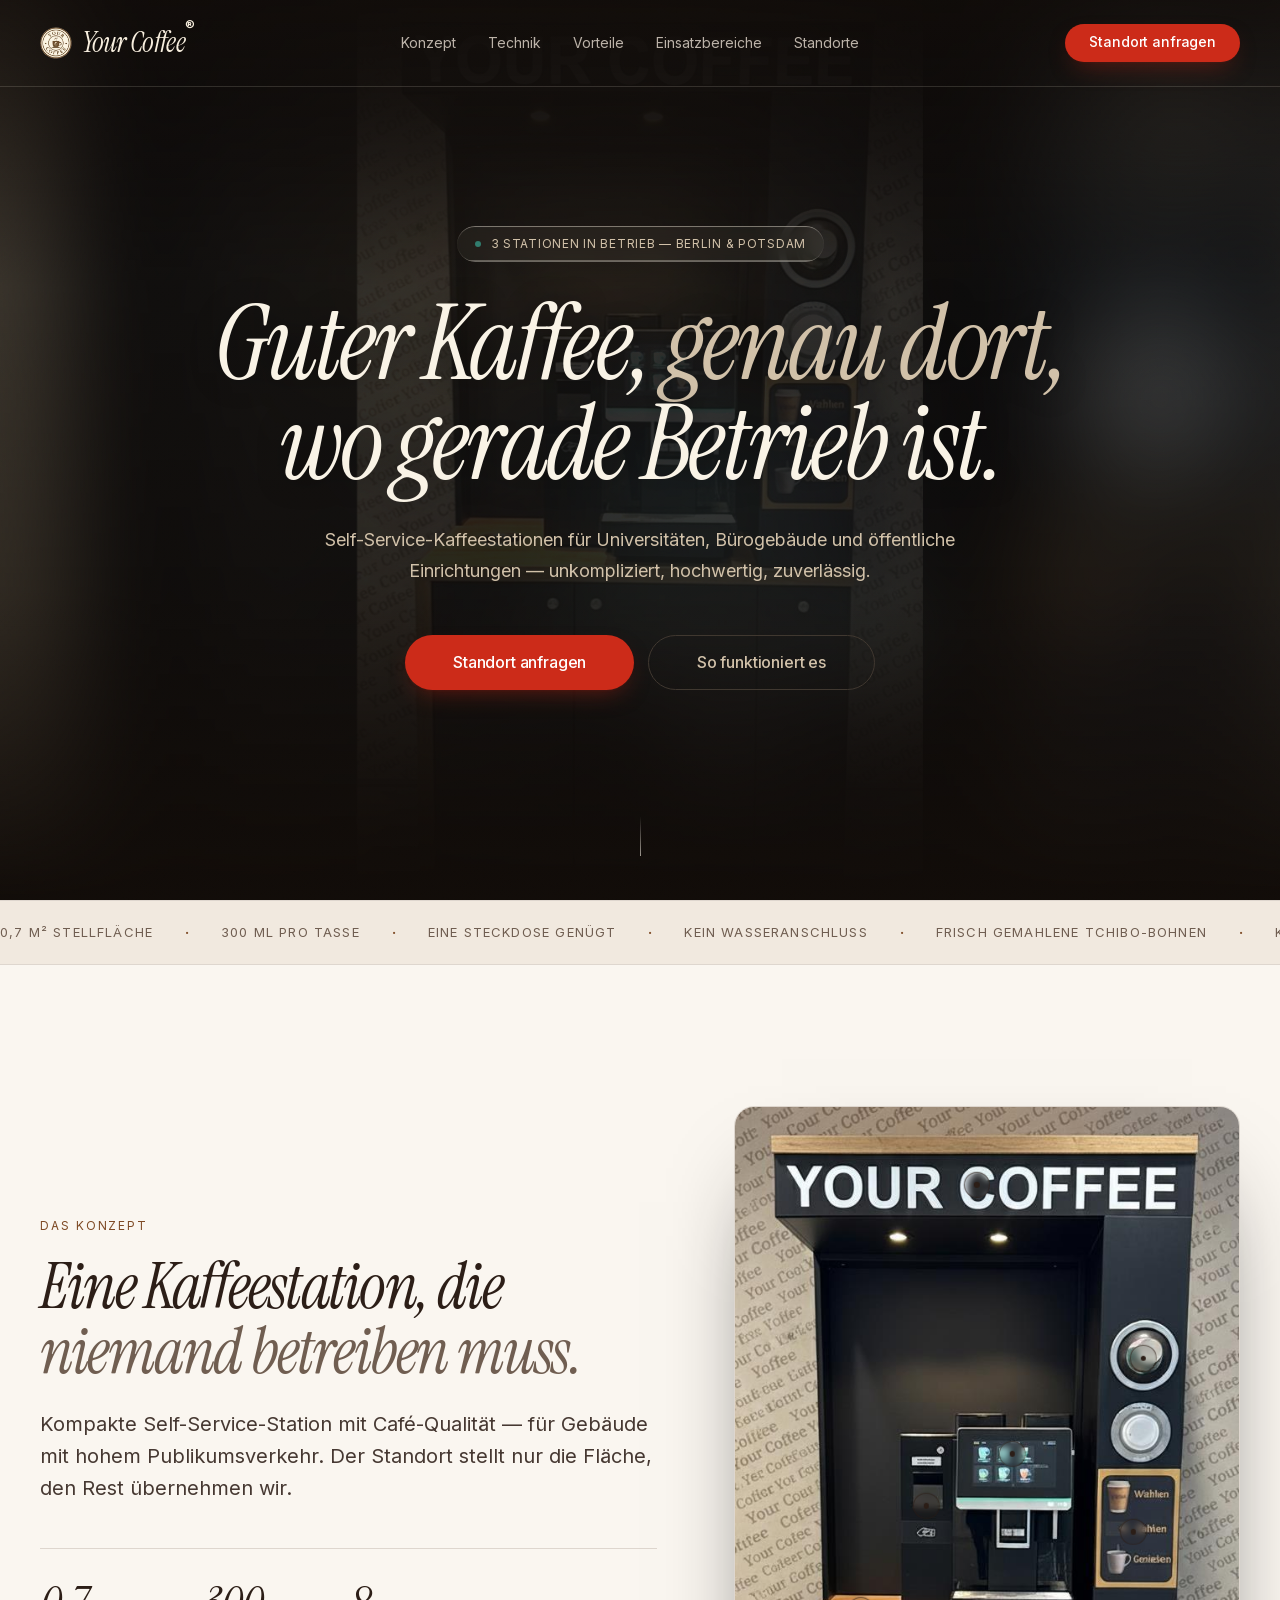
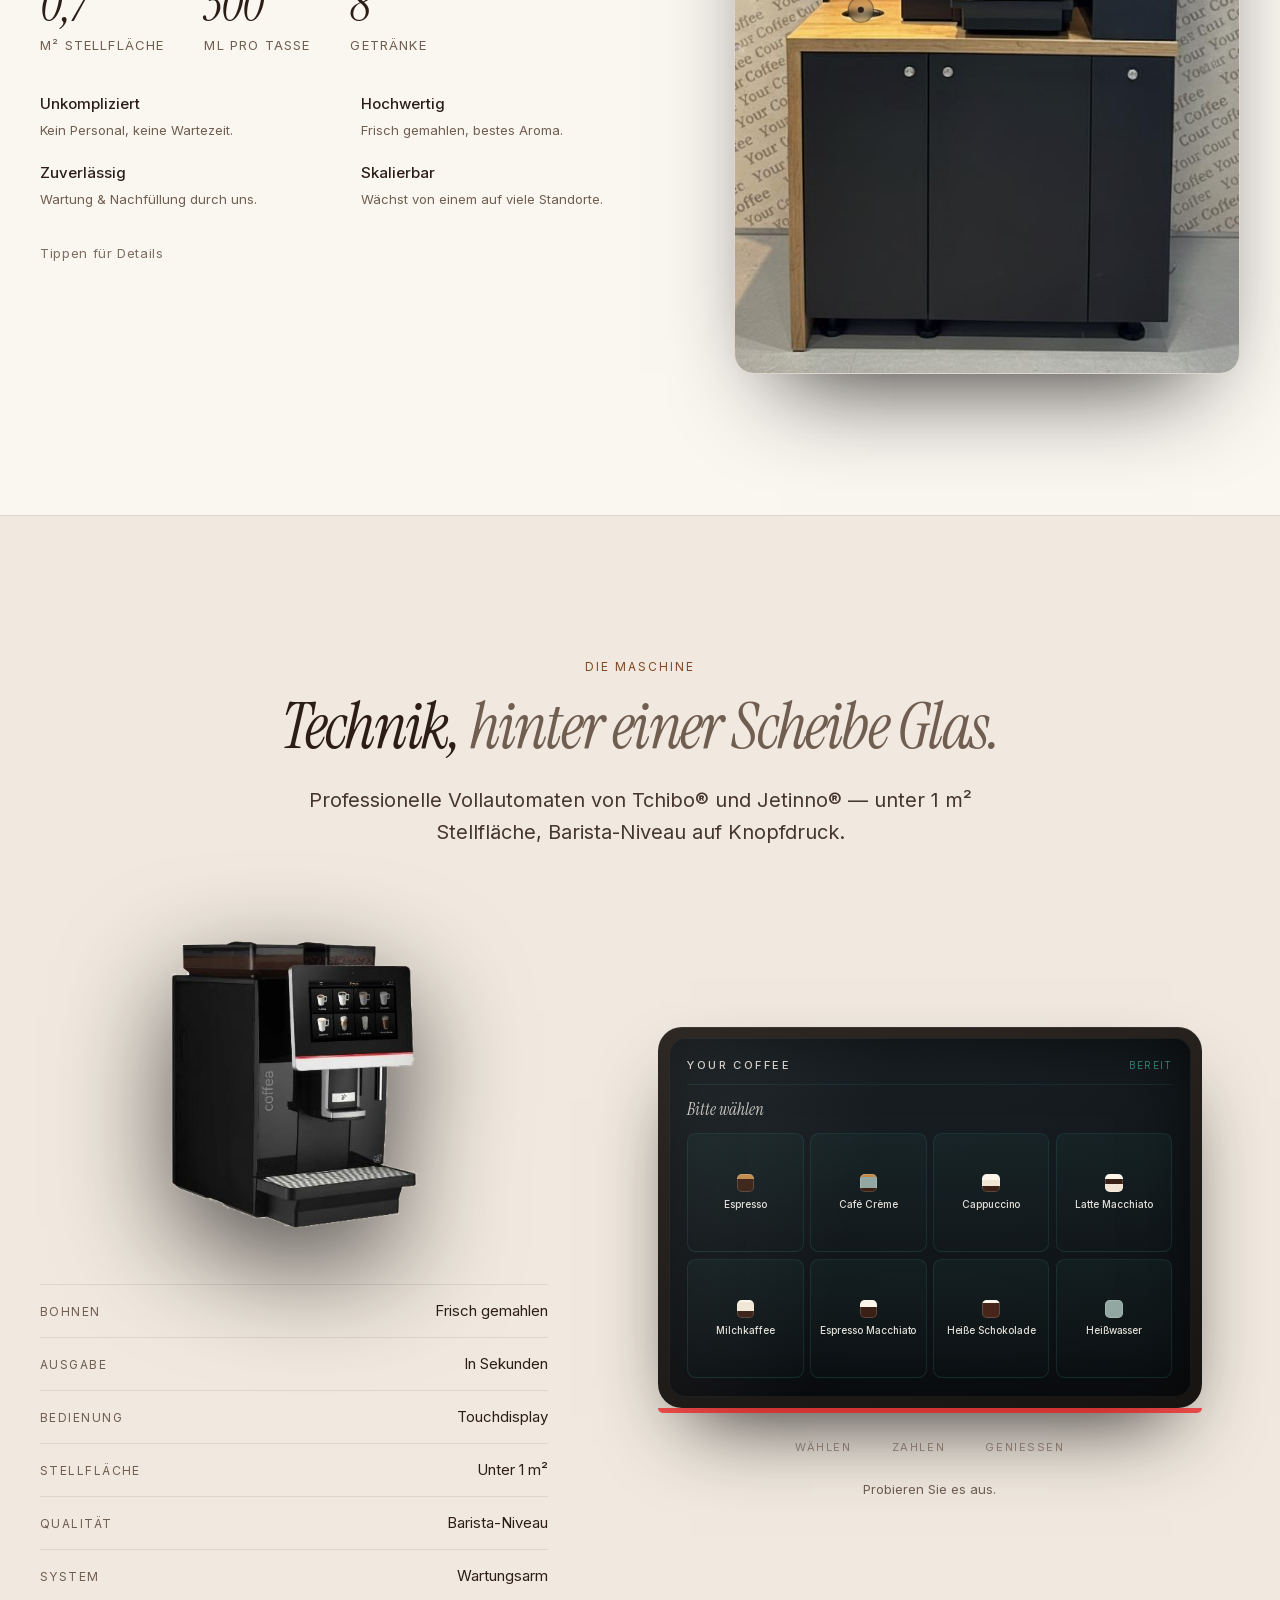
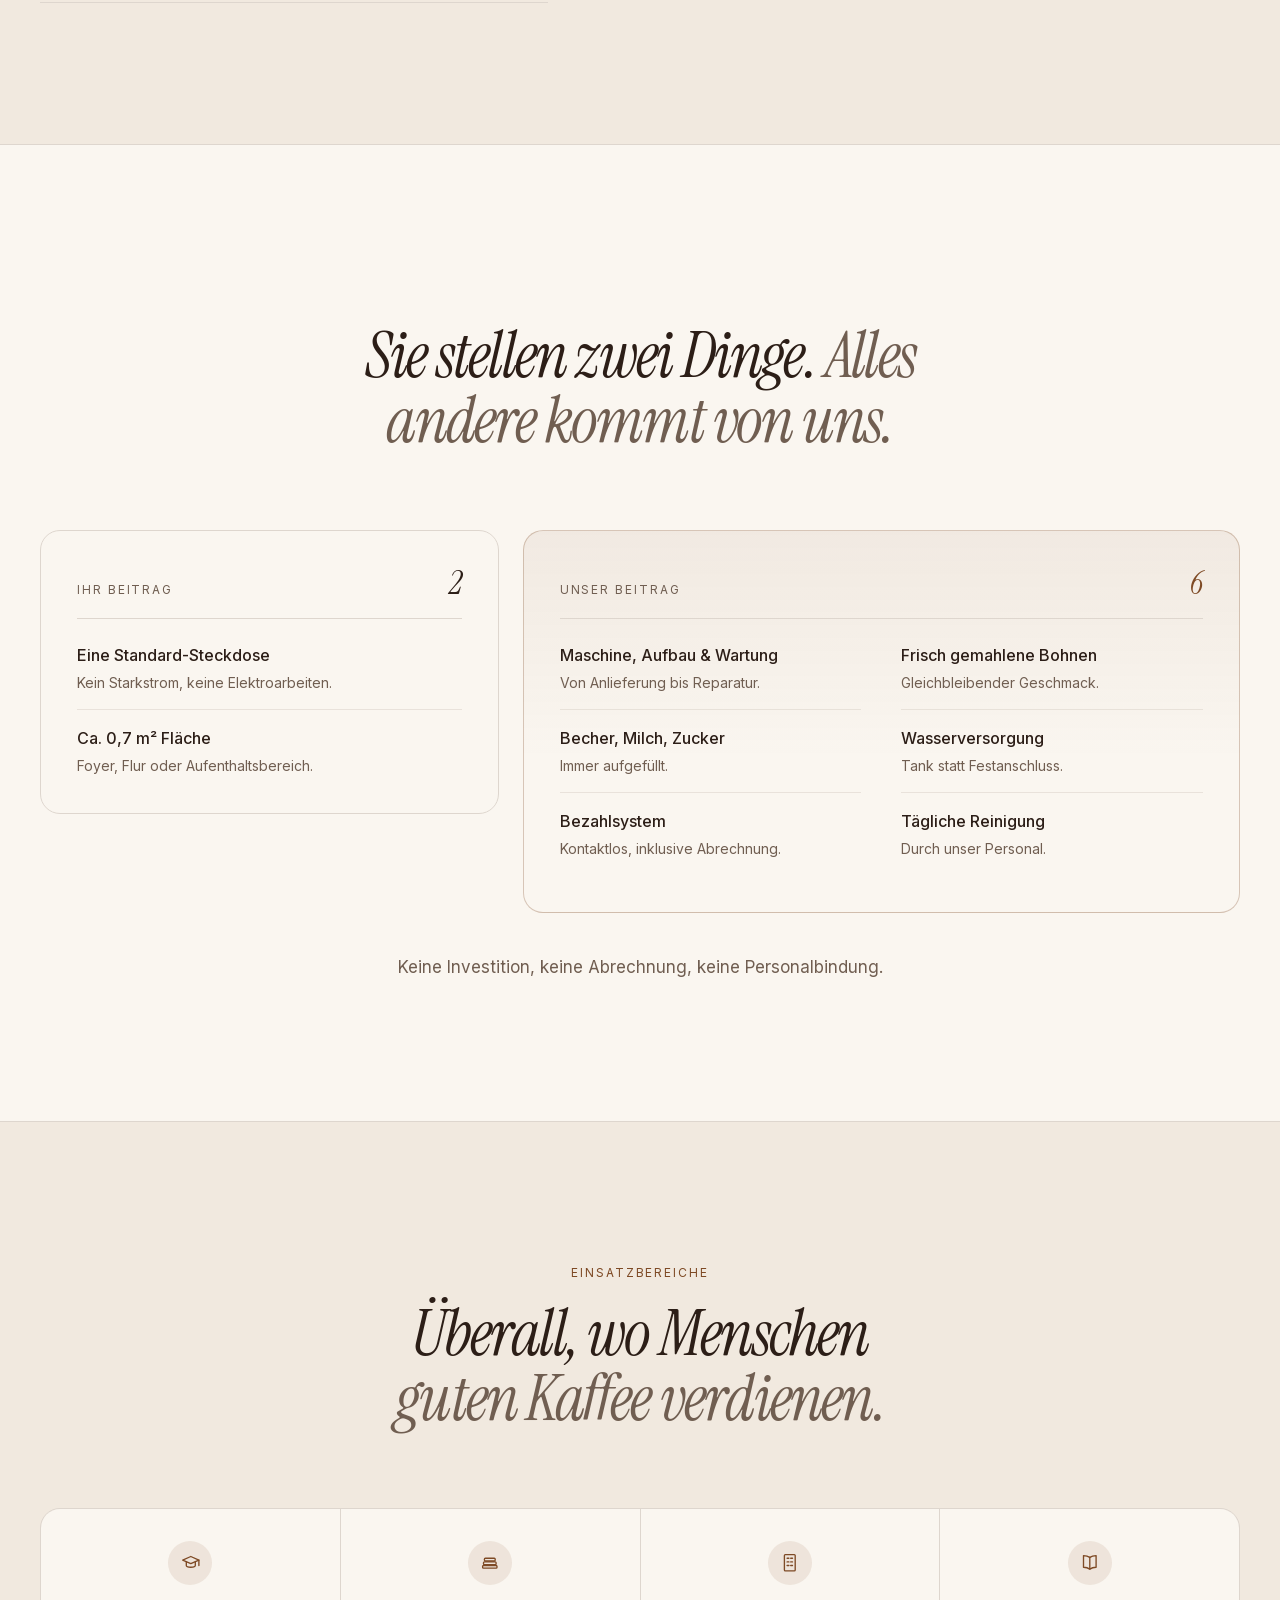
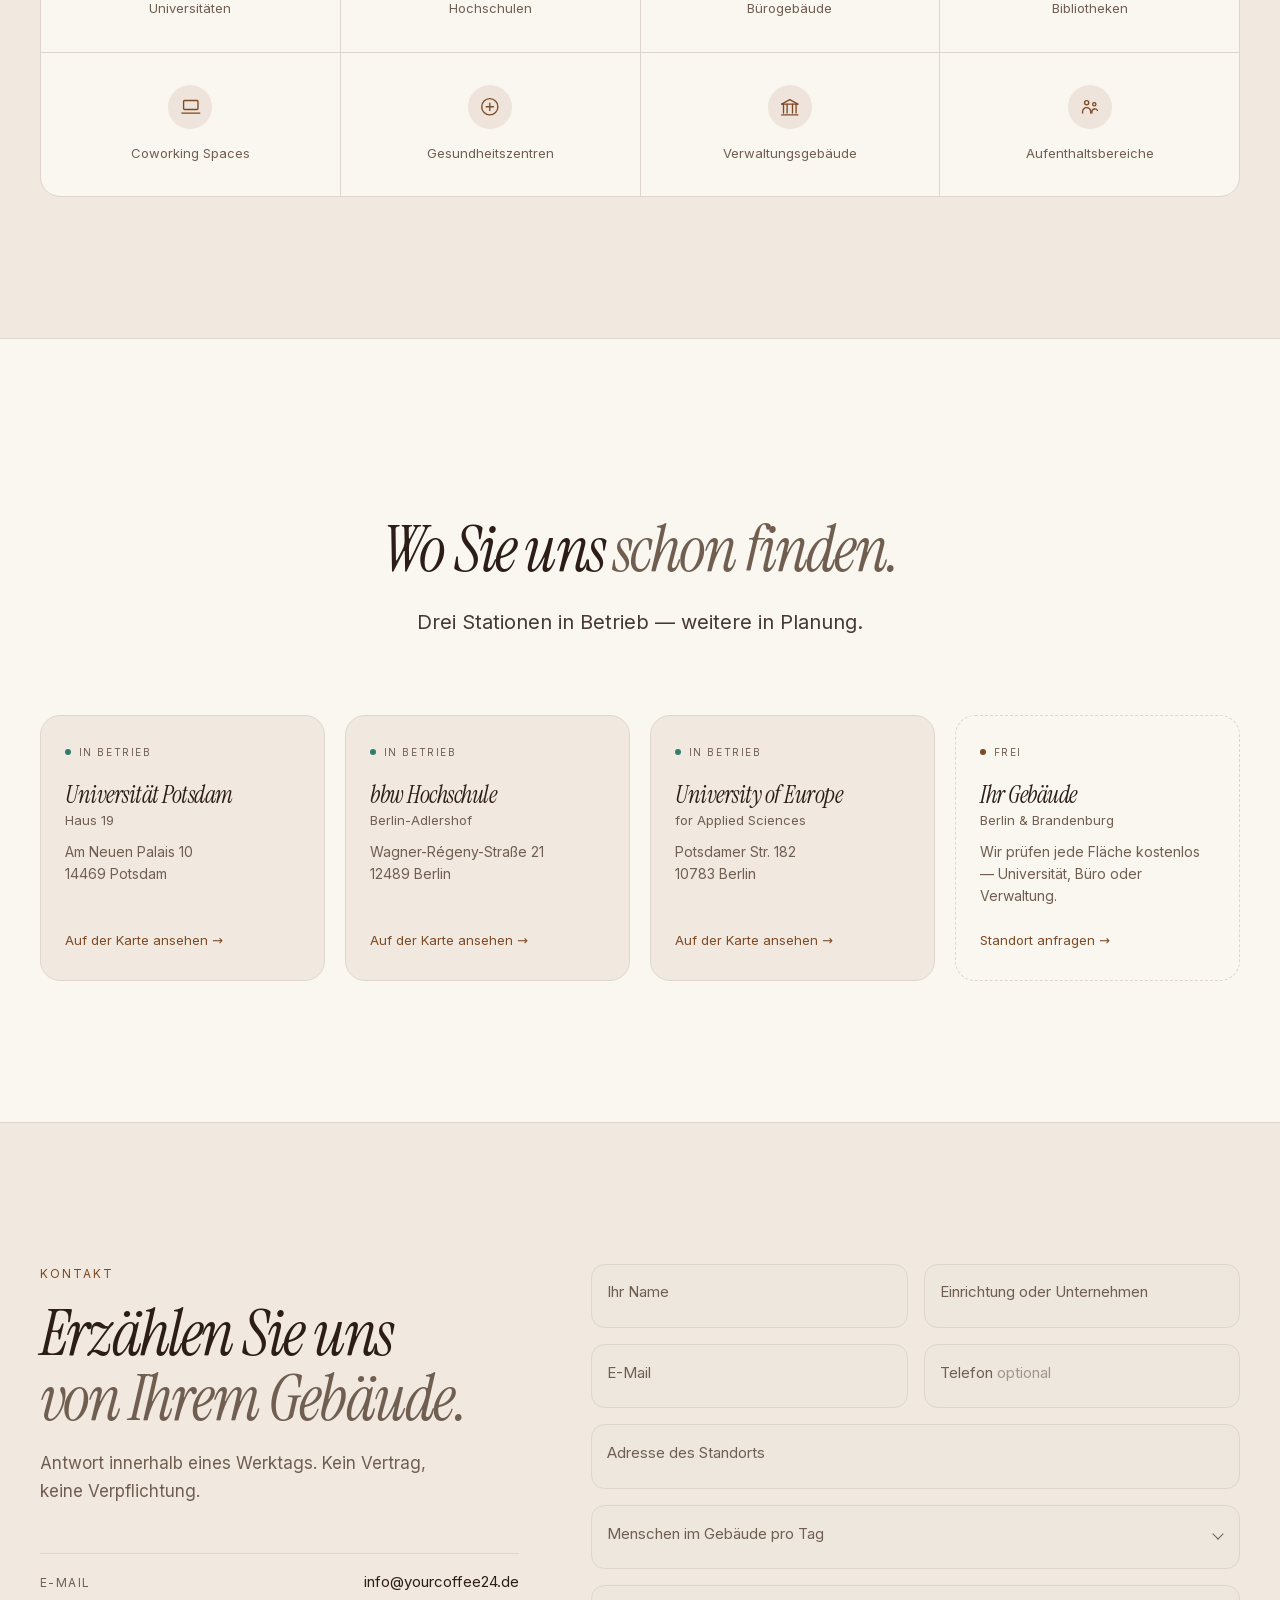
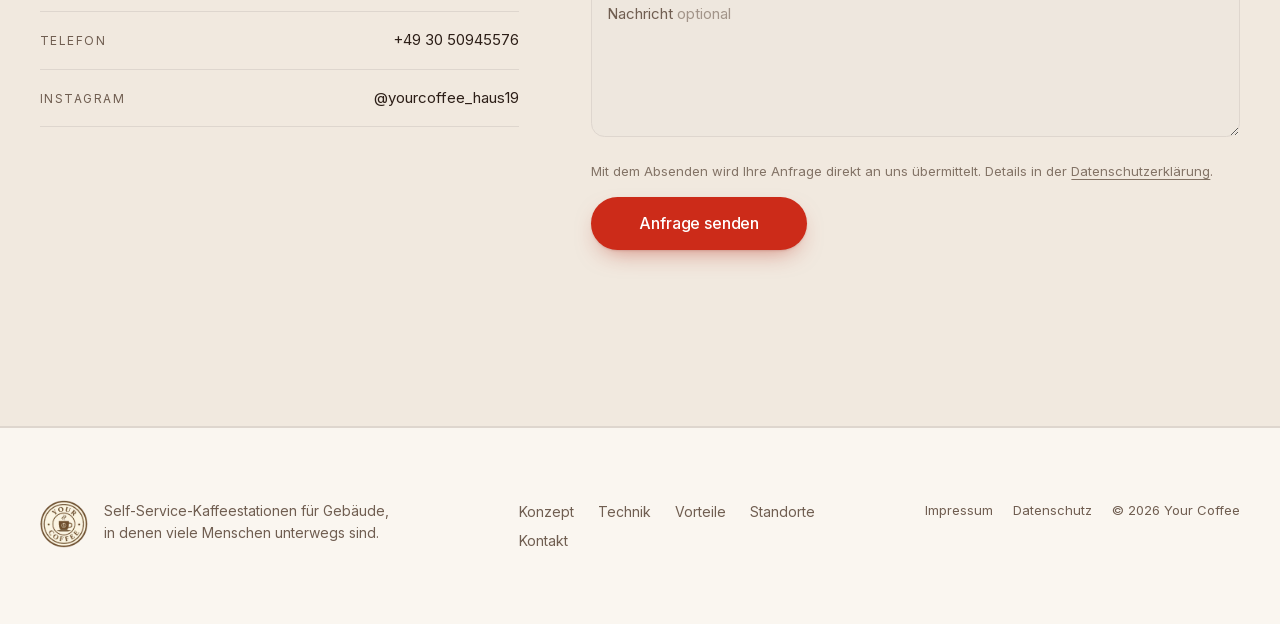
==== index.html @ 0f033a49 "Your Coffee website: hero, konzept, technik, vorteile, einsatzbereiche, standorte, kontakt Statische" ====
<!doctype html>
<html lang="de">
<head>
<meta charset="utf-8">
<meta name="viewport" content="width=device-width, initial-scale=1, viewport-fit=cover">
<title>Your Coffee – Self-Service Kaffeestationen für Universitäten, Büros & öffentliche Gebäude</title>
<meta name="description" content="Your Coffee stellt vollausgestattete Self-Service-Kaffeestationen in Universitäten, Bürogebäude und öffentliche Einrichtungen in Berlin und Potsdam. Frisch gemahlene Bohnen, 300 ml pro Tasse, 0,7 m² Stellfläche – Betrieb, Service und Wartung komplett durch uns.">
<meta name="theme-color" content="#140E0A">
<link rel="icon" href="assets/img/favicon.png" type="image/png">
<link rel="apple-touch-icon" href="assets/img/apple-touch-icon.png">
<link rel="canonical" href="https://www.yourcoffee24.de/">

<meta property="og:type" content="website">
<meta property="og:locale" content="de_DE">
<meta property="og:title" content="Your Coffee – Kaffeestationen, die niemand betreiben muss">
<meta property="og:description" content="Café-Qualität auf 0,7 m². Eine Steckdose genügt, kein Wasseranschluss, kein Aufwand für den Standort.">
<meta property="og:image" content="assets/img/station.jpg">

<link rel="preload" href="assets/fonts/instrument-serif-latin.woff2" as="font" type="font/woff2" crossorigin>
<link rel="preload" href="assets/fonts/inter-latin.woff2" as="font" type="font/woff2" crossorigin>
<link rel="stylesheet" href="assets/css/style.css">
<noscript><style>.reveal{opacity:1 !important;transform:none !important}.device__hint,.hint{display:none}</style></noscript>

<script type="application/ld+json">
{
  "@context": "https://schema.org",
  "@type": "LocalBusiness",
  "name": "Your Coffee",
  "description": "Self-Service-Kaffeestationen für Universitäten, Bürogebäude und öffentliche Einrichtungen.",
  "email": "info@yourcoffee24.de",
  "telephone": "+493050945576",
  "areaServed": "Berlin, Potsdam und Umgebung",
  "url": "https://www.yourcoffee24.de/"
}
</script>
</head>
<body>

<a class="skip-link" href="#konzept">Zum Inhalt springen</a>

<!-- ══════════════════════════ NAV ══════════════════════════ -->
<header class="nav" id="nav">
  <div class="nav__inner">
    <a class="brand" href="#top" aria-label="Your Coffee – Startseite">
      <img class="brand__mark" src="assets/img/logo.png" alt="" width="229" height="229" decoding="async">
      <span class="brand__word">Your Coffee<sup>®</sup></span>
    </a>

    <nav class="nav__links" aria-label="Hauptnavigation">
      <a href="#konzept">Konzept</a>
      <a href="#technik">Technik</a>
      <a href="#vorteile">Vorteile</a>
      <a href="#einsatzbereiche">Einsatzbereiche</a>
      <a href="#standorte">Standorte</a>
    </nav>

    <a class="btn btn--solid nav__cta" href="#kontakt">Standort anfragen</a>

    <button class="nav__burger" type="button" aria-expanded="false" aria-controls="mobile-menu" aria-label="Menü öffnen">
      <span></span><span></span>
    </button>
  </div>
  <div class="nav__progress" aria-hidden="true"><i></i></div>
</header>

<div class="mobile-menu" id="mobile-menu" hidden>
  <nav aria-label="Mobile Navigation">
    <a href="#konzept">Konzept</a>
    <a href="#technik">Technik</a>
    <a href="#vorteile">Vorteile</a>
    <a href="#einsatzbereiche">Einsatzbereiche</a>
    <a href="#standorte">Standorte</a>
    <a href="#kontakt">Kontakt</a>
  </nav>
  <a class="btn btn--solid" href="#kontakt">Standort anfragen</a>
</div>

<!-- ══════════════════════════ HERO ══════════════════════════ -->
<main id="top">
<section class="hero">

  <div class="hero__media" aria-hidden="true">
    <!-- Eigenes Video? Pfad in assets/js/main.js bei HERO_VIDEO eintragen. -->
    <video class="hero__video" autoplay loop muted playsinline preload="none" hidden></video>

    <div class="hero__ambient"></div>
    <div class="hero__subject"></div>

    <div class="hero__steam">
      <span style="--x:0%;   --d:0s;    --s:1"></span>
      <span style="--x:-14%; --d:-3.5s; --s:.8"></span>
      <span style="--x:12%;  --d:-7s;   --s:1.15"></span>
      <span style="--x:-6%;  --d:-10.5s;--s:.9"></span>
      <span style="--x:20%;  --d:-14s;  --s:1.05"></span>
    </div>

    <div class="hero__scrim"></div>
    <div class="hero__grain"></div>
  </div>

  <div class="hero__content">
    <p class="hero__status glass rise" data-delay="0">
      <span class="dot"></span>3 Stationen in Betrieb — Berlin &amp; Potsdam
    </p>

    <h1 class="hero__title rise" data-delay="1">
      Guter Kaffee, <em>genau dort,</em><br>wo gerade Betrieb ist.
    </h1>

    <p class="hero__sub rise" data-delay="2">
      Self-Service-Kaffeestationen für Universitäten, Bürogebäude und öffentliche
      Einrichtungen — unkompliziert, hochwertig, zuverlässig.
    </p>

    <div class="hero__actions rise" data-delay="3">
      <a class="btn btn--solid btn--lg" href="#kontakt">Standort anfragen</a>
      <a class="btn btn--ghost btn--lg" href="#konzept">So funktioniert es</a>
    </div>
  </div>

  <a class="hero__scroll rise" data-delay="4" href="#konzept" aria-label="Weiter zum Konzept">
    <span class="hero__scroll-line"></span>
  </a>
</section>

<!-- ══════════════════════════ FAKTEN-BAND ══════════════════════════ -->
<section class="ticker" aria-label="Eckdaten">
  <div class="ticker__track">
    <div class="ticker__set">
      <span>0,7 m² Stellfläche</span><i>·</i>
      <span>300 ml pro Tasse</span><i>·</i>
      <span>Eine Steckdose genügt</span><i>·</i>
      <span>Kein Wasseranschluss</span><i>·</i>
      <span>Frisch gemahlene Tchibo-Bohnen</span><i>·</i>
      <span>Kontaktlos bezahlen</span><i>·</i>
      <span>Täglicher Service</span><i>·</i>
      <span>0 € für den Standort</span><i>·</i>
    </div>
    <div class="ticker__set" aria-hidden="true">
      <span>0,7 m² Stellfläche</span><i>·</i>
      <span>300 ml pro Tasse</span><i>·</i>
      <span>Eine Steckdose genügt</span><i>·</i>
      <span>Kein Wasseranschluss</span><i>·</i>
      <span>Frisch gemahlene Tchibo-Bohnen</span><i>·</i>
      <span>Kontaktlos bezahlen</span><i>·</i>
      <span>Täglicher Service</span><i>·</i>
      <span>0 € für den Standort</span><i>·</i>
    </div>
  </div>
</section>

<!-- ══════════════════════════ KONZEPT ══════════════════════════ -->
<section class="section" id="konzept">
  <div class="wrap konzept">

    <div class="konzept__text">
      <p class="eyebrow reveal">Das Konzept</p>
      <h2 class="display reveal">Eine Kaffeestation, die <em>niemand betreiben muss.</em></h2>
      <p class="lead reveal">
        Kompakte Self-Service-Station mit Café-Qualität — für Gebäude mit hohem
        Publikumsverkehr. Der Standort stellt nur die Fläche, den Rest übernehmen wir.
      </p>

      <dl class="figures reveal">
        <div><dt data-count="0.7" data-decimals="1">0,7</dt><dd>m² Stellfläche</dd></div>
        <div><dt data-count="300">300</dt><dd>ml pro Tasse</dd></div>
        <div><dt data-count="8">8</dt><dd>Getränke</dd></div>
      </dl>

      <ul class="pillars reveal">
        <li><strong>Unkompliziert</strong> <span>Kein Personal, keine Wartezeit.</span></li>
        <li><strong>Hochwertig</strong> <span>Frisch gemahlen, bestes Aroma.</span></li>
        <li><strong>Zuverlässig</strong> <span>Wartung & Nachfüllung durch uns.</span></li>
        <li><strong>Skalierbar</strong> <span>Wächst von einem auf viele Standorte.</span></li>
      </ul>

      <p class="hint reveal">Tippen für Details</p>
    </div>

    <figure class="station reveal">
      <div class="station__frame">
        <img src="assets/img/station.jpg" alt="Self-Service-Kaffeestation von Your Coffee: schwarzer Korpus mit Eichenplatte, beleuchtetem Schriftzug, Kaffeevollautomat, Becherspender und Bezahlterminal." width="601" height="1033" loading="lazy" decoding="async">

        <button class="hot" style="--x:48%;--y:9%"  data-title="Beleuchteter Schriftzug" data-text="Die Station ist von Weitem sichtbar und hell ausgeleuchtet — auch in langen Fluren und dunklen Foyers."></button>
        <button class="hot" style="--x:81%;--y:29%" data-title="Becherspender" data-text="Becher, Deckel und Rührstäbchen direkt an der Station. Nachgefüllt bei jedem Servicebesuch."></button>
        <button class="hot" style="--x:55%;--y:40%" data-title="Touchdisplay" data-text="Acht Getränke, drei Schritte: wählen, zahlen, genießen. Ohne Erklärung, ohne Personal."></button>
        <button class="hot" style="--x:38%;--y:46%" data-title="Bezahlterminal" data-text="Kontaktlos mit Karte, Smartphone oder Smartwatch. Kein Bargeld, keine Kasse, keine Abrechnung für Sie."></button>
        <button class="hot" style="--x:79%;--y:49%" data-title="Wählen · Zahlen · Genießen" data-text="Die Bedienung steht am Gerät. Neue Nutzer brauchen keine Einweisung."></button>
        <button class="hot" style="--x:25%;--y:58%" data-title="Eichenablage mit Abwurf" data-text="Abstellfläche zum Umrühren, Restebecher-Öffnung integriert. Der Unterschrank ist abschließbar."></button>

        <div class="hot__card" hidden>
          <strong></strong>
          <p></p>
          <button class="hot__close" type="button" aria-label="Schließen">×</button>
        </div>
      </div>
    </figure>

  </div>
</section>

<!-- ══════════════════════════ TECHNIK / DISPLAY ══════════════════════════ -->
<section class="section section--alt" id="technik">
  <div class="wrap">
    <header class="section__head">
      <p class="eyebrow reveal">Die Maschine</p>
      <h2 class="display reveal">Technik, <em>hinter einer Scheibe Glas.</em></h2>
      <p class="lead lead--center reveal">
        Professionelle Vollautomaten von Tchibo® und Jetinno® — unter 1 m² Stellfläche,
        Barista-Niveau auf Knopfdruck.
      </p>
    </header>

    <div class="technik">

      <div class="technik__left reveal">
        <img class="technik__machine" src="assets/img/machine.png" alt="Professioneller Kaffeevollautomat mit Touchdisplay und zwei Bohnenbehältern." width="440" height="440" loading="lazy" decoding="async">
        <dl class="specs">
          <div><dt>Bohnen</dt><dd>Frisch gemahlen</dd></div>
          <div><dt>Ausgabe</dt><dd>In Sekunden</dd></div>
          <div><dt>Bedienung</dt><dd>Touchdisplay</dd></div>
          <div><dt>Stellfläche</dt><dd>Unter 1 m²</dd></div>
          <div><dt>Qualität</dt><dd>Barista-Niveau</dd></div>
          <div><dt>System</dt><dd>Wartungsarm</dd></div>
        </dl>
      </div>

      <!-- ── Signature: bedienbares Display ── -->
      <div class="technik__right reveal">
        <div class="device" id="device">
          <div class="device__bezel">
            <div class="screen" id="screen">

              <!-- Schritt 1 -->
              <div class="screen__view is-active" data-view="select">
                <div class="screen__bar"><span class="screen__brand">YOUR COFFEE</span><span class="screen__state">Bereit</span></div>
                <p class="screen__ask">Bitte wählen</p>
                <div class="drinks">
                  <button class="drink" data-name="Espresso"            data-ml="40"  data-sec="19" data-layers="espresso:70,crema:30">Espresso</button>
                  <button class="drink" data-name="Café Crème"          data-ml="300" data-sec="28" data-layers="espresso:20,wasser:62,crema:18">Café Crème</button>
                  <button class="drink" data-name="Cappuccino"          data-ml="250" data-sec="31" data-layers="espresso:34,milch:34,schaum:32">Cappuccino</button>
                  <button class="drink" data-name="Latte Macchiato"     data-ml="300" data-sec="34" data-layers="milch:46,espresso:28,schaum:26">Latte Macchiato</button>
                  <button class="drink" data-name="Milchkaffee"         data-ml="300" data-sec="30" data-layers="espresso:38,milch:52,schaum:10">Milchkaffee</button>
                  <button class="drink" data-name="Espresso Macchiato"  data-ml="70"  data-sec="22" data-layers="espresso:62,schaum:38">Espresso Macchiato</button>
                  <button class="drink" data-name="Heiße Schokolade"    data-ml="300" data-sec="26" data-layers="schoko:82,schaum:18">Heiße Schokolade</button>
                  <button class="drink" data-name="Heißwasser"          data-ml="300" data-sec="14" data-layers="wasser:100">Heißwasser</button>
                </div>
              </div>

              <!-- Schritt 2 -->
              <div class="screen__view" data-view="pay">
                <div class="screen__bar"><span class="screen__brand">YOUR COFFEE</span><span class="screen__state">Zahlung</span></div>
                <div class="pay">
                  <div class="pay__wave"><i></i><i></i><i></i></div>
                  <p class="pay__title">Karte oder Handy auflegen</p>
                  <p class="pay__note" data-slot="drink">—</p>
                </div>
              </div>

              <!-- Schritt 3 -->
              <div class="screen__view" data-view="brew">
                <div class="screen__bar"><span class="screen__brand">YOUR COFFEE</span><span class="screen__state" data-slot="phase">Bohnen mahlen</span></div>
                <div class="brew">
                  <svg class="cup" viewBox="0 0 120 132" role="img" aria-label="Becher füllt sich">
                    <defs>
                      <clipPath id="cupClip"><path d="M24 30 h72 l-8 78 a14 14 0 0 1 -14 12 h-28 a14 14 0 0 1 -14 -12 z"/></clipPath>
                    </defs>
                    <g clip-path="url(#cupClip)">
                      <rect class="cup__bg" x="0" y="0" width="120" height="132"/>
                      <g class="cup__fill"></g>
                    </g>
                    <path class="cup__wall" d="M24 30 h72 l-8 78 a14 14 0 0 1 -14 12 h-28 a14 14 0 0 1 -14 -12 z"/>
                    <path class="cup__lip" d="M20 30 h80"/>
                  </svg>
                  <div class="brew__meta">
                    <p class="brew__ml"><span data-slot="ml">0</span><small>ml</small></p>
                    <p class="brew__name" data-slot="drink2">—</p>
                    <div class="brew__bar"><i data-slot="bar"></i></div>
                  </div>
                </div>
              </div>

              <!-- Schritt 4 -->
              <div class="screen__view" data-view="done">
                <div class="screen__bar"><span class="screen__brand">YOUR COFFEE</span><span class="screen__state">Fertig</span></div>
                <div class="done">
                  <svg class="done__check" viewBox="0 0 48 48" aria-hidden="true"><path d="M12 25 l9 9 l16 -20"/></svg>
                  <p class="done__title">Guten Genuss.</p>
                  <p class="done__note">Becher bitte entnehmen</p>
                </div>
              </div>

            </div>
          </div>

          <div class="device__steps" aria-hidden="true">
            <span data-step="select">Wählen</span>
            <span data-step="pay">Zahlen</span>
            <span data-step="brew">Genießen</span>
          </div>
        </div>

        <p class="device__hint">Probieren Sie es aus.</p>
      </div>

    </div>
  </div>
</section>

<!-- ══════════════════════════ VORTEILE / LEDGER ══════════════════════════ -->
<section class="section" id="vorteile">
  <div class="wrap">
    <header class="section__head">
      <p class="eyebrow reveal">Aufwandsverteilung</p>
      <h2 class="display reveal">Sie stellen zwei Dinge. <em>Alles andere kommt von uns.</em></h2>
    </header>

    <div class="ledger">
      <div class="ledger__col ledger__col--yours reveal">
        <p class="ledger__head"><span>Ihr Beitrag</span><b>2</b></p>
        <ul class="ledger__list">
          <li><strong>Eine Standard-Steckdose</strong><span>Kein Starkstrom, keine Elektroarbeiten.</span></li>
          <li><strong>Ca. 0,7 m² Fläche</strong><span>Foyer, Flur oder Aufenthaltsbereich.</span></li>
        </ul>
      </div>

      <div class="ledger__col ledger__col--ours reveal">
        <p class="ledger__head"><span>Unser Beitrag</span><b>6</b></p>
        <ul class="ledger__list">
          <li><strong>Maschine, Aufbau &amp; Wartung</strong><span>Von Anlieferung bis Reparatur.</span></li>
          <li><strong>Frisch gemahlene Bohnen</strong><span>Gleichbleibender Geschmack.</span></li>
          <li><strong>Becher, Milch, Zucker</strong><span>Immer aufgefüllt.</span></li>
          <li><strong>Wasserversorgung</strong><span>Tank statt Festanschluss.</span></li>
          <li><strong>Bezahlsystem</strong><span>Kontaktlos, inklusive Abrechnung.</span></li>
          <li><strong>Tägliche Reinigung</strong><span>Durch unser Personal.</span></li>
        </ul>
      </div>
    </div>

    <p class="ledger__note reveal">Keine Investition, keine Abrechnung, keine Personalbindung.</p>
  </div>
</section>

<!-- ══════════════════════════ EINSATZBEREICHE ══════════════════════════ -->
<section class="section section--alt" id="einsatzbereiche">
  <div class="wrap">
    <header class="section__head">
      <p class="eyebrow reveal">Einsatzbereiche</p>
      <h2 class="display reveal">Überall, wo Menschen <em>guten Kaffee verdienen.</em></h2>
    </header>

    <ul class="usecases" aria-label="Geeignete Standorttypen">
      <li class="reveal">
        <span class="usecases__icon" aria-hidden="true"><svg viewBox="0 0 24 24"><path d="M3 9 12 5l9 4-9 4-9-4Z"/><path d="M7 11v4c0 1.1 2.24 2 5 2s5-.9 5-2v-4"/><path d="M21 9v6"/></svg></span>
        <span>Universitäten</span>
      </li>
      <li class="reveal">
        <span class="usecases__icon" aria-hidden="true"><svg viewBox="0 0 24 24"><rect x="4" y="15" width="16" height="3" rx="1"/><rect x="5" y="11" width="14" height="3" rx="1"/><rect x="6" y="7" width="12" height="3" rx="1"/></svg></span>
        <span>Hochschulen</span>
      </li>
      <li class="reveal">
        <span class="usecases__icon" aria-hidden="true"><svg viewBox="0 0 24 24"><rect x="6" y="3" width="12" height="18" rx="1"/><path d="M9 7h2M13 7h2M9 11h2M13 11h2M9 15h2M13 15h2"/></svg></span>
        <span>Bürogebäude</span>
      </li>
      <li class="reveal">
        <span class="usecases__icon" aria-hidden="true"><svg viewBox="0 0 24 24"><path d="M12 6c-1.8-1.3-4.2-2-7-2v13c2.8 0 5.2.7 7 2 1.8-1.3 4.2-2 7-2V4c-2.8 0-5.2.7-7 2Z"/><path d="M12 6v13"/></svg></span>
        <span>Bibliotheken</span>
      </li>
      <li class="reveal">
        <span class="usecases__icon" aria-hidden="true"><svg viewBox="0 0 24 24"><rect x="4" y="5" width="16" height="10" rx="1"/><path d="M2 19h20"/></svg></span>
        <span>Coworking Spaces</span>
      </li>
      <li class="reveal">
        <span class="usecases__icon" aria-hidden="true"><svg viewBox="0 0 24 24"><circle cx="12" cy="12" r="9"/><path d="M12 8v8M8 12h8"/></svg></span>
        <span>Gesundheitszentren</span>
      </li>
      <li class="reveal">
        <span class="usecases__icon" aria-hidden="true"><svg viewBox="0 0 24 24"><path d="M3 9 12 4l9 5"/><path d="M5 9v10M9 9v10M15 9v10M19 9v10"/><path d="M3 21h18"/><path d="M3 9h18"/></svg></span>
        <span>Verwaltungsgebäude</span>
      </li>
      <li class="reveal">
        <span class="usecases__icon" aria-hidden="true"><svg viewBox="0 0 24 24"><circle cx="8.5" cy="7.5" r="2.3"/><path d="M4 19v-1.8a4.2 4.2 0 0 1 4.5-4.2 4.2 4.2 0 0 1 4.5 4.2V19"/><circle cx="17" cy="9.2" r="1.8"/><path d="M14.3 19v-1.3a3.3 3.3 0 0 1 6.2-1.6"/></svg></span>
        <span>Aufenthaltsbereiche</span>
      </li>
    </ul>
  </div>
</section>

<!-- ══════════════════════════ STANDORTE ══════════════════════════ -->
<section class="section" id="standorte">
  <div class="wrap">
    <header class="section__head">
      <p class="eyebrow reveal">Standorte</p>
      <h2 class="display reveal">Wo Sie uns <em>schon finden.</em></h2>
      <p class="lead lead--center reveal">Drei Stationen in Betrieb — weitere in Planung.</p>
    </header>

    <div class="places">
      <a class="place reveal" href="https://www.google.com/maps/search/?api=1&query=Am+Neuen+Palais+10%2C+14469+Potsdam" target="_blank" rel="noopener">
        <span class="place__live"><i></i>in Betrieb</span>
        <h3>Universität Potsdam<small>Haus 19</small></h3>
        <p>Am Neuen Palais 10<br>14469 Potsdam</p>
        <span class="place__link">Auf der Karte ansehen</span>
      </a>

      <a class="place reveal" href="https://www.google.com/maps/search/?api=1&query=Wagner-R%C3%A9geny-Stra%C3%9Fe+21%2C+12489+Berlin" target="_blank" rel="noopener">
        <span class="place__live"><i></i>in Betrieb</span>
        <h3>bbw Hochschule<small>Berlin-Adlershof</small></h3>
        <p>Wagner-Régeny-Straße 21<br>12489 Berlin</p>
        <span class="place__link">Auf der Karte ansehen</span>
      </a>

      <a class="place reveal" href="https://www.google.com/maps/search/?api=1&query=Potsdamer+Stra%C3%9Fe+182%2C+10783+Berlin" target="_blank" rel="noopener">
        <span class="place__live"><i></i>in Betrieb</span>
        <h3>University of Europe<small>for Applied Sciences</small></h3>
        <p>Potsdamer Str. 182<br>10783 Berlin</p>
        <span class="place__link">Auf der Karte ansehen</span>
      </a>

      <a class="place place--ghost reveal" href="#kontakt">
        <span class="place__live place__live--soon"><i></i>frei</span>
        <h3>Ihr Gebäude<small>Berlin &amp; Brandenburg</small></h3>
        <p>Wir prüfen jede Fläche kostenlos — Universität, Büro oder Verwaltung.</p>
        <span class="place__link">Standort anfragen</span>
      </a>
    </div>
  </div>
</section>

<!-- ══════════════════════════ KONTAKT ══════════════════════════ -->
<section class="section section--alt" id="kontakt">
  <div class="wrap kontakt">

    <div class="kontakt__intro reveal">
      <p class="eyebrow">Kontakt</p>
      <h2 class="display">Erzählen Sie uns <em>von Ihrem Gebäude.</em></h2>
      <p class="body">Antwort innerhalb eines Werktags. Kein Vertrag, keine Verpflichtung.</p>

      <ul class="direct">
        <li><span>E-Mail</span><a href="mailto:info@yourcoffee24.de">info@yourcoffee24.de</a></li>
        <li><span>Telefon</span><a href="tel:+493050945576">+49 30 50945576</a></li>
        <li><span>Instagram</span><a href="https://www.instagram.com/yourcoffee_haus19/" target="_blank" rel="noopener">@yourcoffee_haus19</a></li>
      </ul>
    </div>

    <form class="form reveal" id="anfrage" novalidate>
      <div class="field">
        <input id="f-name" name="name" type="text" required placeholder=" " autocomplete="name">
        <label for="f-name">Ihr Name</label>
      </div>
      <div class="field">
        <input id="f-org" name="org" type="text" required placeholder=" " autocomplete="organization">
        <label for="f-org">Einrichtung oder Unternehmen</label>
      </div>
      <div class="field">
        <input id="f-mail" name="mail" type="email" required placeholder=" " autocomplete="email">
        <label for="f-mail">E-Mail</label>
      </div>
      <div class="field">
        <input id="f-tel" name="tel" type="tel" placeholder=" " autocomplete="tel">
        <label for="f-tel">Telefon <i>optional</i></label>
      </div>
      <div class="field field--wide">
        <input id="f-adresse" name="adresse" type="text" required placeholder=" " autocomplete="street-address">
        <label for="f-adresse">Adresse des Standorts</label>
      </div>
      <div class="field field--wide field--select">
        <select id="f-freq" name="freq" required>
          <option value="" selected disabled></option>
          <option>bis 200 Personen täglich</option>
          <option>200 – 800 Personen täglich</option>
          <option>800 – 2.000 Personen täglich</option>
          <option>mehr als 2.000 Personen täglich</option>
          <option>weiß ich nicht genau</option>
        </select>
        <label for="f-freq">Menschen im Gebäude pro Tag</label>
      </div>
      <div class="field field--wide">
        <textarea id="f-msg" name="msg" rows="4" placeholder=" "></textarea>
        <label for="f-msg">Nachricht <i>optional</i></label>
      </div>

      <p class="form__legal">
        Mit dem Absenden wird Ihre Anfrage direkt an uns übermittelt.
        Details in der <a href="datenschutz.html">Datenschutzerklärung</a>.
      </p>

      <button class="btn btn--solid btn--lg form__submit" type="submit">Anfrage senden</button>
      <p class="form__status" role="status" aria-live="polite"></p>
    </form>

  </div>
</section>
</main>

<!-- ══════════════════════════ FOOTER ══════════════════════════ -->
<footer class="footer">
  <div class="wrap footer__inner">
    <div class="footer__brand">
      <img src="assets/img/logo.png" alt="Your Coffee" width="229" height="229" loading="lazy">
      <p>Self-Service-Kaffeestationen für Gebäude,<br>in denen viele Menschen unterwegs sind.</p>
    </div>
    <nav class="footer__nav" aria-label="Footer">
      <a href="#konzept">Konzept</a>
      <a href="#technik">Technik</a>
      <a href="#vorteile">Vorteile</a>
      <a href="#standorte">Standorte</a>
      <a href="#kontakt">Kontakt</a>
    </nav>
    <div class="footer__meta">
      <a href="impressum.html">Impressum</a>
      <a href="datenschutz.html">Datenschutz</a>
      <span>© <span id="year">2026</span> Your Coffee</span>
    </div>
  </div>
</footer>

<script src="assets/js/main.js"></script>
</body>
</html>
---- assets/css/style.css ----
/* ============================================================
   YOUR COFFEE — Espresso Dark
   Display: Instrument Serif · Body: Inter
   ============================================================ */

/* ---------- Fonts (self-hosted, funktioniert auch offline) ---------- */
@font-face{font-family:'Instrument Serif';font-style:normal;font-weight:400;font-display:swap;
  src:url(../fonts/instrument-serif-latin.woff2) format('woff2');
  unicode-range:U+0000-00FF,U+0131,U+0152-0153,U+02BB-02BC,U+02C6,U+02DA,U+02DC,U+2000-206F,U+2074,U+20AC,U+2122,U+2191,U+2193,U+2212,U+2215,U+FEFF,U+FFFD;}
@font-face{font-family:'Instrument Serif';font-style:normal;font-weight:400;font-display:swap;
  src:url(../fonts/instrument-serif-latin-ext.woff2) format('woff2');
  unicode-range:U+0100-02BA,U+02BD-02C5,U+02C7-02CC,U+02CE-02D7,U+02DD-02FF,U+0304,U+0308,U+0329,U+1E00-1E9F,U+1EF2-1EFF,U+2020,U+20A0-20AB,U+20AD-20C0,U+2113,U+2C60-2C7F,U+A720-A7FF;}
@font-face{font-family:'Instrument Serif';font-style:italic;font-weight:400;font-display:swap;
  src:url(../fonts/instrument-serif-italic-latin.woff2) format('woff2');}
@font-face{font-family:'Inter';font-style:normal;font-weight:100 900;font-display:swap;
  src:url(../fonts/inter-latin.woff2) format('woff2');
  unicode-range:U+0000-00FF,U+0131,U+0152-0153,U+02BB-02BC,U+02C6,U+02DA,U+02DC,U+2000-206F,U+2074,U+20AC,U+2122,U+2191,U+2193,U+2212,U+2215,U+FEFF,U+FFFD;}
@font-face{font-family:'Inter';font-style:normal;font-weight:100 900;font-display:swap;
  src:url(../fonts/inter-latin-ext.woff2) format('woff2');
  unicode-range:U+0100-02BA,U+02BD-02C5,U+02C7-02CC,U+02CE-02D7,U+02DD-02FF,U+0304,U+0308,U+0329,U+1E00-1E9F,U+1EF2-1EFF,U+2020,U+20A0-20AB,U+20AD-20C0,U+2113,U+2C60-2C7F,U+A720-A7FF;}

/* ---------- Tokens ---------- */
:root{
  /* Warmes Creme, überall außer im Hero */
  --background:36 48% 96%;
  --surface:33 40% 91%;
  --foreground:20 32% 13%;
  --muted-foreground:24 16% 38%;
  --primary:6 78% 45%;
  --primary-hover:6 78% 39%;
  --primary-foreground:0 0% 100%;
  --secondary:32 30% 90%;
  --muted:32 30% 90%;
  --accent:32 30% 90%;
  --border:30 20% 84%;
  --input:30 20% 89%;
  --crema:25 55% 32%;
  --red:6 78% 45%;
  --red-foreground:0 0% 100%;
  --screen:168 44% 34%;

  --font-display:'Instrument Serif',ui-serif,Georgia,serif;
  --font-body:'Inter',ui-sans-serif,system-ui,-apple-system,'Segoe UI',sans-serif;

  --wrap:80rem;
  --pad:clamp(1.25rem,4vw,2.5rem);
  --sec:clamp(5.5rem,11vw,9.5rem);
  --r:1.25rem;
  --ease:cubic-bezier(.16,1,.3,1);
  --flow:cubic-bezier(.22,1,.36,1);
}

/* Der Hero bleibt ein eigener, dunkler, kinematischer Moment */
.hero{
  --background:24 34% 5%;
  --surface:26 22% 8%;
  --foreground:39 62% 94%;
  --muted-foreground:36 30% 74%;
  --border:28 14% 22%;
  --crema:34 58% 62%;
}

*,*::before,*::after{box-sizing:border-box}
html{-webkit-text-size-adjust:100%;scroll-behavior:smooth;scroll-padding-top:5.5rem}
body{
  margin:0;
  background:hsl(var(--background));
  color:hsl(var(--foreground));
  font-family:var(--font-body);
  font-size:clamp(.975rem,.93rem + .18vw,1.0625rem);
  font-weight:400;
  line-height:1.65;
  -webkit-font-smoothing:antialiased;
  overflow-x:hidden;
}
img{max-width:100%;height:auto;display:block}
a{color:inherit;text-decoration:none}
h1,h2,h3{margin:0;font-weight:400}
p{margin:0}
ul,ol,dl{margin:0;padding:0;list-style:none}
button,input,select,textarea{font:inherit;color:inherit}

::selection{background:hsl(var(--crema)/.32)}
:focus-visible{outline:2px solid hsl(var(--crema));outline-offset:3px;border-radius:.35rem}

.skip-link{position:fixed;top:.5rem;left:.5rem;z-index:200;padding:.6rem 1rem;border-radius:.6rem;
  background:hsl(var(--primary));color:hsl(var(--primary-foreground));transform:translateY(-160%);transition:transform .2s}
.skip-link:focus{transform:none}

.wrap{width:100%;max-width:var(--wrap);margin-inline:auto;padding-inline:var(--pad)}

/* ============================================================
   Liquid Glass
   ============================================================ */
.glass,.btn--glass{
  background:hsl(var(--foreground)/.05);
  backdrop-filter:blur(8px) saturate(1.25);
  -webkit-backdrop-filter:blur(8px) saturate(1.25);
  border:none;
  box-shadow:inset 0 1px 1px hsl(var(--foreground)/.14);
  position:relative;
  overflow:hidden;
}
.glass::before,.btn--glass::before{
  content:'';position:absolute;inset:0;border-radius:inherit;padding:1.4px;
  background:linear-gradient(180deg,
    hsl(var(--foreground)/.35) 0%, hsl(var(--foreground)/.12) 20%,
    hsl(var(--foreground)/0) 40%, hsl(var(--foreground)/0) 60%,
    hsl(var(--foreground)/.12) 80%, hsl(var(--foreground)/.35) 100%);
  -webkit-mask:linear-gradient(#fff 0 0) content-box,linear-gradient(#fff 0 0);
  -webkit-mask-composite:xor;mask:linear-gradient(#fff 0 0) content-box,linear-gradient(#fff 0 0);mask-composite:exclude;
  pointer-events:none;
}

/* ============================================================
   Buttons
   ============================================================ */
.btn{
  display:inline-flex;align-items:center;justify-content:center;gap:.5rem;
  padding:.65rem 1.5rem;border-radius:999px;
  font-size:.875rem;font-weight:500;letter-spacing:-.01em;line-height:1.2;
  cursor:pointer;white-space:nowrap;
  transition:transform .5s var(--flow),background-color .35s,color .3s,opacity .3s,box-shadow .5s var(--flow);
}
.btn:hover{transform:scale(1.035) translateY(-1px)}
.btn:active{transform:scale(.98)}
.btn--lg{padding:1.05rem 3rem;font-size:1rem}

/* Rot = "hier fragen Sie Ihre Station an" — durchgängiges CTA-Signal */
.btn--solid{background:hsl(var(--primary));color:hsl(var(--primary-foreground));border:none;
  box-shadow:0 1px 2px hsl(6 78% 30%/.15),0 10px 24px -10px hsl(6 78% 40%/.55)}
.btn--solid:hover{background:hsl(var(--primary-hover));box-shadow:0 1px 2px hsl(6 78% 30%/.2),0 16px 32px -12px hsl(6 78% 40%/.65)}

.btn--ghost{color:hsl(var(--muted-foreground));border:1px solid hsl(var(--border))}
.btn--ghost:hover{color:hsl(var(--foreground));border-color:hsl(var(--foreground)/.35)}

/* ============================================================
   Navigation
   ============================================================ */
/* Die Nav liegt anfangs über dem dunklen Hero, später über hellen Sektionen —
   eigene Variablen statt geerbter Tokens, weil sie kein Nachfahre von .hero ist */
.nav{
  --nav-fg:39 62% 92%; --nav-fg-muted:30 13% 70%; --nav-bg:24 34% 5%; --nav-border:39 30% 92%;
  position:fixed;inset:0 0 auto 0;z-index:100;
  transition:background-color .5s var(--flow),backdrop-filter .5s
}
.nav.is-stuck{
  --nav-fg:20 32% 13%; --nav-fg-muted:24 16% 40%; --nav-bg:36 48% 96%; --nav-border:20 20% 20%;
  background:hsl(var(--nav-bg)/.78);backdrop-filter:blur(16px) saturate(1.4);-webkit-backdrop-filter:blur(16px) saturate(1.4);
  box-shadow:0 1px 0 hsl(var(--nav-fg)/.08)
}
.nav__inner{
  display:flex;align-items:center;justify-content:space-between;gap:1.5rem;
  max-width:var(--wrap);margin-inline:auto;
  padding:1.5rem var(--pad);
  transition:padding .45s var(--ease);
}
.nav.is-stuck .nav__inner{padding-block:.95rem}

.brand{display:flex;align-items:center;gap:.6rem}
.brand__mark{width:2rem;height:2rem;border-radius:50%;flex:none}
.brand__word{font-family:var(--font-display);font-size:clamp(1.35rem,1.1rem + 1vw,1.75rem);
  letter-spacing:-.025em;line-height:1;white-space:nowrap;color:hsl(var(--nav-fg));transition:color .5s var(--flow)}
.brand__word sup{font-size:.5em;font-family:var(--font-body);top:-.75em;position:relative}

.nav__links{display:none;gap:2rem}
.nav__links a{position:relative;font-size:.875rem;color:hsl(var(--nav-fg-muted));transition:color .5s var(--flow)}
.nav__links a::after{content:'';position:absolute;left:0;right:100%;bottom:-.35rem;height:1px;background:hsl(var(--primary));transition:right .4s var(--ease)}
.nav__links a:hover{color:hsl(var(--nav-fg))}
.nav__links a:hover::after,.nav__links a.is-current::after{right:0}
.nav__links a.is-current{color:hsl(var(--nav-fg))}

.nav__cta{display:none}

.nav__burger{display:grid;place-content:center;gap:.35rem;width:2.75rem;height:2.75rem;padding:0;
  background:none;border:1px solid hsl(var(--nav-fg)/.28);border-radius:999px;cursor:pointer;transition:border-color .5s var(--flow)}
.nav__burger span{display:block;width:1.05rem;height:1.5px;background:hsl(var(--nav-fg));transition:transform .35s var(--ease),opacity .25s,background-color .5s var(--flow)}
.nav__burger[aria-expanded="true"] span:first-child{transform:translateY(.425rem) rotate(45deg)}
.nav__burger[aria-expanded="true"] span:last-child{transform:translateY(-.425rem) rotate(-45deg)}

.nav__progress{height:1px;background:hsl(var(--nav-fg)/.15);opacity:0;transition:opacity .4s}
.nav.is-stuck .nav__progress{opacity:1}
.nav__progress i{display:block;height:100%;width:0;background:hsl(var(--primary))}

.mobile-menu{
  position:fixed;inset:0;z-index:99;display:flex;flex-direction:column;justify-content:center;gap:2.5rem;
  padding:6rem var(--pad) 3rem;
  background:hsl(var(--background)/.96);backdrop-filter:blur(20px);-webkit-backdrop-filter:blur(20px);
  animation:menuIn .4s var(--ease) both;
}
.mobile-menu[hidden]{display:none}
.mobile-menu nav{display:flex;flex-direction:column;gap:.25rem}
.mobile-menu nav a{font-family:var(--font-display);font-size:clamp(2rem,9vw,2.75rem);letter-spacing:-.03em;line-height:1.25;color:hsl(var(--foreground))}
.mobile-menu .btn{align-self:flex-start}
@keyframes menuIn{from{opacity:0}to{opacity:1}}

/* ============================================================
   Hero
   ============================================================ */
.hero{position:relative;isolation:isolate;min-height:100svh;display:flex;flex-direction:column;
  align-items:center;justify-content:center;text-align:center;
  padding:9rem var(--pad) 8rem}
.hero__media{position:absolute;inset:0;z-index:-1;overflow:hidden;background:hsl(var(--background))}

.hero__video{position:absolute;inset:0;width:100%;height:100%;object-fit:cover;opacity:0;transition:opacity 1.2s ease}
.hero__video.is-live{opacity:1}

/* Kinematische Station: weiche Umgebungsschicht … */
.hero__ambient{
  position:absolute;inset:-8%;
  background:url(../img/station.jpg) center 32%/cover no-repeat;
  filter:blur(46px) saturate(1.25) brightness(.42);
  transform:scale(1.15);
  animation:ambientDrift 38s ease-in-out infinite alternate;
  will-change:transform;
}
/* … und die scharfe Station als Silhouette rechts im Bild */
.hero__subject{
  position:absolute;inset:0;
  background:url(../img/station.jpg) 50% 42%/auto 108% no-repeat;
  opacity:.20;
  filter:brightness(1.25) contrast(1.05);
  mask-image:radial-gradient(120% 78% at 50% 52%,#000 24%,transparent 72%);
  -webkit-mask-image:radial-gradient(120% 78% at 50% 52%,#000 24%,transparent 72%);
  animation:subjectDrift 30s ease-in-out infinite alternate;
  will-change:transform;
}
@keyframes ambientDrift{
  from{transform:scale(1.13) translate3d(-1.2%,0.8%,0)}
  to  {transform:scale(1.24) translate3d(1.4%,-1.4%,0)}
}
@keyframes subjectDrift{
  from{transform:scale(1.02) translate3d(0,1%,0)}
  to  {transform:scale(1.10) translate3d(0,-1.5%,0)}
}

/* Dampf */
.hero__steam{position:absolute;left:50%;bottom:34%;width:min(38rem,80vw);height:46%;transform:translateX(-50%);pointer-events:none}
.hero__steam span{
  position:absolute;left:calc(50% + var(--x));bottom:0;
  width:8.5rem;height:8.5rem;margin-left:-4.25rem;border-radius:50%;
  background:radial-gradient(circle,hsl(36 40% 88%/.16),transparent 68%);
  filter:blur(14px);
  opacity:0;
  animation:steam 17.5s linear infinite;
  animation-delay:var(--d);
  scale:var(--s);
}
@keyframes steam{
  0%{opacity:0;transform:translateY(0) scale(.5)}
  18%{opacity:.85}
  70%{opacity:.35}
  100%{opacity:0;transform:translateY(-140%) scale(1.9)}
}

.hero__scrim{position:absolute;inset:0;
  background:
    linear-gradient(180deg,hsl(var(--background)/.86) 0%,hsl(var(--background)/.34) 32%,hsl(var(--background)/.52) 66%,hsl(var(--background)) 100%);
}
.hero__grain{position:absolute;inset:-50%;opacity:.055;mix-blend-mode:overlay;pointer-events:none;
  background-image:url("data:image/svg+xml,%3Csvg xmlns='http://www.w3.org/2000/svg' width='160' height='160'%3E%3Cfilter id='n'%3E%3CfeTurbulence type='fractalNoise' baseFrequency='.85' numOctaves='3'/%3E%3C/filter%3E%3Crect width='160' height='160' filter='url(%23n)'/%3E%3C/svg%3E");
  animation:grain 1.1s steps(4) infinite}
@keyframes grain{
  0%{transform:translate(0,0)}25%{transform:translate(-3%,2%)}
  50%{transform:translate(2%,-3%)}75%{transform:translate(-2%,-2%)}100%{transform:translate(0,0)}
}

.hero__content{position:relative;display:flex;flex-direction:column;align-items:center;max-width:var(--wrap)}

.hero__status{display:inline-flex;align-items:center;gap:.6rem;padding:.5rem 1.1rem;border-radius:999px;
  font-size:.75rem;letter-spacing:.06em;text-transform:uppercase;color:hsl(var(--muted-foreground))}
.hero__status .dot{width:.4rem;height:.4rem;border-radius:50%;background:hsl(var(--screen));
  box-shadow:0 0 0 0 hsl(var(--screen)/.6);animation:ping 2.6s ease-out infinite}
@keyframes ping{0%{box-shadow:0 0 0 0 hsl(var(--screen)/.55)}70%,100%{box-shadow:0 0 0 .55rem hsl(var(--screen)/0)}}

.hero__title{
  font-family:var(--font-display);
  font-size:clamp(2.75rem,8.2vw,7.5rem);
  line-height:.95;
  letter-spacing:-.031em;
  max-width:18ch;
  margin-top:2rem;
  text-wrap:balance;
  text-shadow:0 2px 28px hsl(0 0% 0%/.4);
  color:hsl(var(--foreground));
}
.hero__title em{font-style:normal;color:hsl(var(--muted-foreground))}

.hero__sub{max-width:44rem;margin-top:2rem;color:hsl(var(--muted-foreground));
  font-size:clamp(1rem,.95rem + .3vw,1.125rem);line-height:1.72;text-wrap:pretty}

.hero__actions{display:flex;flex-wrap:wrap;justify-content:center;gap:.85rem;margin-top:3rem}

.hero__scroll{position:absolute;bottom:2.25rem;left:50%;translate:-50% 0;
  display:grid;place-items:center;width:2.5rem;height:3.5rem}
.hero__scroll-line{width:1px;height:2.5rem;background:linear-gradient(hsl(var(--foreground)/0),hsl(var(--foreground)/.6));
  transform-origin:top;animation:scrollLine 2.4s var(--ease) infinite}
@keyframes scrollLine{0%{transform:scaleY(0);opacity:0}35%{opacity:1}100%{transform:scaleY(1) translateY(100%);opacity:0}}

/* Einblenden beim Laden — fließend, mit leichtem "Pop" statt starrem Fade */
.rise{opacity:0;animation:fade-rise 1.05s var(--flow) both;animation-delay:calc(var(--i,0) * .13s + .15s)}
.rise[data-delay="0"]{--i:0}.rise[data-delay="1"]{--i:1}.rise[data-delay="2"]{--i:2}
.rise[data-delay="3"]{--i:3}.rise[data-delay="4"]{--i:5}
@keyframes fade-rise{
  from{opacity:0;transform:translateY(28px) scale(.96);filter:blur(6px)}
  to{opacity:1;transform:none;filter:blur(0)}
}

/* ============================================================
   Faktenband
   ============================================================ */
.ticker{position:relative;z-index:1;overflow:hidden;padding-block:1.1rem;
  border-block:1px solid hsl(var(--border));background:hsl(var(--surface))}
.ticker__track{display:flex;width:max-content;animation:tickerSlide 46s linear infinite}
.ticker:hover .ticker__track{animation-play-state:paused}
.ticker__set{display:flex;align-items:center;gap:2rem;padding-right:2rem}
.ticker__set span{font-size:.8125rem;letter-spacing:.09em;text-transform:uppercase;color:hsl(var(--muted-foreground));white-space:nowrap}
.ticker__set i{color:hsl(var(--crema));font-style:normal}
@keyframes tickerSlide{from{transform:translateX(0)}to{transform:translateX(-50%)}}

/* ============================================================
   Sektionen
   ============================================================ */
.section{position:relative;padding-block:var(--sec)}
.section--alt{background:hsl(var(--surface));border-block:1px solid hsl(var(--border))}

.eyebrow{font-size:.75rem;letter-spacing:.16em;text-transform:uppercase;color:hsl(var(--crema))}
.display{font-family:var(--font-display);font-size:clamp(2.1rem,5.2vw,4rem);line-height:1.02;
  letter-spacing:-.028em;margin-top:1.1rem;text-wrap:balance}
.display em{font-style:normal;color:hsl(var(--muted-foreground))}
.lead{margin-top:1.5rem;font-size:clamp(1.0625rem,1rem + .35vw,1.25rem);line-height:1.6;color:hsl(var(--foreground)/.88);text-wrap:pretty}
.lead--center{margin-inline:auto;max-width:46rem}
.body{margin-top:1.1rem;color:hsl(var(--muted-foreground));text-wrap:pretty}
.hint{margin-top:2rem;font-size:.8125rem;letter-spacing:.05em;color:hsl(var(--muted-foreground)/.9)}

.section__head{max-width:52rem;margin-inline:auto;text-align:center;margin-bottom:clamp(3rem,6vw,5rem)}

/* Scroll-Reveal */
.reveal{opacity:0;transform:translateY(28px);transition:opacity .8s var(--ease),transform .8s var(--ease);transition-delay:var(--rd,0ms)}
.reveal.is-in{opacity:1;transform:none}

/* ============================================================
   Konzept + Station mit Hotspots
   ============================================================ */
.konzept{display:grid;gap:clamp(3rem,6vw,5rem);align-items:center}
@media (min-width:60rem){.konzept{grid-template-columns:1fr .82fr}}

.figures{display:flex;flex-wrap:wrap;gap:2.5rem;margin-top:2.75rem;
  padding-top:2rem;border-top:1px solid hsl(var(--border))}
.figures dt{font-family:var(--font-display);font-size:clamp(2.25rem,4vw,3rem);line-height:1;
  letter-spacing:-.02em;font-variant-numeric:tabular-nums}
.figures dd{margin:.35rem 0 0;font-size:.8125rem;letter-spacing:.09em;text-transform:uppercase;color:hsl(var(--muted-foreground))}

.pillars{display:grid;grid-template-columns:1fr 1fr;gap:1.25rem 1.5rem;margin-top:2.25rem}
.pillars strong{display:block;font-size:.9375rem;font-weight:500}
.pillars span{display:block;margin-top:.2rem;font-size:.8125rem;color:hsl(var(--muted-foreground))}

.station{margin:0}
.station__frame{position:relative;border-radius:var(--r);overflow:hidden;
  border:1px solid hsl(var(--border));background:hsl(var(--background));
  box-shadow:0 3rem 6rem -3rem hsl(0 0% 0%/.9)}
.station__frame img{width:100%}

.hot{position:absolute;left:var(--x);top:var(--y);translate:-50% -50%;
  width:1.65rem;height:1.65rem;padding:0;border-radius:50%;cursor:pointer;
  background:hsl(var(--foreground)/.14);border:1px solid hsl(var(--foreground)/.55);
  backdrop-filter:blur(3px);-webkit-backdrop-filter:blur(3px);
  transition:background-color .3s,transform .4s var(--ease)}
.hot::before{content:'';position:absolute;inset:0;border-radius:50%;
  box-shadow:0 0 0 0 hsl(var(--crema)/.55);animation:ping 3s ease-out infinite}
.hot::after{content:'';position:absolute;inset:0;margin:auto;width:.35rem;height:.35rem;
  border-radius:50%;background:hsl(var(--foreground))}
.hot:hover,.hot.is-open{background:hsl(var(--crema));transform:scale(1.15)}
.hot.is-open::before{animation:none}

.hot__card{position:absolute;left:0;right:0;bottom:0;z-index:3;
  padding:1.25rem 3rem 1.35rem 1.35rem;
  background:hsl(var(--background)/.9);backdrop-filter:blur(16px);-webkit-backdrop-filter:blur(16px);
  border-top:1px solid hsl(var(--border));
  animation:cardIn .45s var(--ease) both}
.hot__card[hidden]{display:none}
.hot__card strong{display:block;font-family:var(--font-display);font-size:1.4rem;font-weight:400;letter-spacing:-.02em}
.hot__card p{margin-top:.35rem;font-size:.9rem;line-height:1.55;color:hsl(var(--muted-foreground))}
.hot__close{position:absolute;top:.85rem;right:.85rem;width:2rem;height:2rem;
  display:grid;place-items:center;font-size:1.35rem;line-height:1;
  background:none;border:1px solid hsl(var(--border));border-radius:50%;cursor:pointer;
  color:hsl(var(--muted-foreground))}
.hot__close:hover{color:hsl(var(--foreground))}
@keyframes cardIn{from{opacity:0;transform:translateY(18px)}to{opacity:1;transform:none}}

/* ============================================================
   Technik
   ============================================================ */
.technik{display:grid;gap:clamp(3rem,6vw,4.5rem);align-items:center}
@media (min-width:64rem){.technik{grid-template-columns:.9fr 1.1fr}}

.technik__machine{width:min(20rem,72%);margin-inline:auto;
  filter:drop-shadow(0 2.5rem 3.5rem hsl(0 0% 0%/.65));
  animation:float 9s ease-in-out infinite}
@keyframes float{0%,100%{transform:translateY(0)}50%{transform:translateY(-.75rem)}}

.specs{margin-top:2.5rem;border-top:1px solid hsl(var(--border))}
.specs div{display:flex;justify-content:space-between;gap:1.5rem;align-items:baseline;
  padding:.85rem 0;border-bottom:1px solid hsl(var(--border))}
.specs dt{font-size:.75rem;letter-spacing:.12em;text-transform:uppercase;color:hsl(var(--muted-foreground));flex:none}
.specs dd{margin:0;text-align:right;font-size:.9375rem}

/* ---------- Signature: das bedienbare Display ---------- */
.device{position:relative;max-width:34rem;margin-inline:auto}
.device__bezel{
  position:relative;padding:.7rem;border-radius:1.5rem;
  background:linear-gradient(160deg,hsl(26 12% 16%),hsl(24 12% 8%));
  box-shadow:0 2.5rem 5rem -2rem hsl(0 0% 0%/.85),inset 0 1px 0 hsl(0 0% 100%/.07);
}
.device__bezel::after{content:'';position:absolute;left:0;right:0;bottom:-.35rem;height:.35rem;
  border-radius:0 0 1.2rem 1.2rem;background:hsl(0 84% 52%/.75);filter:blur(.5px)}

/* Das Display ist ein physisches Bauteil — eigene, theme-unabhängige Textfarbe,
   damit es unabhängig vom Seitenhintergrund immer lesbar bleibt */
.screen{position:relative;aspect-ratio:16/11;border-radius:1rem;overflow:hidden;
  --scr-fg:39 34% 93%;
  background:radial-gradient(120% 100% at 50% 0%,hsl(200 18% 12%),hsl(210 20% 6%));
  box-shadow:inset 0 0 0 1px hsl(0 0% 100%/.06),inset 0 0 4rem hsl(0 0% 0%/.6)}
.screen::after{content:'';position:absolute;inset:0;pointer-events:none;
  background:linear-gradient(105deg,hsl(0 0% 100%/.07) 0%,hsl(0 0% 100%/0) 38%)}

.screen__view{position:absolute;inset:0;display:flex;flex-direction:column;
  padding:clamp(.75rem,2.2vw,1.15rem);
  opacity:0;visibility:hidden;transform:scale(.985);
  transition:opacity .4s var(--ease),transform .5s var(--ease),visibility .4s}
.screen__view.is-active{opacity:1;visibility:visible;transform:none}

.screen__bar{display:flex;justify-content:space-between;align-items:center;
  padding-bottom:.6rem;border-bottom:1px solid hsl(var(--screen)/.18)}
.screen__brand{font-size:.6875rem;font-weight:500;letter-spacing:.22em;color:hsl(var(--scr-fg)/.85)}
.screen__state{font-size:.625rem;letter-spacing:.12em;text-transform:uppercase;color:hsl(var(--screen))}
.screen__ask{margin:.7rem 0 .55rem;font-family:var(--font-display);font-size:1.05rem;color:hsl(var(--scr-fg)/.8)}

.drinks{flex:1;display:grid;grid-template-columns:repeat(4,1fr);grid-template-rows:repeat(2,1fr);gap:.4rem}
.drink{
  display:flex;flex-direction:column;align-items:center;justify-content:center;gap:.4rem;
  padding:.4rem .25rem;cursor:pointer;
  border:1px solid hsl(var(--screen)/.22);border-radius:.55rem;
  background:linear-gradient(180deg,hsl(var(--screen)/.09),hsl(var(--screen)/.02));
  font-size:.625rem;font-weight:500;line-height:1.25;text-align:center;letter-spacing:-.005em;
  color:hsl(var(--scr-fg)/.92);
  transition:background-color .25s,border-color .25s,transform .3s var(--ease)}
.drink:hover{background:hsl(var(--screen)/.2);border-color:hsl(var(--screen)/.55);transform:translateY(-2px)}
.drink:active{transform:scale(.97)}
.drink__cup{
  display:block;width:1.1rem;height:1.1rem;flex:none;border-radius:.3rem;
  box-shadow:inset 0 0 0 1px hsl(0 0% 100%/.16)}

/* Zahlen */
.pay{flex:1;display:flex;flex-direction:column;align-items:center;justify-content:center;gap:.5rem}
.pay__wave{display:flex;align-items:center;gap:.28rem;height:3rem}
.pay__wave i{display:block;width:.3rem;border-radius:999px;background:hsl(var(--screen));
  animation:wave 1.15s ease-in-out infinite}
.pay__wave i:nth-child(1){height:1rem;animation-delay:0s}
.pay__wave i:nth-child(2){height:1.9rem;animation-delay:.12s}
.pay__wave i:nth-child(3){height:2.8rem;animation-delay:.24s}
@keyframes wave{0%,100%{opacity:.25;transform:scaleY(.7)}50%{opacity:1;transform:scaleY(1)}}
.pay__title{font-family:var(--font-display);font-size:clamp(1.15rem,3vw,1.6rem);letter-spacing:-.02em;color:hsl(var(--scr-fg))}
.pay__note{font-size:.6875rem;letter-spacing:.14em;text-transform:uppercase;color:hsl(var(--scr-fg)/.6)}

/* Zubereitung */
.brew{flex:1;display:flex;align-items:center;justify-content:center;gap:clamp(1rem,4vw,2.25rem)}
.cup{width:clamp(4.5rem,14vw,6.5rem);height:auto;flex:none}
.cup__bg{fill:hsl(210 20% 9%)}
.cup__wall{fill:none;stroke:hsl(var(--scr-fg)/.55);stroke-width:2.5}
.cup__lip{fill:none;stroke:hsl(var(--scr-fg)/.55);stroke-width:3;stroke-linecap:round}
.cup__fill rect{transition:y .5s linear,height .5s linear}
.brew__meta{min-width:0;color:hsl(var(--scr-fg))}
.brew__ml{font-family:var(--font-display);font-size:clamp(2.25rem,7vw,3.25rem);line-height:1;
  letter-spacing:-.03em;font-variant-numeric:tabular-nums}
.brew__ml small{font-family:var(--font-body);font-size:.75rem;letter-spacing:.12em;margin-left:.35rem;color:hsl(var(--scr-fg)/.6)}
.brew__name{margin-top:.45rem;font-size:.8125rem;color:hsl(var(--scr-fg)/.65)}
.brew__bar{margin-top:.9rem;height:2px;width:min(11rem,40vw);background:hsl(var(--scr-fg)/.16);border-radius:999px;overflow:hidden}
.brew__bar i{display:block;height:100%;width:0;background:hsl(var(--screen));transition:width .35s linear}

/* Fertig */
.done{flex:1;display:flex;flex-direction:column;align-items:center;justify-content:center;gap:.35rem}
.done__check{width:2.75rem;height:2.75rem;fill:none;stroke:hsl(var(--screen));stroke-width:3.5;
  stroke-linecap:round;stroke-linejoin:round;stroke-dasharray:60;stroke-dashoffset:60}
.screen__view.is-active .done__check{animation:draw .6s var(--ease) .1s forwards}
@keyframes draw{to{stroke-dashoffset:0}}
.done__title{font-family:var(--font-display);font-size:clamp(1.4rem,4vw,2rem);letter-spacing:-.025em;color:hsl(var(--scr-fg))}
.done__note{font-size:.6875rem;letter-spacing:.14em;text-transform:uppercase;color:hsl(var(--scr-fg)/.6)}

/* Schrittanzeige */
.device__steps{display:flex;justify-content:center;gap:.5rem;margin-top:1.5rem}
.device__steps span{position:relative;padding:.3rem .95rem;border-radius:999px;
  font-size:.6875rem;letter-spacing:.14em;text-transform:uppercase;
  color:hsl(var(--muted-foreground)/.75);border:1px solid transparent;transition:color .35s,border-color .35s,background-color .35s}
.device__steps span.is-on{color:hsl(var(--foreground));border-color:hsl(var(--border));background:hsl(var(--foreground)/.05)}

.device__hint{margin-top:1.1rem;text-align:center;font-size:.8125rem;color:hsl(var(--muted-foreground))}
.device__hint span{display:block;margin-top:.2rem;color:hsl(var(--muted-foreground)/.8);font-size:.75rem}

/* ============================================================
   Ledger
   ============================================================ */
.ledger{display:grid;gap:1.25rem}
@media (min-width:56rem){.ledger{grid-template-columns:.78fr 1.22fr;gap:1.5rem;align-items:start}}

.ledger__col{padding:clamp(1.5rem,3vw,2.25rem);border-radius:var(--r);border:1px solid hsl(var(--border))}
.ledger__col--yours{background:hsl(var(--background))}
.ledger__col--ours{background:linear-gradient(180deg,hsl(var(--crema)/.07),transparent 60%);border-color:hsl(var(--crema)/.28)}

.ledger__head{display:flex;justify-content:space-between;align-items:baseline;gap:1rem;
  padding-bottom:1.1rem;margin-bottom:.5rem;border-bottom:1px solid hsl(var(--border))}
.ledger__head span{font-size:.75rem;letter-spacing:.16em;text-transform:uppercase;color:hsl(var(--muted-foreground))}
.ledger__head b{font-family:var(--font-display);font-size:2rem;font-weight:400;line-height:1}
.ledger__col--ours .ledger__head b{color:hsl(var(--crema))}

.ledger__list li{display:flex;flex-direction:column;padding:.95rem 0;border-bottom:1px solid hsl(var(--border)/.6)}
.ledger__list li:last-child{border-bottom:none;padding-bottom:0}
.ledger__list strong{font-weight:500;font-size:1rem}
.ledger__list span{margin-top:.15rem;font-size:.875rem;color:hsl(var(--muted-foreground))}
@media (min-width:56rem){
  .ledger__col--ours .ledger__list{display:grid;grid-template-columns:1fr 1fr;gap:0 2.5rem}
  .ledger__col--ours .ledger__list li:nth-last-child(2){border-bottom:none}
}

.ledger__note{max-width:44rem;margin:2.5rem auto 0;text-align:center;color:hsl(var(--muted-foreground));text-wrap:pretty}

/* ============================================================
   Standorte
   ============================================================ */
.places{display:grid;gap:1.25rem}
@media (min-width:40rem){.places{grid-template-columns:repeat(2,1fr)}}
@media (min-width:68rem){.places{grid-template-columns:repeat(4,1fr)}}

.place{display:flex;flex-direction:column;padding:1.75rem 1.5rem;border-radius:var(--r);
  border:1px solid hsl(var(--border));background:hsl(var(--surface));
  transition:border-color .4s,background-color .4s,transform .5s var(--ease)}
.place:hover{border-color:hsl(var(--foreground)/.3);transform:translateY(-4px)}
.place--ghost{background:transparent;border-style:dashed}
.place--ghost:hover{border-color:hsl(var(--crema)/.6);border-style:solid}

.place__live{display:inline-flex;align-items:center;gap:.45rem;
  font-size:.625rem;letter-spacing:.16em;text-transform:uppercase;color:hsl(var(--muted-foreground))}
.place__live i{width:.4rem;height:.4rem;border-radius:50%;background:hsl(var(--screen));animation:ping 3s ease-out infinite}
.place__live--soon i{background:hsl(var(--crema))}

.place h3{margin-top:1.25rem;font-family:var(--font-display);font-size:1.5rem;line-height:1.15;letter-spacing:-.02em}
.place h3 small{display:block;font-size:.8125rem;font-family:var(--font-body);letter-spacing:0;
  color:hsl(var(--muted-foreground));margin-top:.3rem}
.place p{margin-top:.85rem;font-size:.875rem;line-height:1.55;color:hsl(var(--muted-foreground))}
.place__link{margin-top:auto;padding-top:1.5rem;font-size:.8125rem;color:hsl(var(--crema))}
.place__link::after{content:' →'}

.usecases{display:grid;grid-template-columns:repeat(2,1fr);gap:1px;
  background:hsl(var(--border));border:1px solid hsl(var(--border));border-radius:var(--r);overflow:hidden}
@media (min-width:36rem){.usecases{grid-template-columns:repeat(4,1fr)}}
.usecases li{display:flex;flex-direction:column;align-items:center;gap:.85rem;
  padding:2rem 1rem;text-align:center;background:hsl(var(--background));
  transition:background-color .4s var(--flow)}
.usecases li:hover{background:hsl(var(--surface))}
.usecases li span:last-child{font-size:.8125rem;color:hsl(var(--muted-foreground))}
.usecases__icon{display:grid;place-items:center;width:2.75rem;height:2.75rem;border-radius:50%;
  background:hsl(var(--crema)/.1);color:hsl(var(--crema));flex:none;
  transition:transform .5s var(--flow)}
.usecases li:hover .usecases__icon{transform:scale(1.08)}
.usecases__icon svg{width:1.35rem;height:1.35rem;fill:none;stroke:currentColor;
  stroke-width:1.5;stroke-linecap:round;stroke-linejoin:round}

/* ============================================================
   Kontakt
   ============================================================ */
.kontakt{display:grid;gap:clamp(3rem,6vw,4.5rem);align-items:start}
@media (min-width:62rem){.kontakt{grid-template-columns:.85fr 1.15fr}}

.direct{margin-top:3rem;border-top:1px solid hsl(var(--border))}
.direct li{display:flex;justify-content:space-between;gap:1.5rem;align-items:baseline;
  padding:1rem 0;border-bottom:1px solid hsl(var(--border))}
.direct span{font-size:.75rem;letter-spacing:.12em;text-transform:uppercase;color:hsl(var(--muted-foreground))}
.direct a{font-size:.9375rem;transition:color .3s}
.direct a:hover{color:hsl(var(--crema))}

.form{display:grid;grid-template-columns:1fr;gap:1rem}
@media (min-width:34rem){.form{grid-template-columns:1fr 1fr}}
.field{position:relative}
.field--wide{grid-column:1/-1}

.field input,.field select,.field textarea{
  width:100%;padding:1.5rem 1rem .65rem;border-radius:.85rem;
  background:hsl(var(--input)/.35);border:1px solid hsl(var(--border));
  transition:border-color .3s,background-color .3s;resize:vertical}
.field textarea{padding-top:1.7rem}
.field input:hover,.field select:hover,.field textarea:hover{border-color:hsl(var(--foreground)/.25)}
.field input:focus,.field select:focus,.field textarea:focus{
  outline:none;border-color:hsl(var(--crema));background:hsl(var(--input)/.55)}

.field label{position:absolute;left:1rem;top:1.05rem;pointer-events:none;
  font-size:.9375rem;color:hsl(var(--muted-foreground));
  transition:transform .28s var(--ease),font-size .28s var(--ease),color .28s}
.field label i{font-style:normal;opacity:.6}
.field input:focus + label,
.field input:not(:placeholder-shown) + label,
.field textarea:focus + label,
.field textarea:not(:placeholder-shown) + label,
.field select:focus + label,
.field select.has-value + label{
  transform:translateY(-.72rem);font-size:.6875rem;letter-spacing:.09em;text-transform:uppercase;
  color:hsl(var(--crema))}

.field--select::after{content:'';position:absolute;right:1.15rem;top:1.6rem;width:.5rem;height:.5rem;
  border-right:1.5px solid hsl(var(--muted-foreground));border-bottom:1.5px solid hsl(var(--muted-foreground));
  transform:rotate(45deg);pointer-events:none}
.field select{appearance:none;-webkit-appearance:none;cursor:pointer}
.field select option{background:hsl(var(--surface));color:hsl(var(--foreground))}

.field.is-invalid input,.field.is-invalid select,.field.is-invalid textarea{border-color:hsl(4 62% 52%)}

.form__legal{grid-column:1/-1;font-size:.8125rem;line-height:1.55;color:hsl(var(--muted-foreground)/.85)}
.form__legal a{text-decoration:underline;text-underline-offset:3px}
.form__submit{grid-column:1/-1;justify-self:start}
.form__status{grid-column:1/-1;min-height:1.2rem;font-size:.875rem;color:hsl(var(--screen))}
.form__status.is-error{color:hsl(4 70% 62%)}

/* ============================================================
   Footer
   ============================================================ */
.footer{border-top:1px solid hsl(var(--border));padding-block:clamp(3rem,6vw,4.5rem)}
.footer__inner{display:grid;gap:2.5rem}
@media (min-width:56rem){.footer__inner{grid-template-columns:1.2fr 1fr auto;align-items:start}}
.footer__brand{display:flex;gap:1rem;align-items:flex-start}
.footer__brand img{width:3rem;height:3rem;border-radius:50%;flex:none}
.footer__brand p{font-size:.875rem;line-height:1.6;color:hsl(var(--muted-foreground))}
.footer__nav{display:flex;flex-wrap:wrap;gap:.35rem 1.5rem}
.footer__nav a{font-size:.875rem;color:hsl(var(--muted-foreground));transition:color .3s}
.footer__nav a:hover{color:hsl(var(--foreground))}
.footer__meta{display:flex;flex-wrap:wrap;gap:.35rem 1.25rem;font-size:.8125rem;color:hsl(var(--muted-foreground))}
.footer__meta a{transition:color .3s}
.footer__meta a:hover{color:hsl(var(--foreground))}

/* ============================================================
   Rechtstexte (impressum.html / datenschutz.html)
   ============================================================ */
.legal{max-width:48rem;padding-block:max(9rem,calc(var(--sec) * .8)) calc(var(--sec) * .8)}
.legal h1{font-family:var(--font-display);font-size:clamp(2.25rem,6vw,3.5rem);letter-spacing:-.03em;line-height:1.05}
.legal h2{margin-top:3rem;font-family:var(--font-display);font-size:1.6rem;letter-spacing:-.02em}
.legal p,.legal li{margin-top:1rem;color:hsl(var(--muted-foreground));text-wrap:pretty}
.legal ul{list-style:disc;padding-left:1.25rem}
.legal a{color:hsl(var(--crema));text-decoration:underline;text-underline-offset:3px}
.legal .todo{display:inline-block;padding:.1rem .5rem;border-radius:.35rem;
  background:hsl(var(--crema)/.16);border:1px solid hsl(var(--crema)/.4);
  color:hsl(var(--crema));font-size:.85em}
.legal__back{display:inline-block;margin-top:3.5rem;font-size:.875rem;color:hsl(var(--muted-foreground))}

/* ============================================================
   Breakpoints & Motion
   ============================================================ */
@media (min-width:56rem){
  .nav__links{display:flex}
  .nav__cta{display:inline-flex}
  .nav__burger{display:none}
}
@media (max-width:56rem){
  .hero__subject{opacity:.13}
  .hero__steam{bottom:38%}
}
@media (max-width:26rem){
  .nav__inner{gap:.7rem}
  .nav__inner .btn{padding:.45rem .8rem;font-size:.75rem}
  .brand{gap:.45rem}
  .brand__mark{width:1.7rem;height:1.7rem}
  .brand__word{font-size:1.2rem}
}
@media (max-width:34rem){
  .screen{aspect-ratio:1/.84}
  .screen__ask{margin:.5rem 0 .45rem;font-size:.95rem}
  .drink{font-size:.5625rem;gap:.3rem}
  .drink__cup{width:.95rem;height:.95rem}
}

@media (prefers-reduced-motion:reduce){
  html{scroll-behavior:auto}
  *,*::before,*::after{animation-duration:.001ms !important;animation-iteration-count:1 !important;
    transition-duration:.001ms !important;scroll-behavior:auto !important}
  .rise,.reveal{opacity:1 !important;transform:none !important}
  .hero__ambient,.hero__subject{animation:none;transform:scale(1.12)}
  .hero__steam,.hero__grain{display:none}
  .ticker__track{animation:none}
}
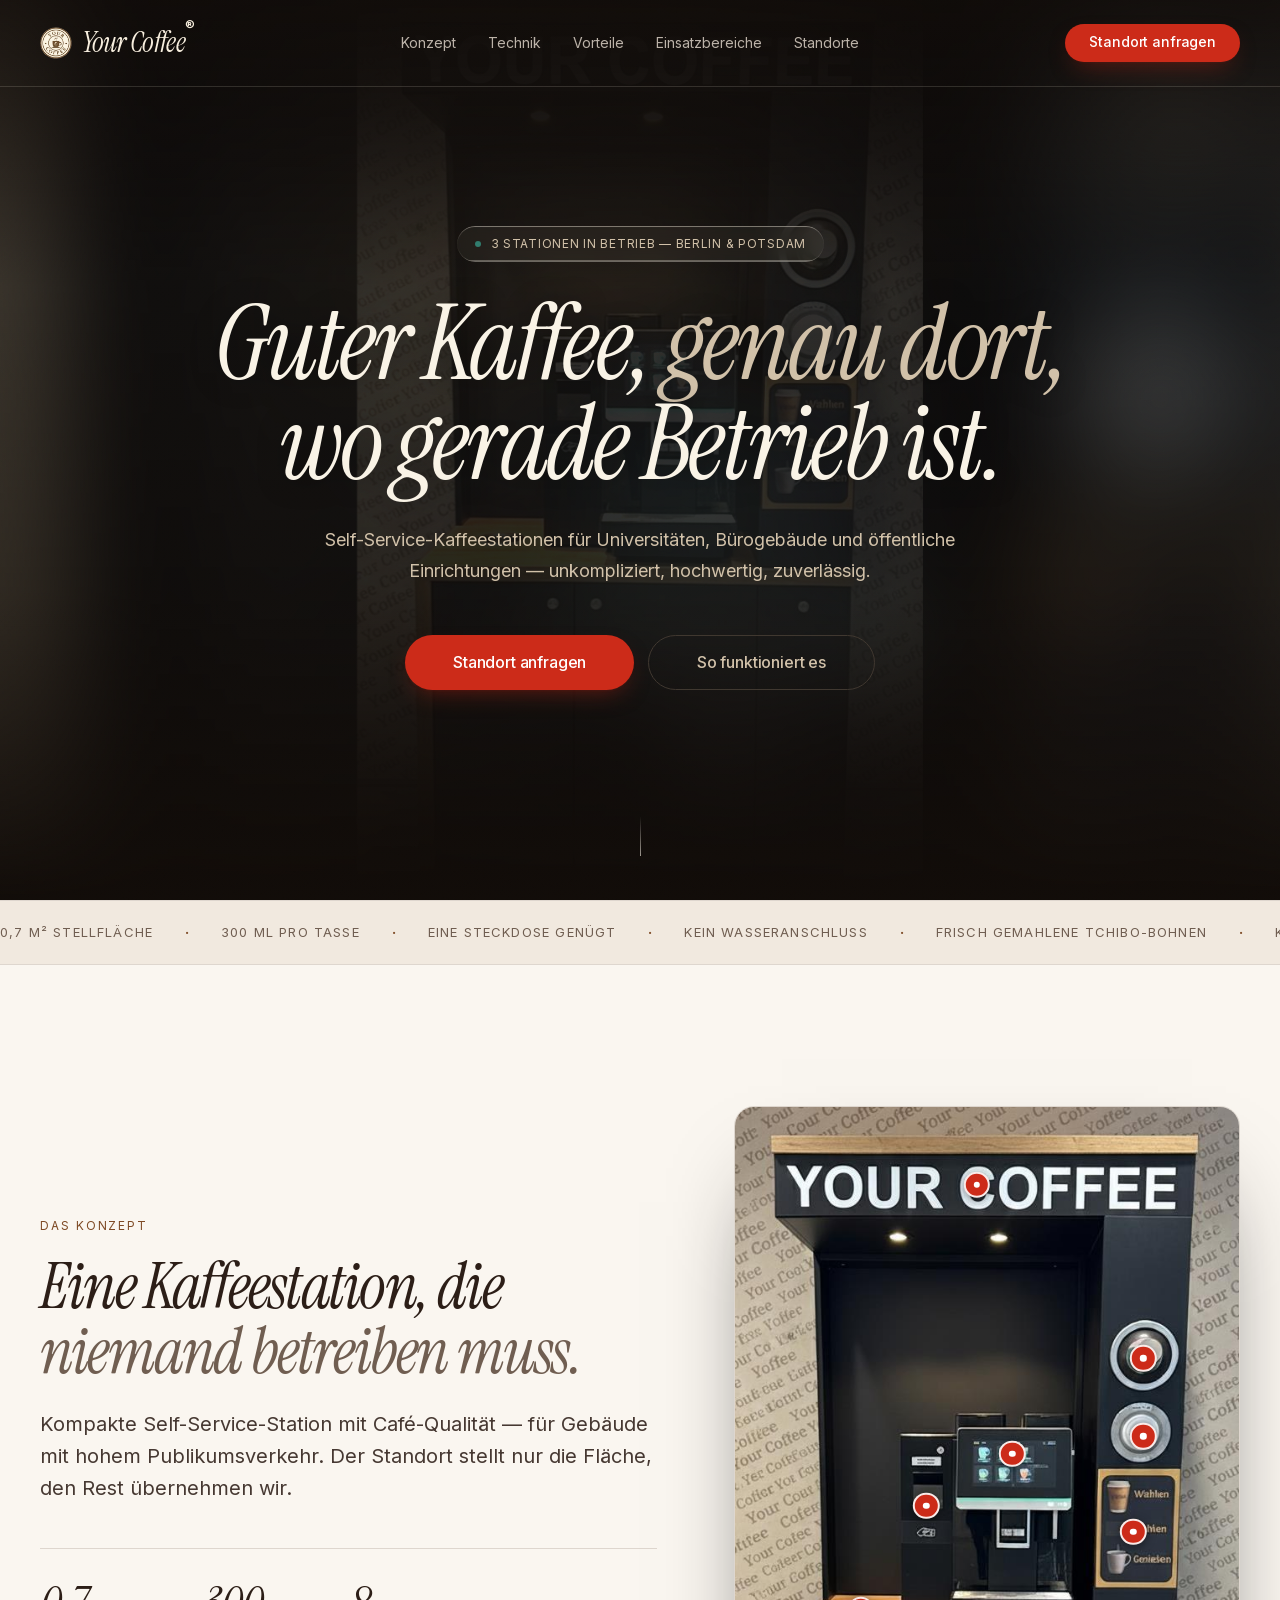
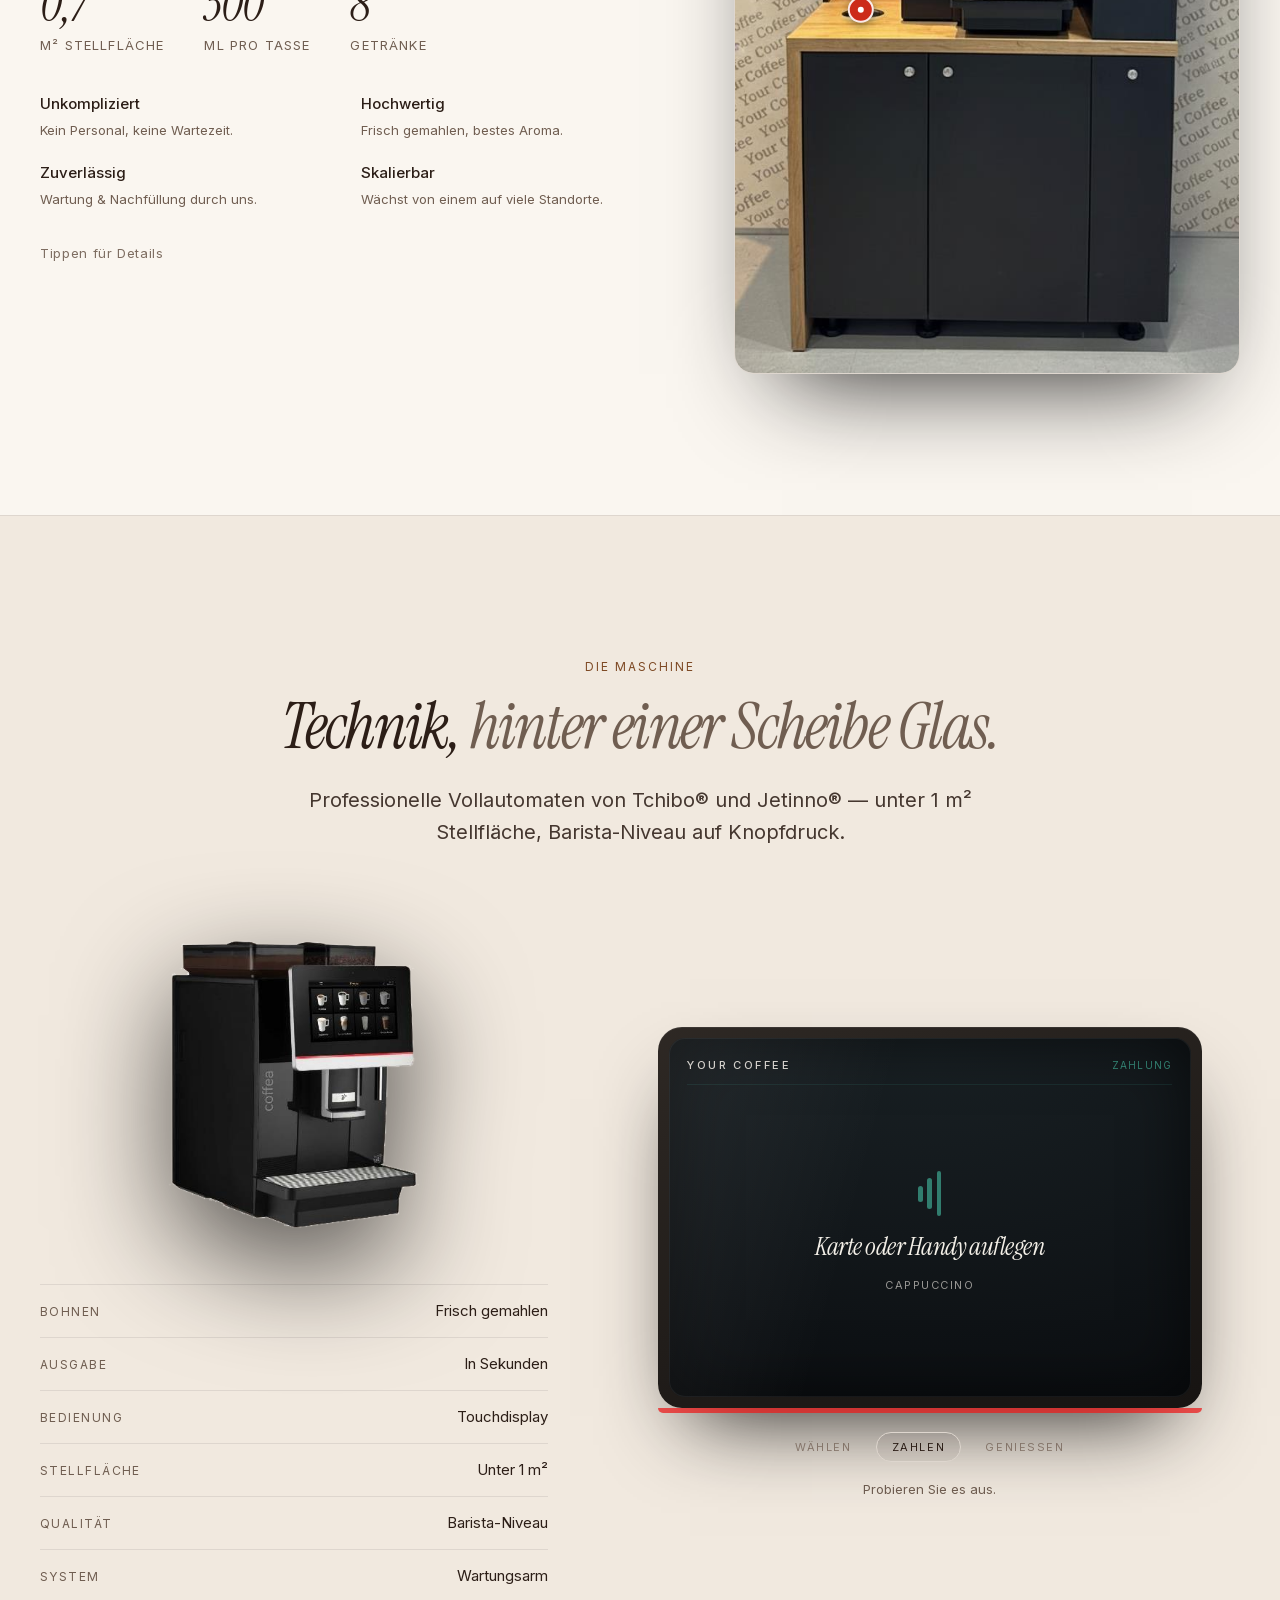
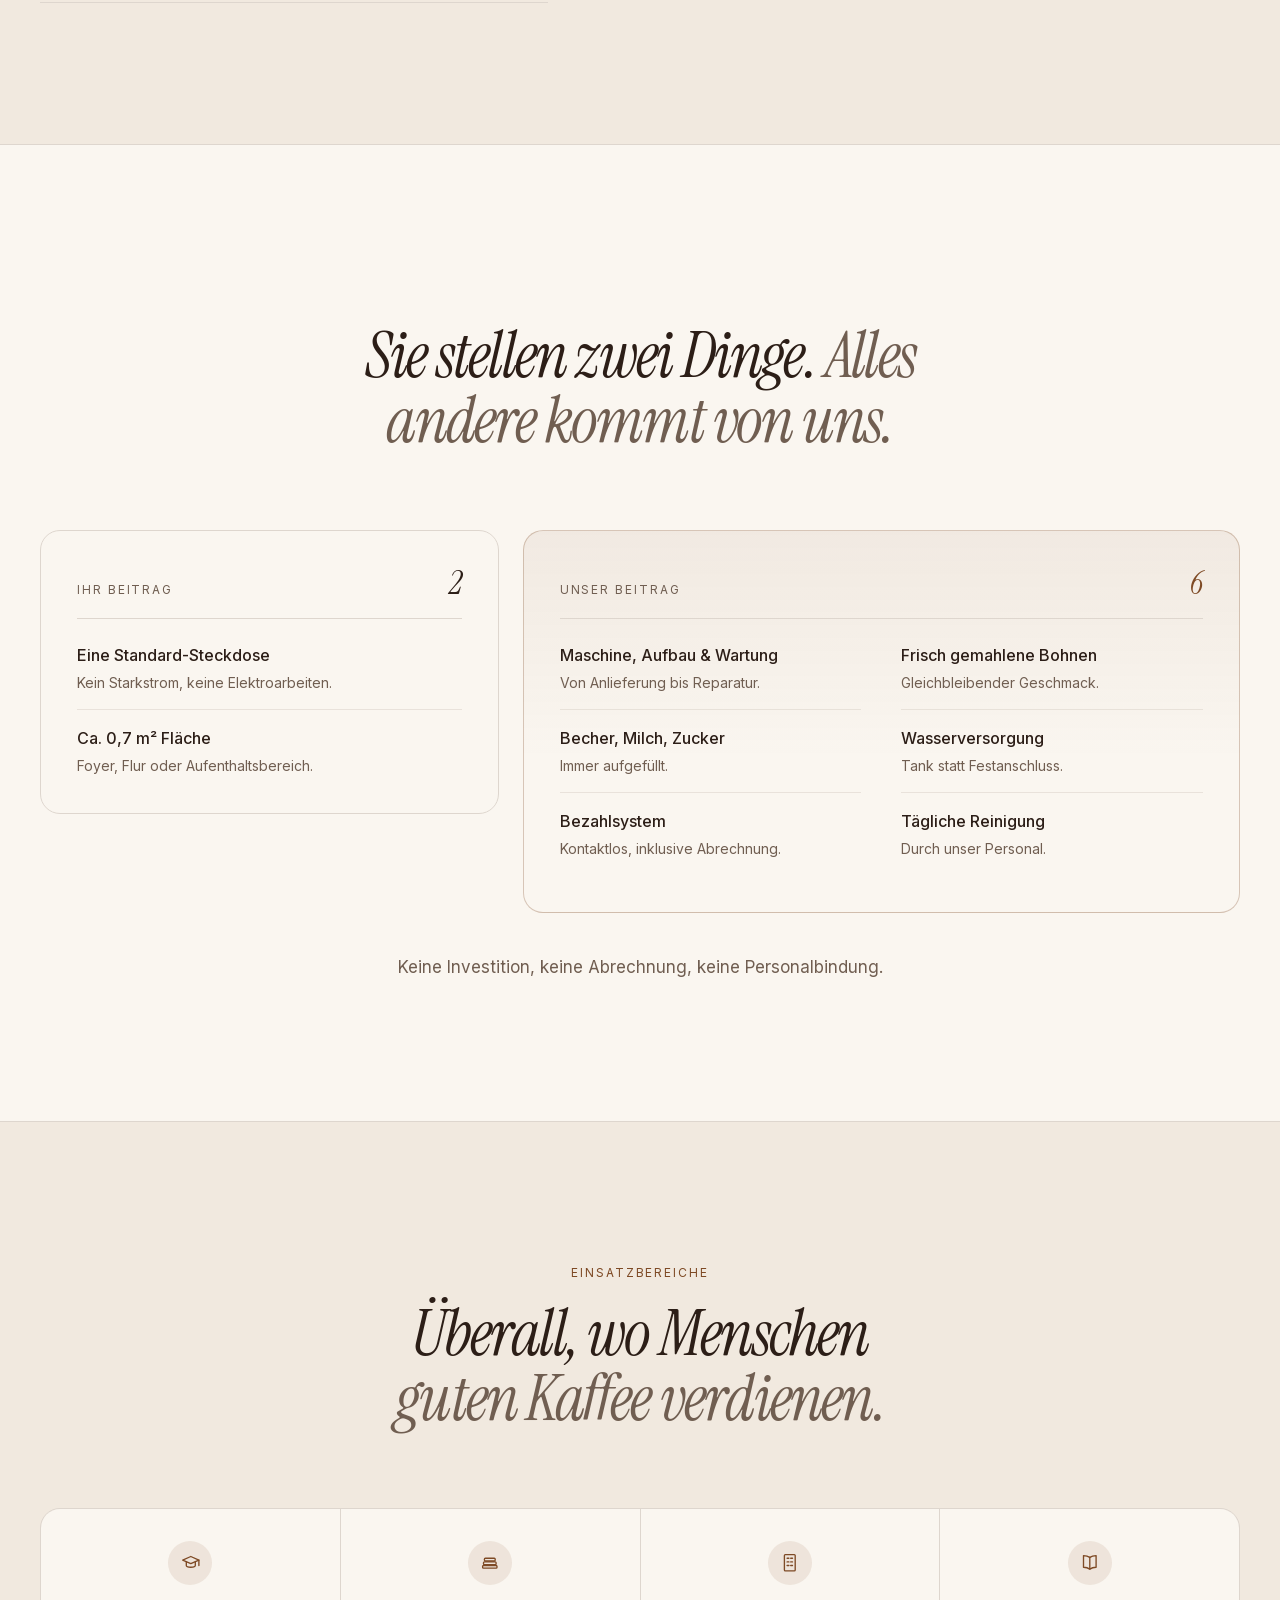
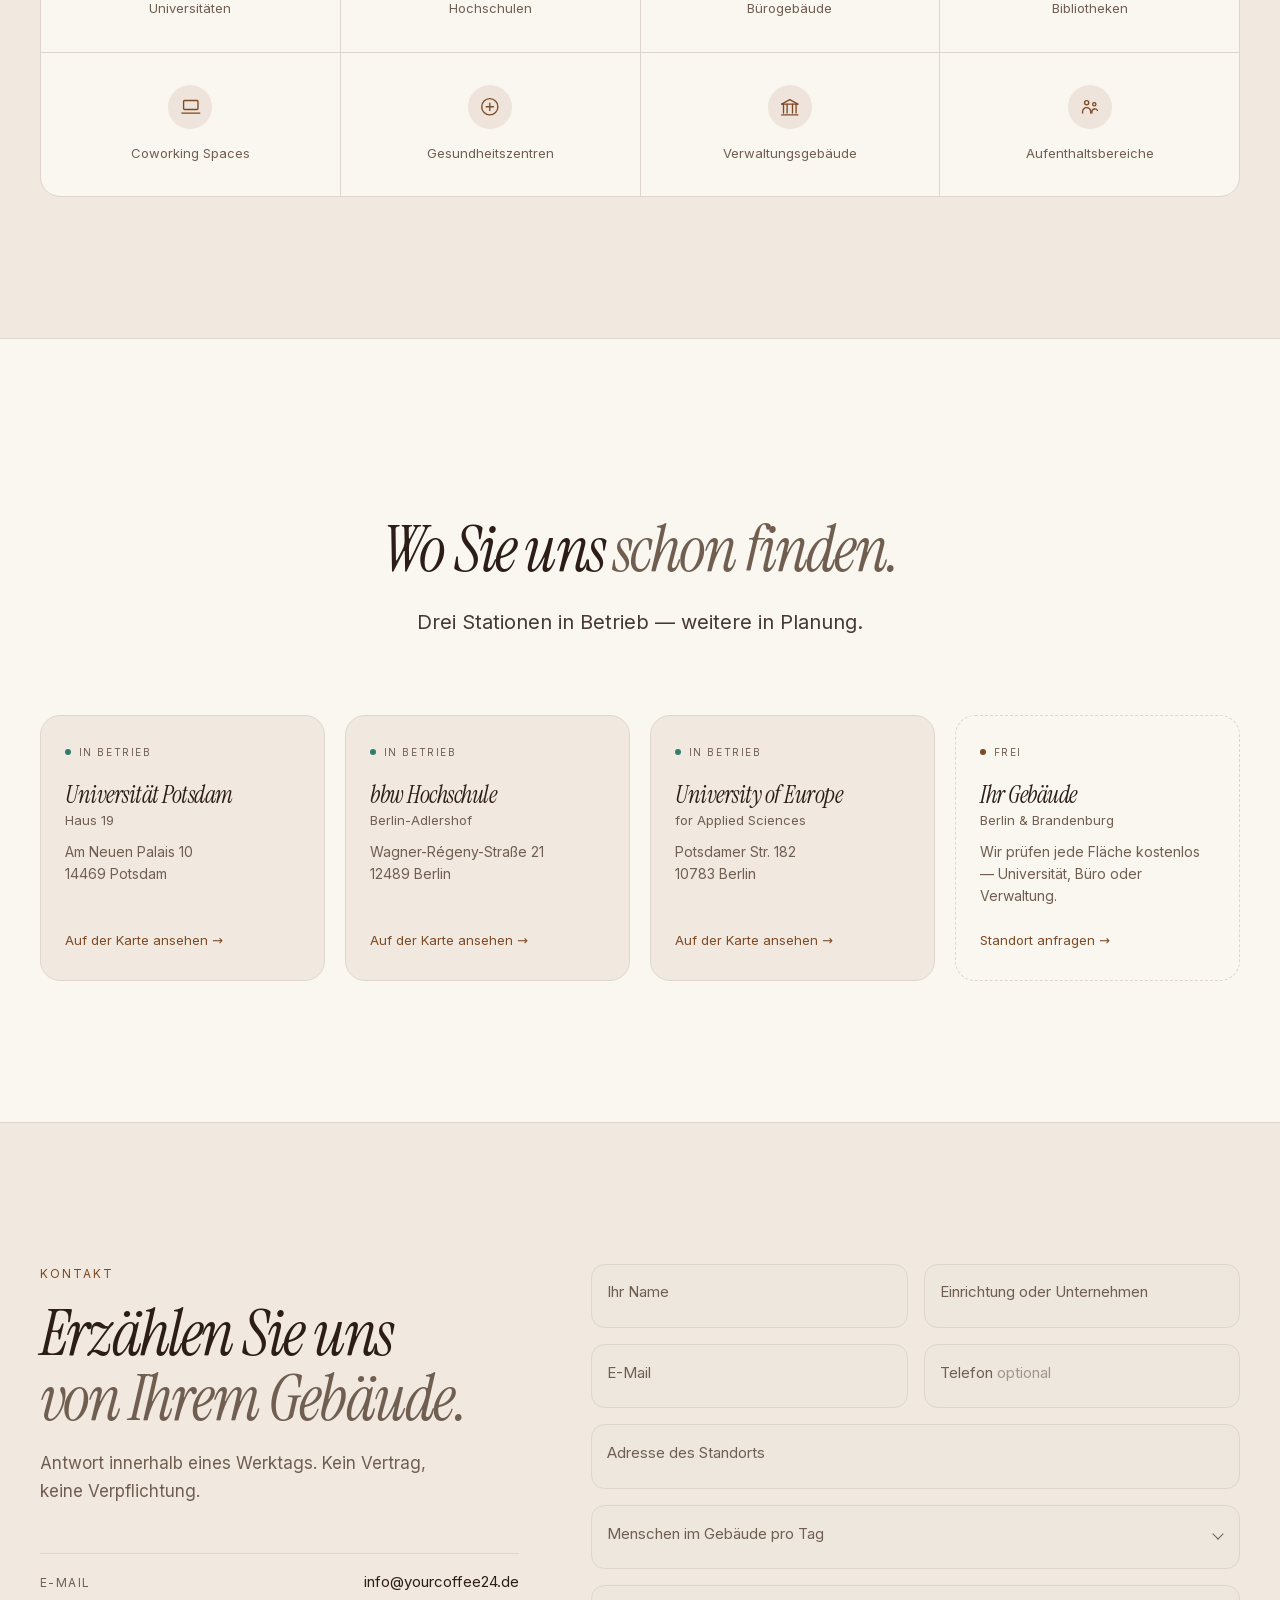
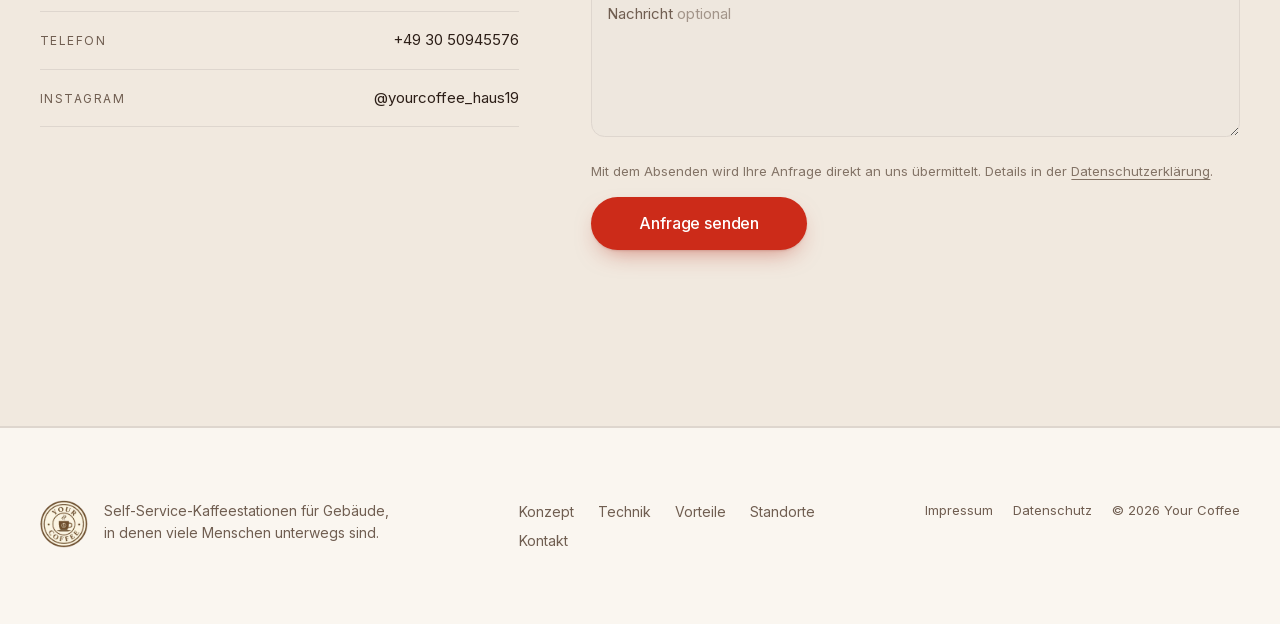
==== commit 99b83285: "Hotspot-Punkte auf dem Stationsfoto rot und kontrastreich, zweiten Becherspender-Punkt ergänzt Die K" ====
--- a/index.html
+++ b/index.html
@@ -183,6 +183,7 @@
 
         <button class="hot" style="--x:48%;--y:9%"  data-title="Beleuchteter Schriftzug" data-text="Die Station ist von Weitem sichtbar und hell ausgeleuchtet — auch in langen Fluren und dunklen Foyers."></button>
         <button class="hot" style="--x:81%;--y:29%" data-title="Becherspender" data-text="Becher, Deckel und Rührstäbchen direkt an der Station. Nachgefüllt bei jedem Servicebesuch."></button>
+        <button class="hot" style="--x:81%;--y:38%" data-title="Becherspender" data-text="Becher, Deckel und Rührstäbchen direkt an der Station. Nachgefüllt bei jedem Servicebesuch."></button>
         <button class="hot" style="--x:55%;--y:40%" data-title="Touchdisplay" data-text="Acht Getränke, drei Schritte: wählen, zahlen, genießen. Ohne Erklärung, ohne Personal."></button>
         <button class="hot" style="--x:38%;--y:46%" data-title="Bezahlterminal" data-text="Kontaktlos mit Karte, Smartphone oder Smartwatch. Kein Bargeld, keine Kasse, keine Abrechnung für Sie."></button>
         <button class="hot" style="--x:79%;--y:49%" data-title="Wählen · Zahlen · Genießen" data-text="Die Bedienung steht am Gerät. Neue Nutzer brauchen keine Einweisung."></button>
@@ -396,21 +397,21 @@
     </header>
 
     <div class="places">
-      <a class="place reveal" href="https://www.google.com/maps/search/?api=1&query=Am+Neuen+Palais+10%2C+14469+Potsdam" target="_blank" rel="noopener">
+      <a class="place reveal" href="https://www.google.com/maps?um=1&amp;ie=UTF-8&amp;fb=1&amp;gl=de&amp;sa=X&amp;geocode=KXtbjNXI9ahHMZSoHo6DMcJf&amp;daddr=Haus+19,+Am+Neuen+Palais+Haus+19,+14469+Potsdam" target="_blank" rel="noopener">
         <span class="place__live"><i></i>in Betrieb</span>
         <h3>Universität Potsdam<small>Haus 19</small></h3>
         <p>Am Neuen Palais 10<br>14469 Potsdam</p>
         <span class="place__link">Auf der Karte ansehen</span>
       </a>
 
-      <a class="place reveal" href="https://www.google.com/maps/search/?api=1&query=Wagner-R%C3%A9geny-Stra%C3%9Fe+21%2C+12489+Berlin" target="_blank" rel="noopener">
+      <a class="place reveal" href="https://www.google.com/maps/search/?api=1&amp;query=bbw+Hochschule+Berlin%2C+Wagner-R%C3%A9geny-Stra%C3%9Fe+21%2C+12489+Berlin" target="_blank" rel="noopener">
         <span class="place__live"><i></i>in Betrieb</span>
         <h3>bbw Hochschule<small>Berlin-Adlershof</small></h3>
         <p>Wagner-Régeny-Straße 21<br>12489 Berlin</p>
         <span class="place__link">Auf der Karte ansehen</span>
       </a>
 
-      <a class="place reveal" href="https://www.google.com/maps/search/?api=1&query=Potsdamer+Stra%C3%9Fe+182%2C+10783+Berlin" target="_blank" rel="noopener">
+      <a class="place reveal" href="https://www.google.com/maps/search/?api=1&amp;query=University+of+Europe+for+Applied+Sciences%2C+Potsdamer+Stra%C3%9Fe+182%2C+10783+Berlin" target="_blank" rel="noopener">
         <span class="place__live"><i></i>in Betrieb</span>
         <h3>University of Europe<small>for Applied Sciences</small></h3>
         <p>Potsdamer Str. 182<br>10783 Berlin</p>
--- a/assets/css/style.css
+++ b/assets/css/style.css
@@ -363,14 +363,14 @@
 
 .hot{position:absolute;left:var(--x);top:var(--y);translate:-50% -50%;
   width:1.65rem;height:1.65rem;padding:0;border-radius:50%;cursor:pointer;
-  background:hsl(var(--foreground)/.14);border:1px solid hsl(var(--foreground)/.55);
-  backdrop-filter:blur(3px);-webkit-backdrop-filter:blur(3px);
+  background:hsl(var(--red));border:2px solid hsl(0 0% 100%/.9);
+  box-shadow:0 2px 10px hsl(0 0% 0%/.45);
   transition:background-color .3s,transform .4s var(--ease)}
 .hot::before{content:'';position:absolute;inset:0;border-radius:50%;
-  box-shadow:0 0 0 0 hsl(var(--crema)/.55);animation:ping 3s ease-out infinite}
-.hot::after{content:'';position:absolute;inset:0;margin:auto;width:.35rem;height:.35rem;
-  border-radius:50%;background:hsl(var(--foreground))}
-.hot:hover,.hot.is-open{background:hsl(var(--crema));transform:scale(1.15)}
+  box-shadow:0 0 0 0 hsl(var(--red)/.6);animation:ping 2.4s ease-out infinite}
+.hot::after{content:'';position:absolute;inset:0;margin:auto;width:.4rem;height:.4rem;
+  border-radius:50%;background:hsl(0 0% 100%)}
+.hot:hover,.hot.is-open{background:hsl(var(--primary-hover));transform:scale(1.15)}
 .hot.is-open::before{animation:none}
 
 .hot__card{position:absolute;left:0;right:0;bottom:0;z-index:3;
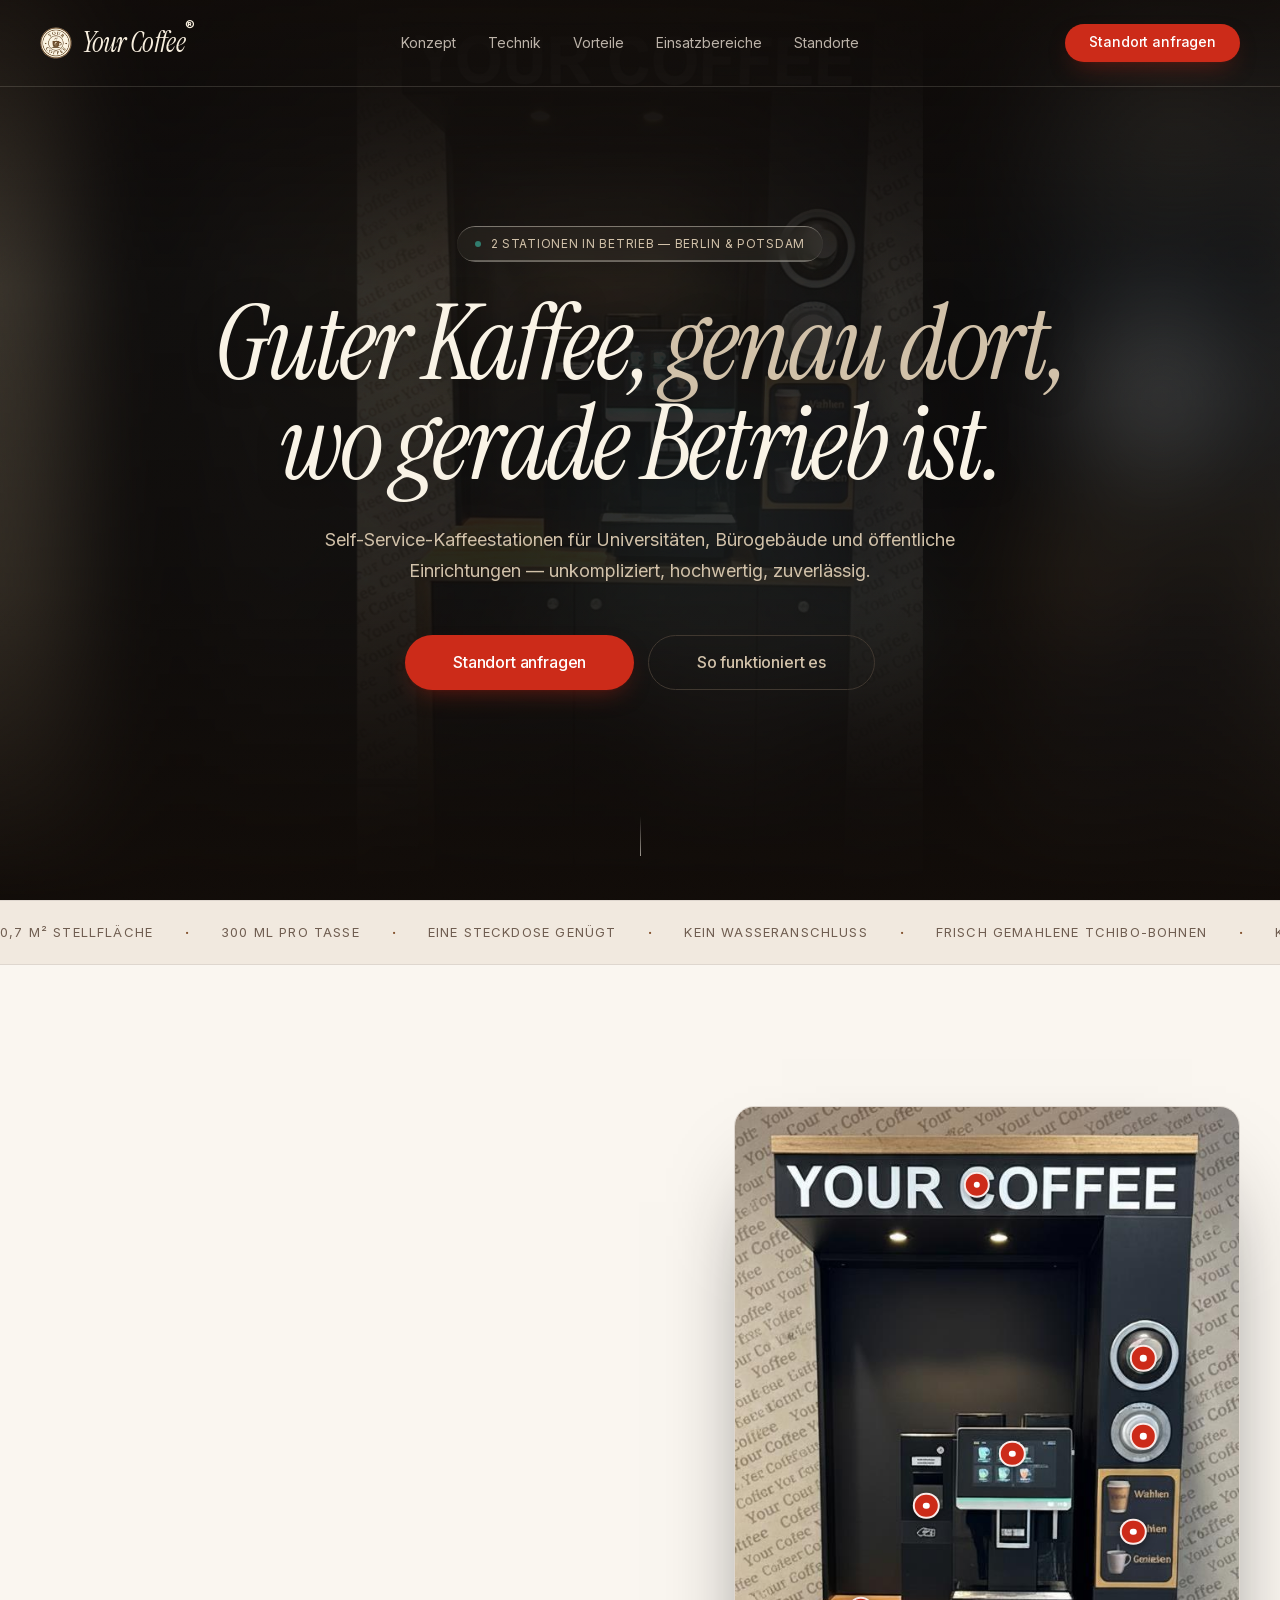
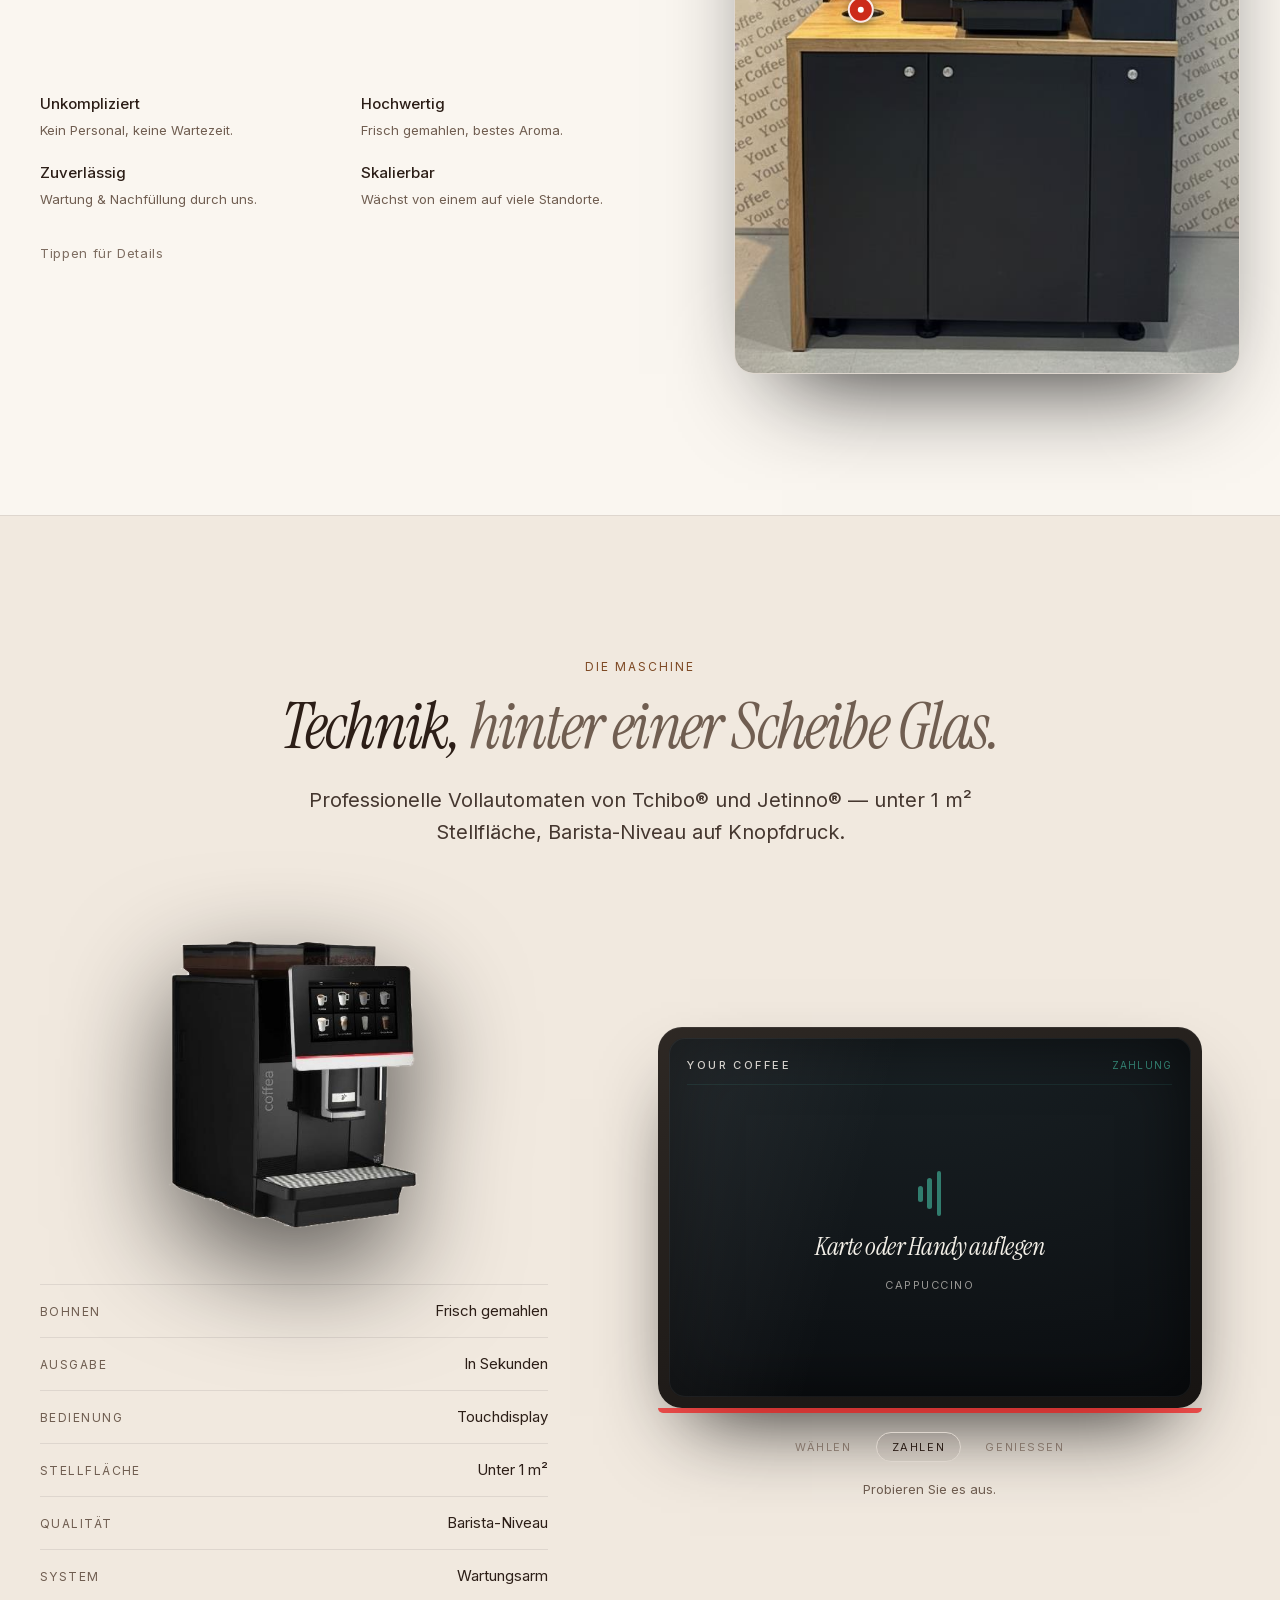
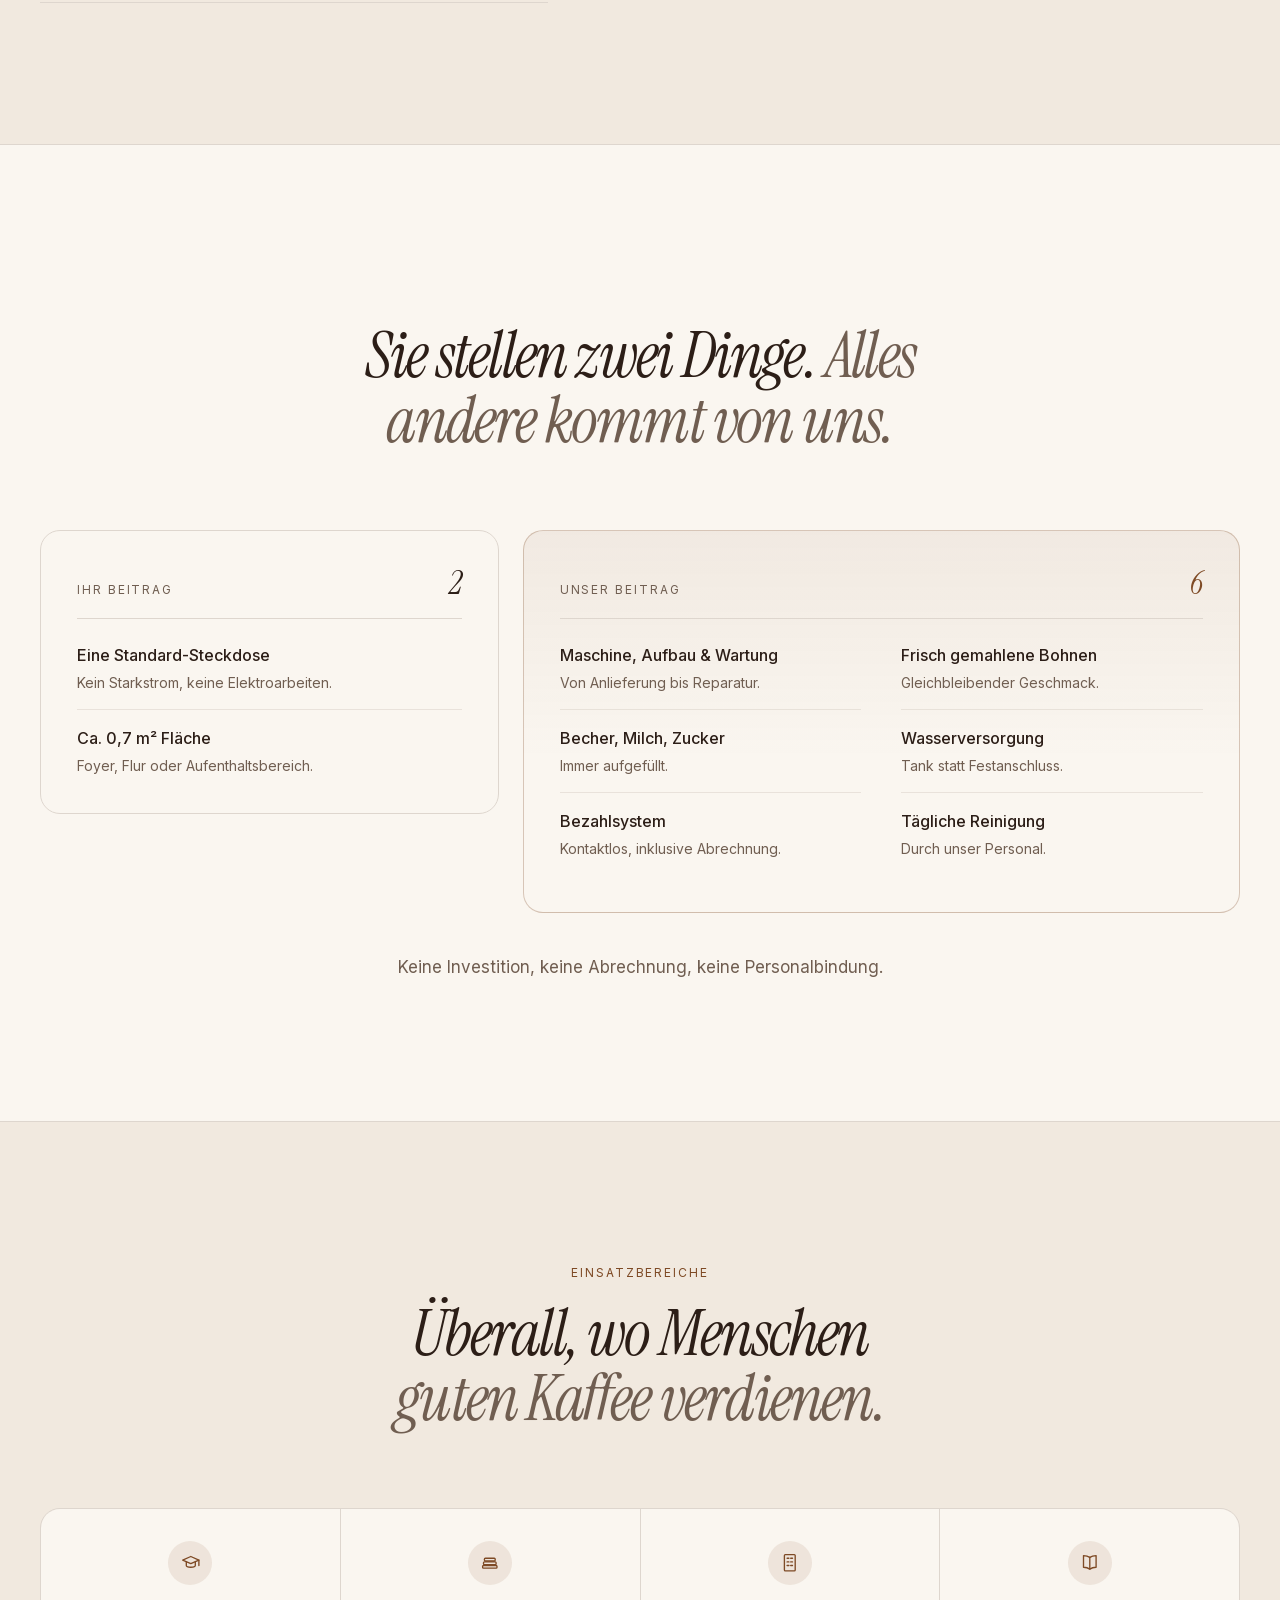
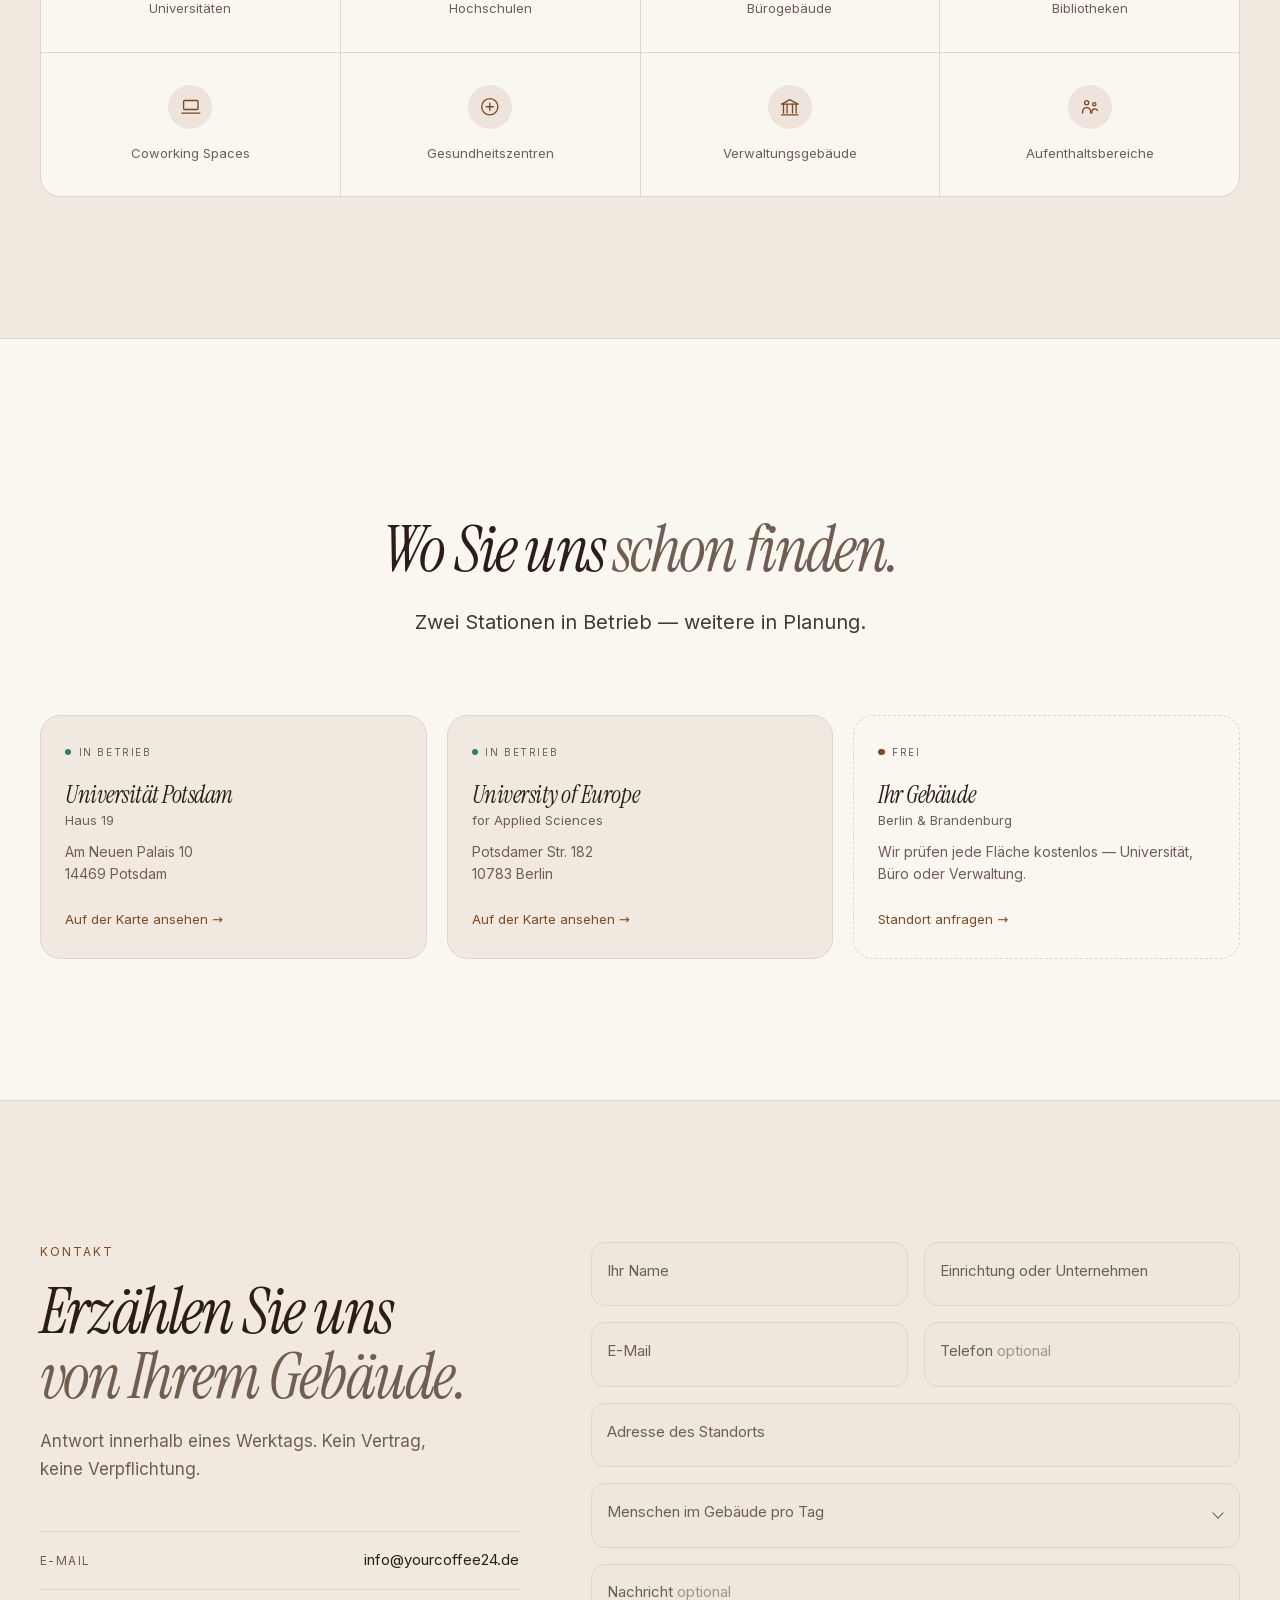
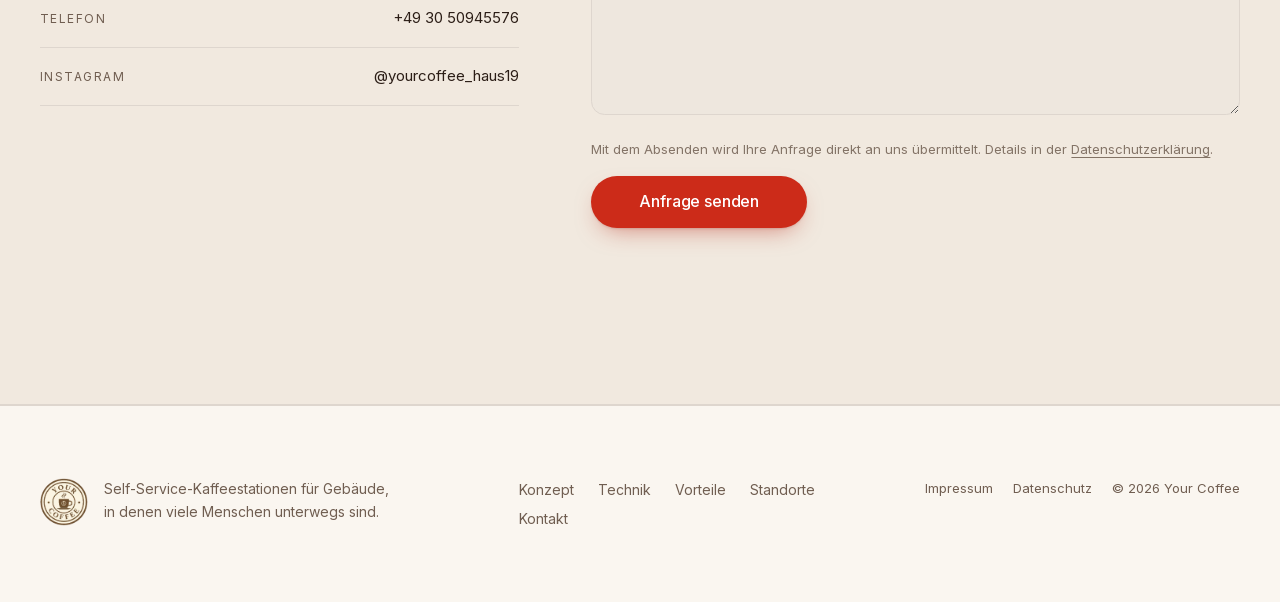
==== commit ada59d28: "bbw Hochschule aus Standorten entfernen, Station steht dort nicht mehr Stationszahlen (Hero, Standor" ====
--- a/index.html
+++ b/index.html
@@ -100,7 +100,7 @@
 
   <div class="hero__content">
     <p class="hero__status glass rise" data-delay="0">
-      <span class="dot"></span>3 Stationen in Betrieb — Berlin &amp; Potsdam
+      <span class="dot"></span>2 Stationen in Betrieb — Berlin &amp; Potsdam
     </p>
 
     <h1 class="hero__title rise" data-delay="1">
@@ -393,7 +393,7 @@
     <header class="section__head">
       <p class="eyebrow reveal">Standorte</p>
       <h2 class="display reveal">Wo Sie uns <em>schon finden.</em></h2>
-      <p class="lead lead--center reveal">Drei Stationen in Betrieb — weitere in Planung.</p>
+      <p class="lead lead--center reveal">Zwei Stationen in Betrieb — weitere in Planung.</p>
     </header>
 
     <div class="places">
@@ -401,13 +401,6 @@
         <span class="place__live"><i></i>in Betrieb</span>
         <h3>Universität Potsdam<small>Haus 19</small></h3>
         <p>Am Neuen Palais 10<br>14469 Potsdam</p>
-        <span class="place__link">Auf der Karte ansehen</span>
-      </a>
-
-      <a class="place reveal" href="https://www.google.com/maps/search/?api=1&amp;query=bbw+Hochschule+Berlin%2C+Wagner-R%C3%A9geny-Stra%C3%9Fe+21%2C+12489+Berlin" target="_blank" rel="noopener">
-        <span class="place__live"><i></i>in Betrieb</span>
-        <h3>bbw Hochschule<small>Berlin-Adlershof</small></h3>
-        <p>Wagner-Régeny-Straße 21<br>12489 Berlin</p>
         <span class="place__link">Auf der Karte ansehen</span>
       </a>
 
--- a/assets/css/style.css
+++ b/assets/css/style.css
@@ -373,11 +373,16 @@
 .hot:hover,.hot.is-open{background:hsl(var(--primary-hover));transform:scale(1.15)}
 .hot.is-open::before{animation:none}
 
-.hot__card{position:absolute;left:0;right:0;bottom:0;z-index:3;
-  padding:1.25rem 3rem 1.35rem 1.35rem;
-  background:hsl(var(--background)/.9);backdrop-filter:blur(16px);-webkit-backdrop-filter:blur(16px);
-  border-top:1px solid hsl(var(--border));
-  animation:cardIn .45s var(--ease) both}
+/* Schwebt am unteren Bildschirmrand statt am Ende des (hohen) Fotos —
+   so ist die Karte immer sofort sichtbar, egal wo im Bild man klickt */
+.hot__card{position:fixed;left:50%;bottom:1.25rem;z-index:150;
+  width:min(26rem,calc(100vw - 2.5rem));
+  transform:translateX(-50%);
+  padding:1.25rem 3rem 1.35rem 1.35rem;border-radius:var(--r);
+  background:hsl(var(--background)/.97);backdrop-filter:blur(16px);-webkit-backdrop-filter:blur(16px);
+  border:1px solid hsl(var(--border));
+  box-shadow:0 1.5rem 3rem -1rem hsl(0 0% 0%/.35);
+  animation:cardIn .4s var(--flow) both}
 .hot__card[hidden]{display:none}
 .hot__card strong{display:block;font-family:var(--font-display);font-size:1.4rem;font-weight:400;letter-spacing:-.02em}
 .hot__card p{margin-top:.35rem;font-size:.9rem;line-height:1.55;color:hsl(var(--muted-foreground))}
@@ -386,7 +391,7 @@
   background:none;border:1px solid hsl(var(--border));border-radius:50%;cursor:pointer;
   color:hsl(var(--muted-foreground))}
 .hot__close:hover{color:hsl(var(--foreground))}
-@keyframes cardIn{from{opacity:0;transform:translateY(18px)}to{opacity:1;transform:none}}
+@keyframes cardIn{from{opacity:0;transform:translateX(-50%) translateY(18px)}to{opacity:1;transform:translateX(-50%) translateY(0)}}
 
 /* ============================================================
    Technik
@@ -529,7 +534,7 @@
    ============================================================ */
 .places{display:grid;gap:1.25rem}
 @media (min-width:40rem){.places{grid-template-columns:repeat(2,1fr)}}
-@media (min-width:68rem){.places{grid-template-columns:repeat(4,1fr)}}
+@media (min-width:68rem){.places{grid-template-columns:repeat(3,1fr)}}
 
 .place{display:flex;flex-direction:column;padding:1.75rem 1.5rem;border-radius:var(--r);
   border:1px solid hsl(var(--border));background:hsl(var(--surface));
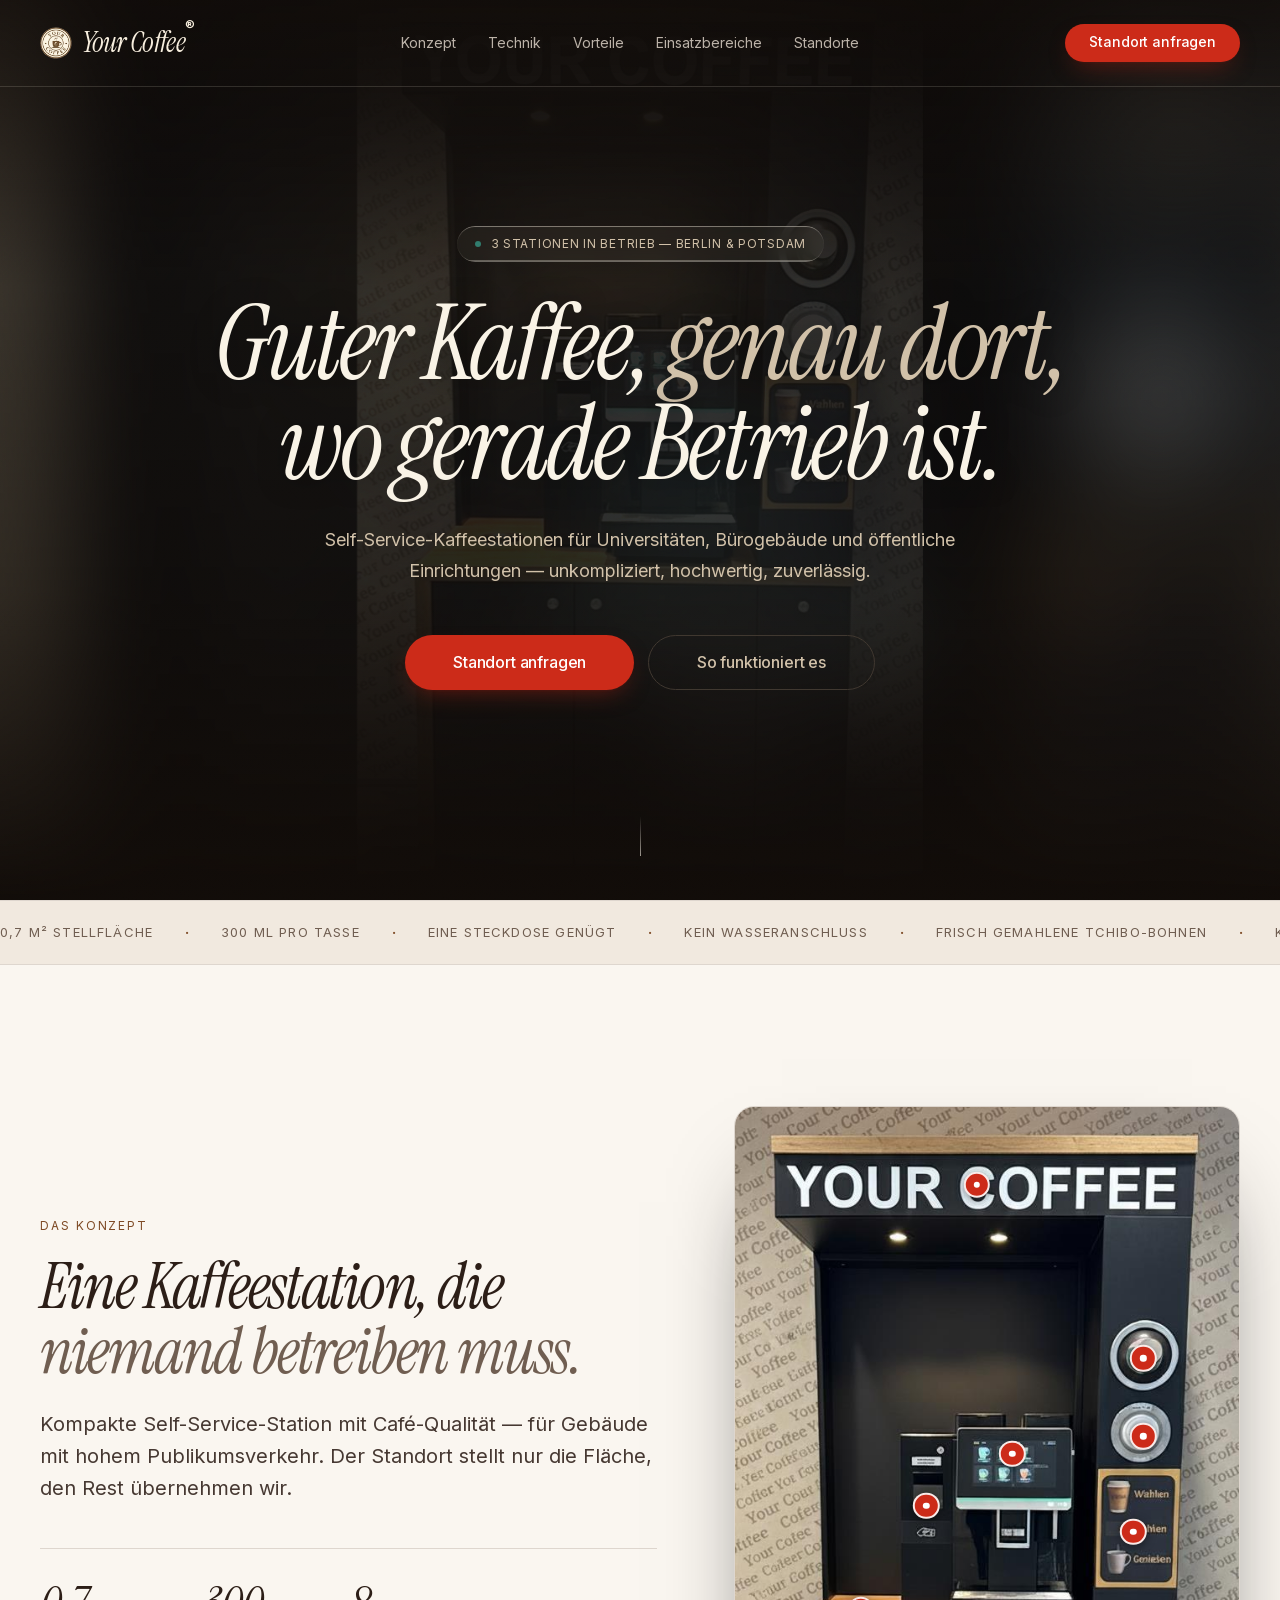
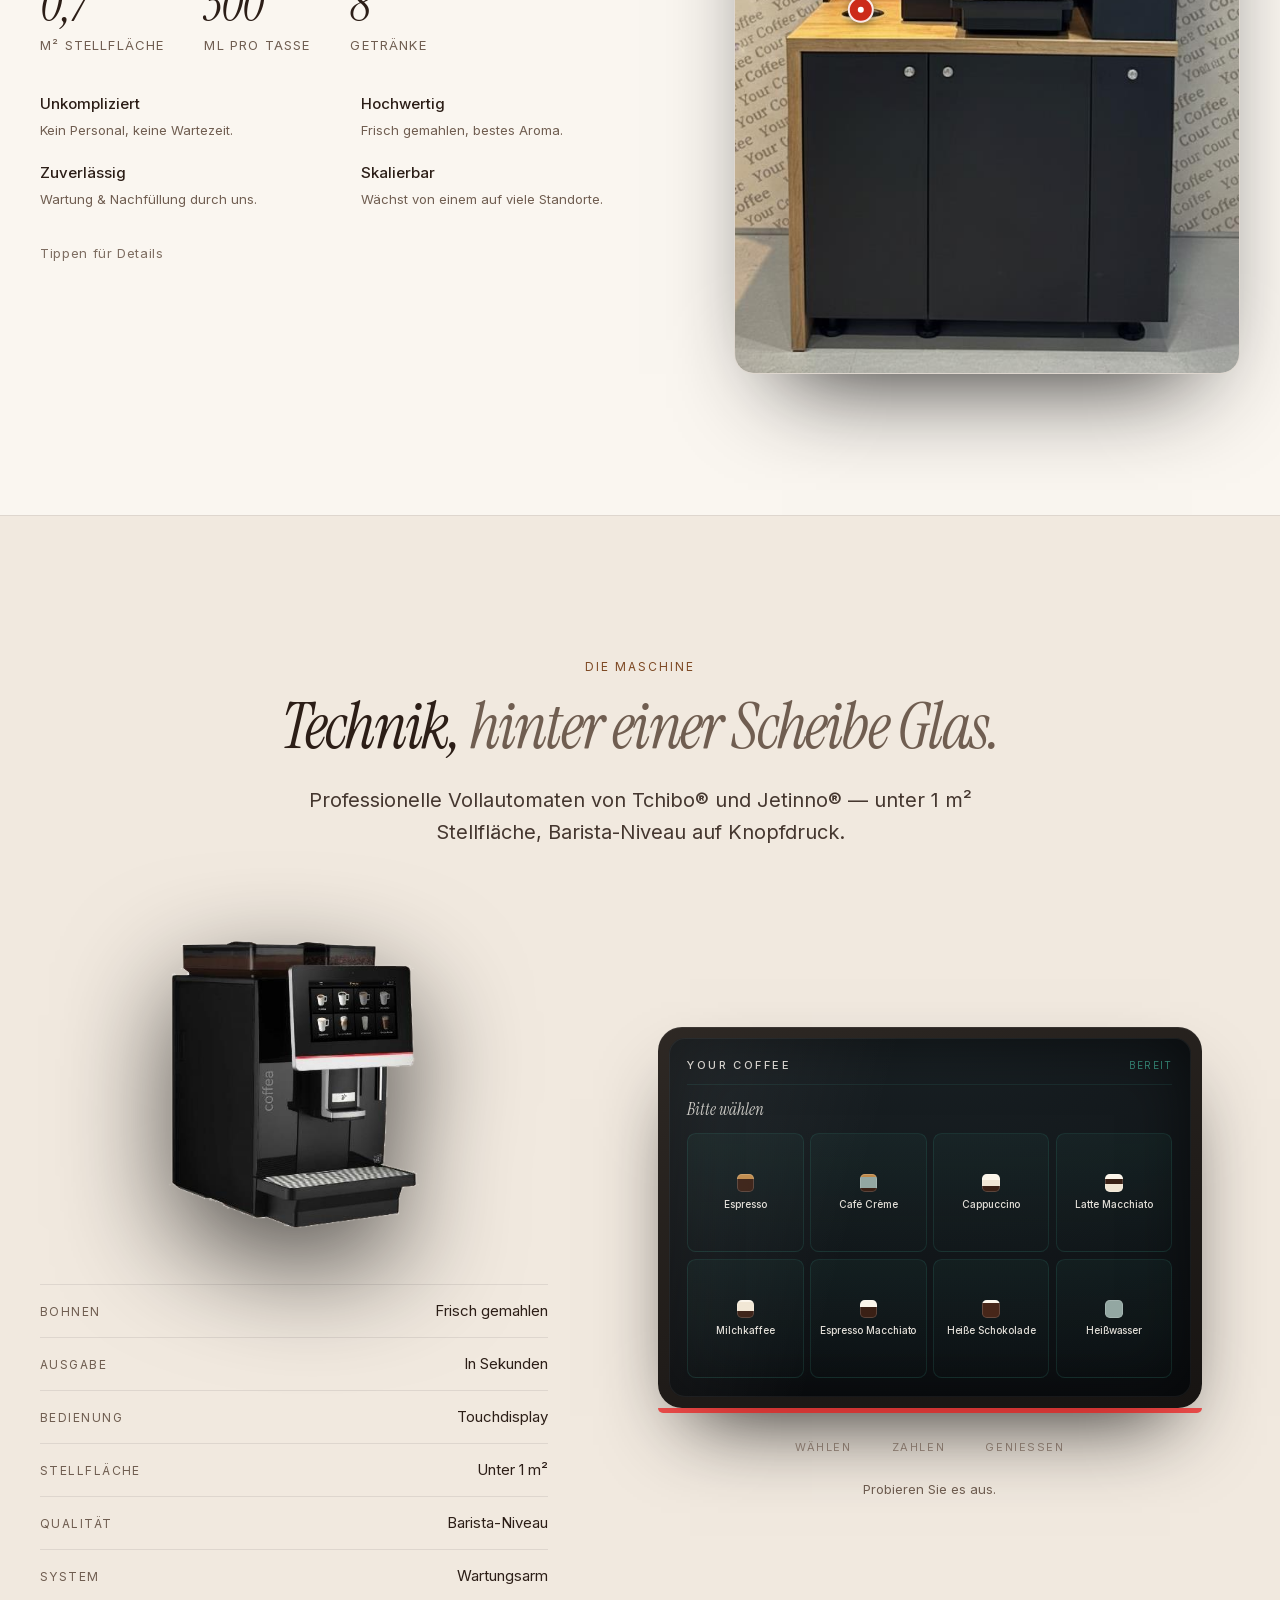
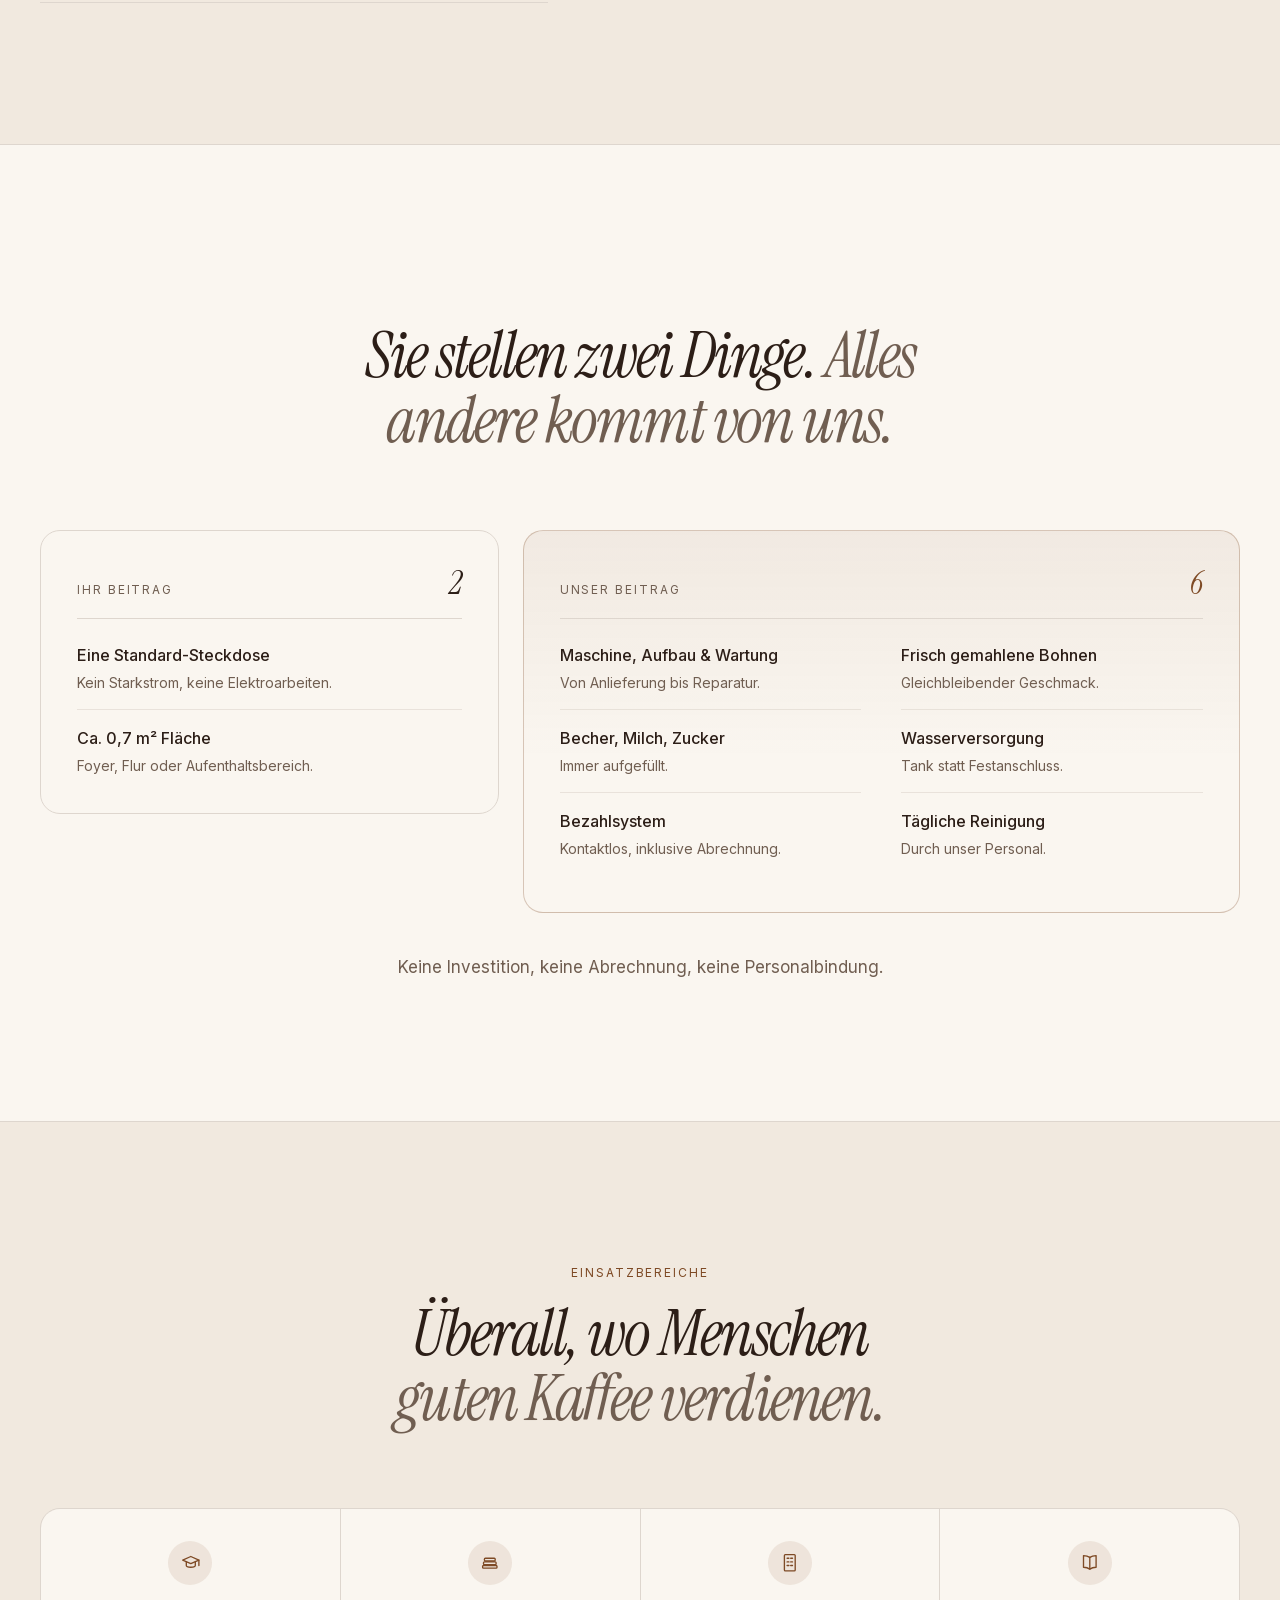
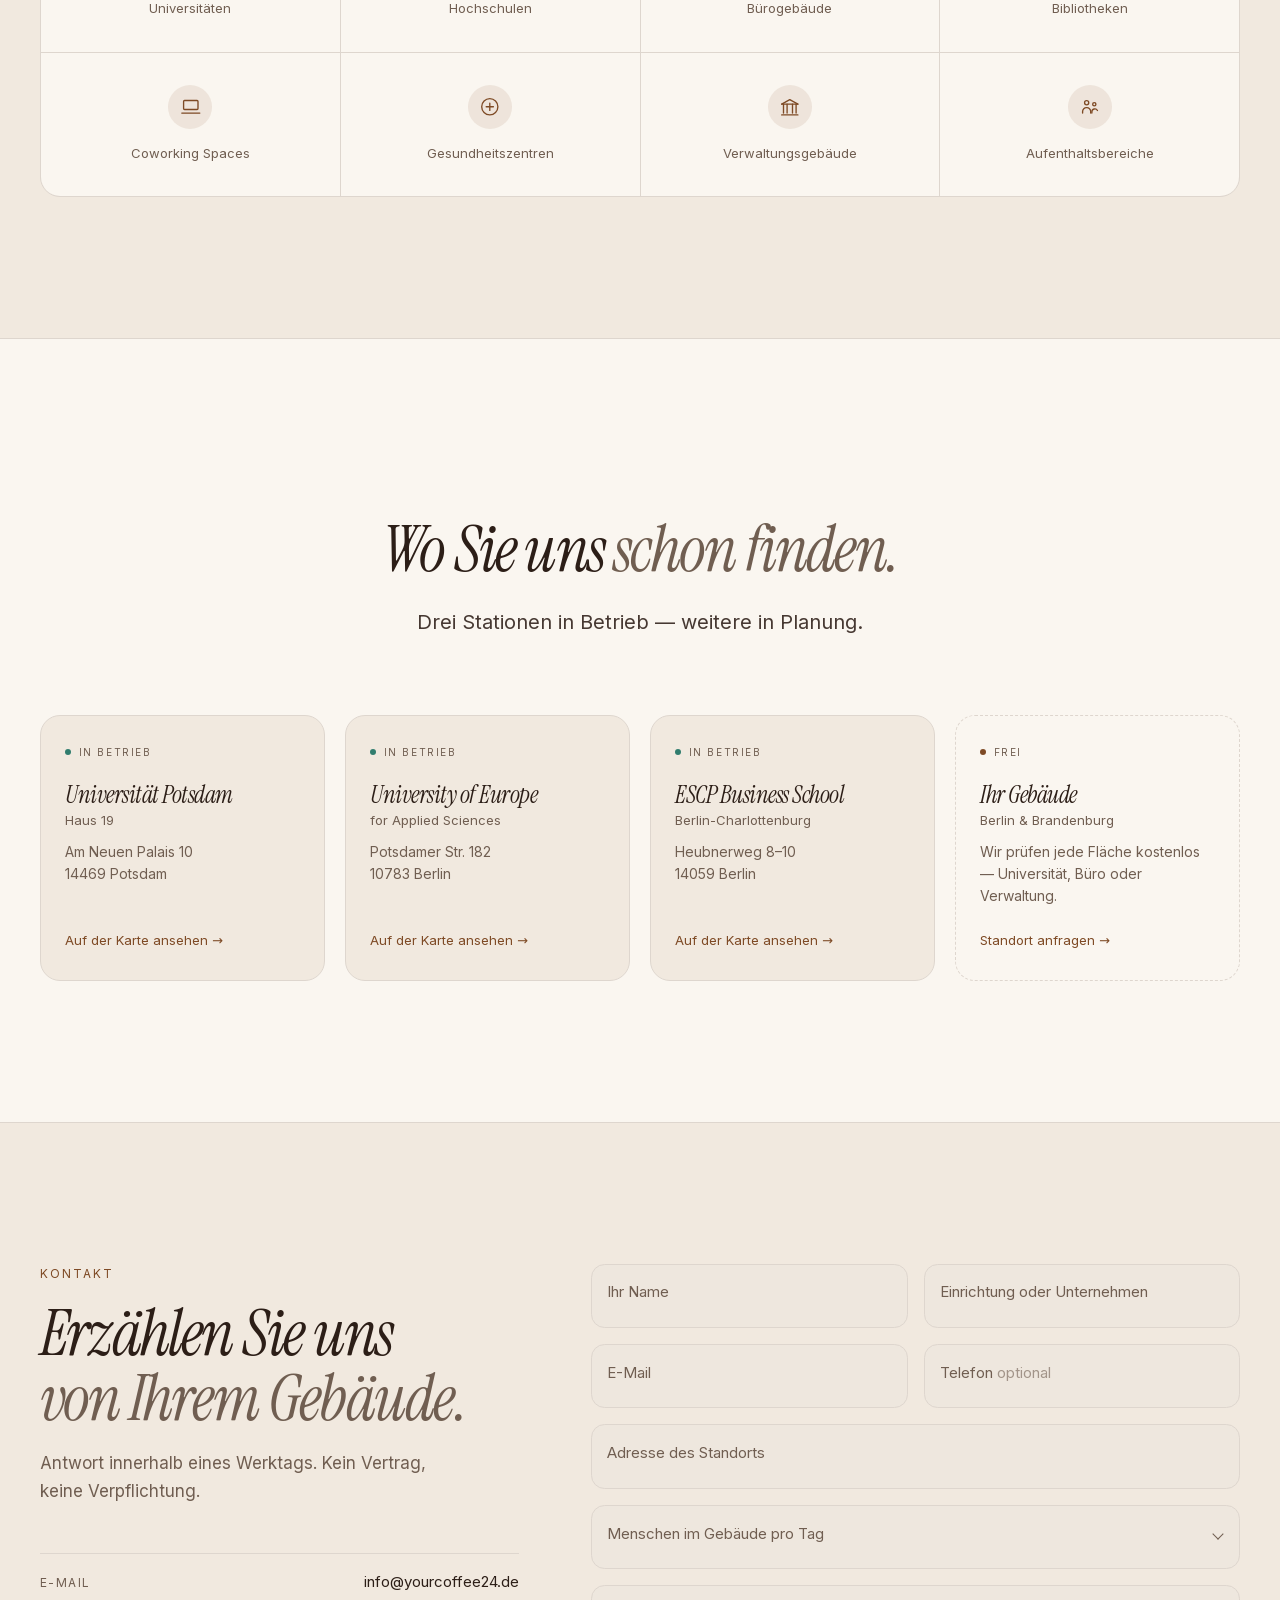
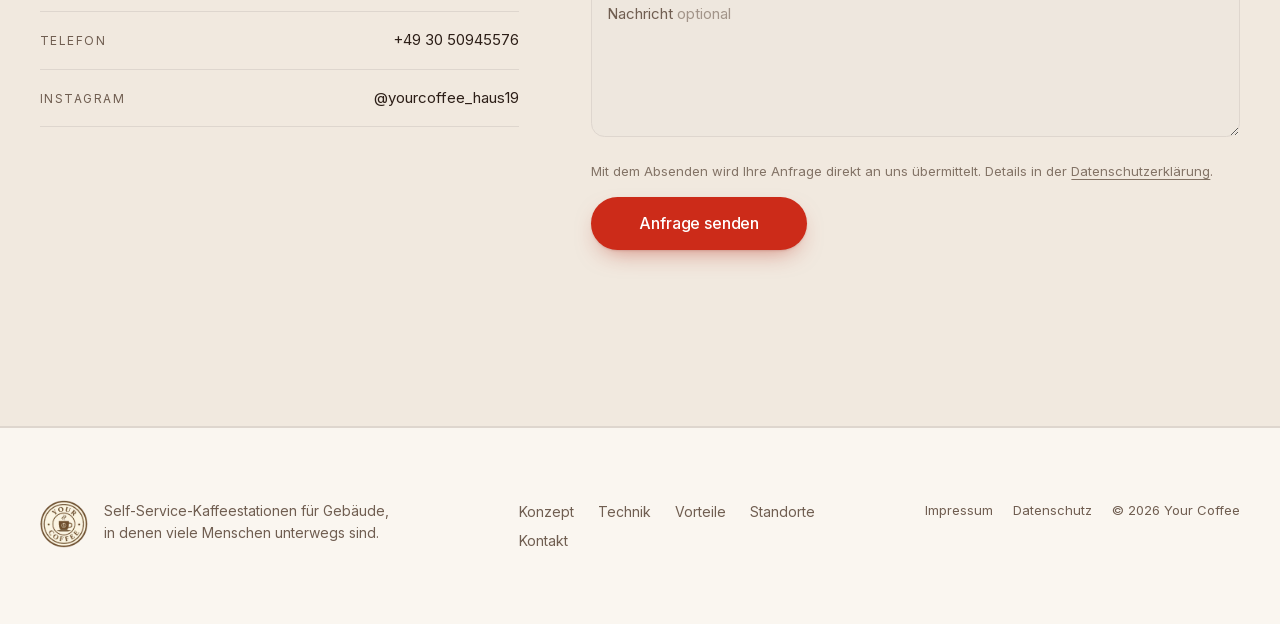
==== commit d653aaa0: "ESCP Business School Berlin als Standort ergänzen Adresse: Heubnerweg 8-10, 14059 Berlin (Campus Cha" ====
--- a/index.html
+++ b/index.html
@@ -100,7 +100,7 @@
 
   <div class="hero__content">
     <p class="hero__status glass rise" data-delay="0">
-      <span class="dot"></span>2 Stationen in Betrieb — Berlin &amp; Potsdam
+      <span class="dot"></span>3 Stationen in Betrieb — Berlin &amp; Potsdam
     </p>
 
     <h1 class="hero__title rise" data-delay="1">
@@ -393,7 +393,7 @@
     <header class="section__head">
       <p class="eyebrow reveal">Standorte</p>
       <h2 class="display reveal">Wo Sie uns <em>schon finden.</em></h2>
-      <p class="lead lead--center reveal">Zwei Stationen in Betrieb — weitere in Planung.</p>
+      <p class="lead lead--center reveal">Drei Stationen in Betrieb — weitere in Planung.</p>
     </header>
 
     <div class="places">
@@ -408,6 +408,13 @@
         <span class="place__live"><i></i>in Betrieb</span>
         <h3>University of Europe<small>for Applied Sciences</small></h3>
         <p>Potsdamer Str. 182<br>10783 Berlin</p>
+        <span class="place__link">Auf der Karte ansehen</span>
+      </a>
+
+      <a class="place reveal" href="https://www.google.com/maps/search/?api=1&amp;query=ESCP+Business+School+Berlin%2C+Heubnerweg+8-10%2C+14059+Berlin" target="_blank" rel="noopener">
+        <span class="place__live"><i></i>in Betrieb</span>
+        <h3>ESCP Business School<small>Berlin-Charlottenburg</small></h3>
+        <p>Heubnerweg 8–10<br>14059 Berlin</p>
         <span class="place__link">Auf der Karte ansehen</span>
       </a>
 
--- a/assets/css/style.css
+++ b/assets/css/style.css
@@ -534,7 +534,7 @@
    ============================================================ */
 .places{display:grid;gap:1.25rem}
 @media (min-width:40rem){.places{grid-template-columns:repeat(2,1fr)}}
-@media (min-width:68rem){.places{grid-template-columns:repeat(3,1fr)}}
+@media (min-width:68rem){.places{grid-template-columns:repeat(4,1fr)}}
 
 .place{display:flex;flex-direction:column;padding:1.75rem 1.5rem;border-radius:var(--r);
   border:1px solid hsl(var(--border));background:hsl(var(--surface));
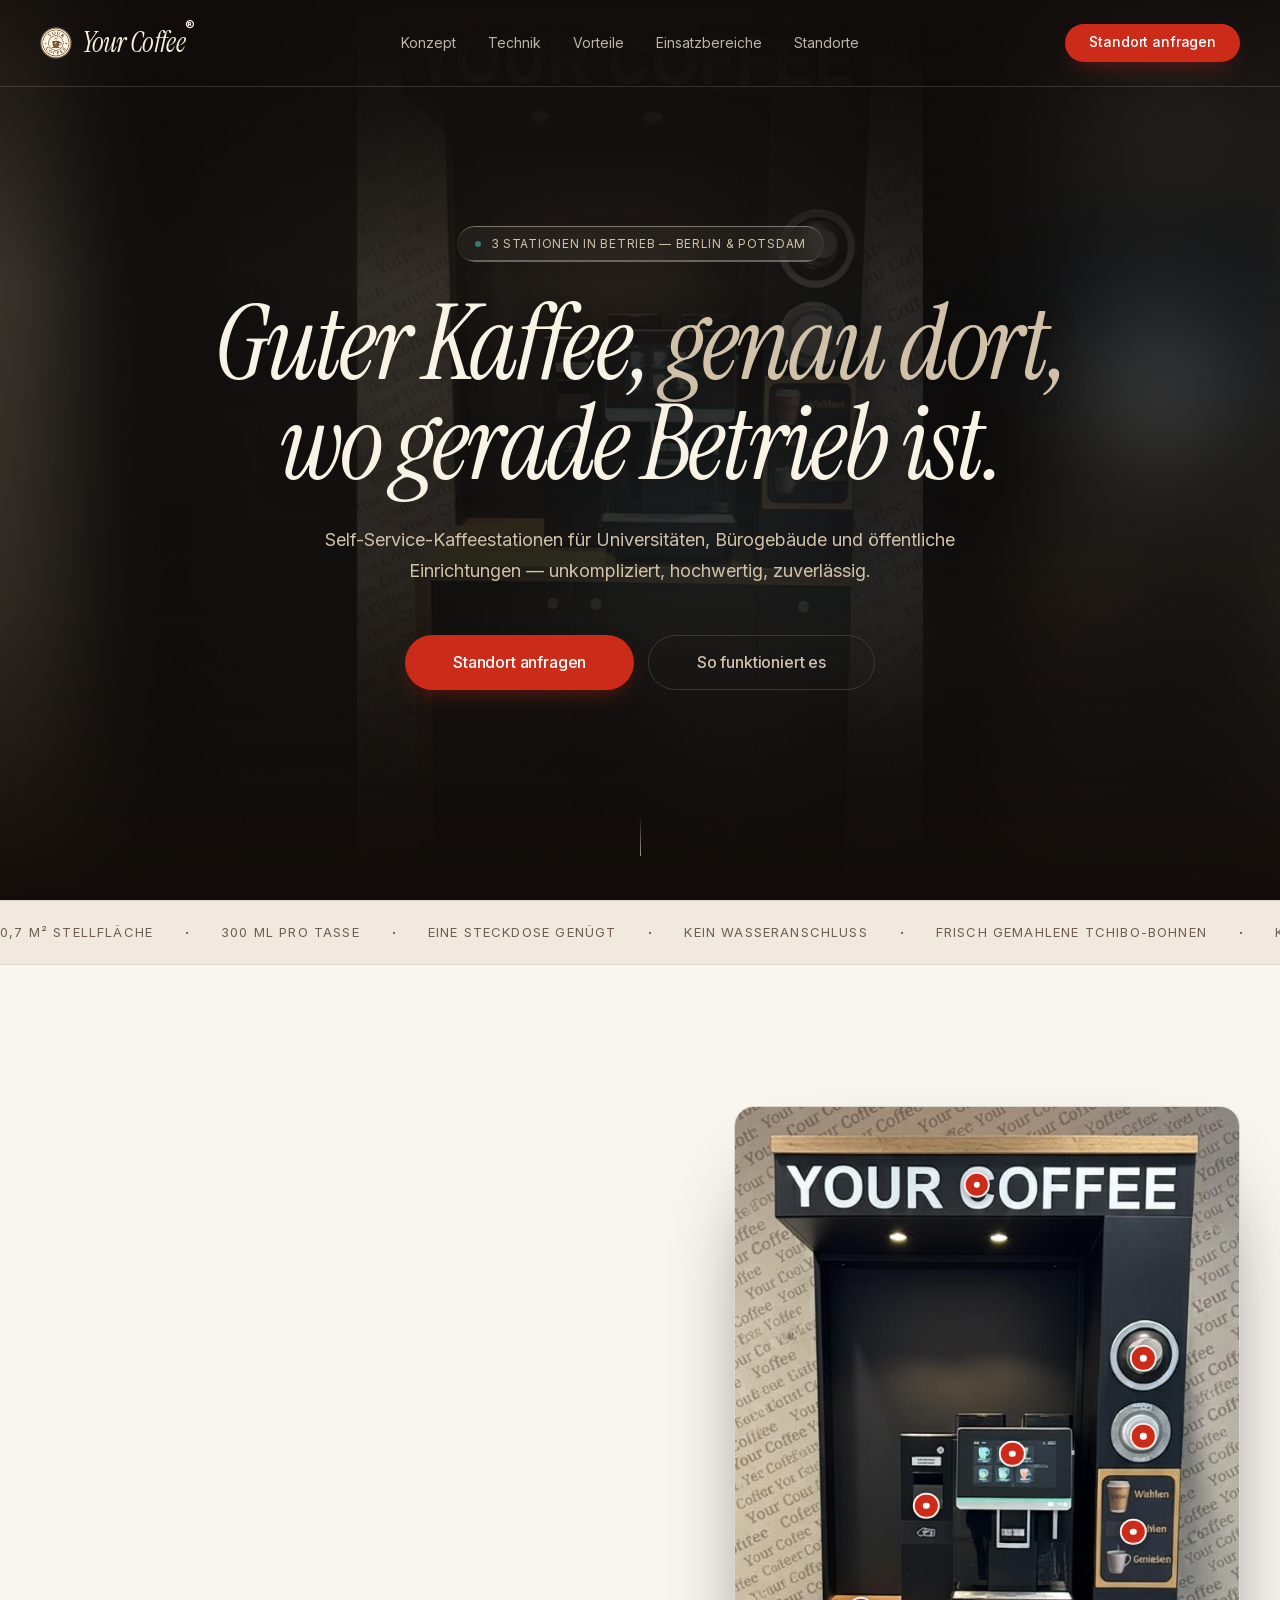
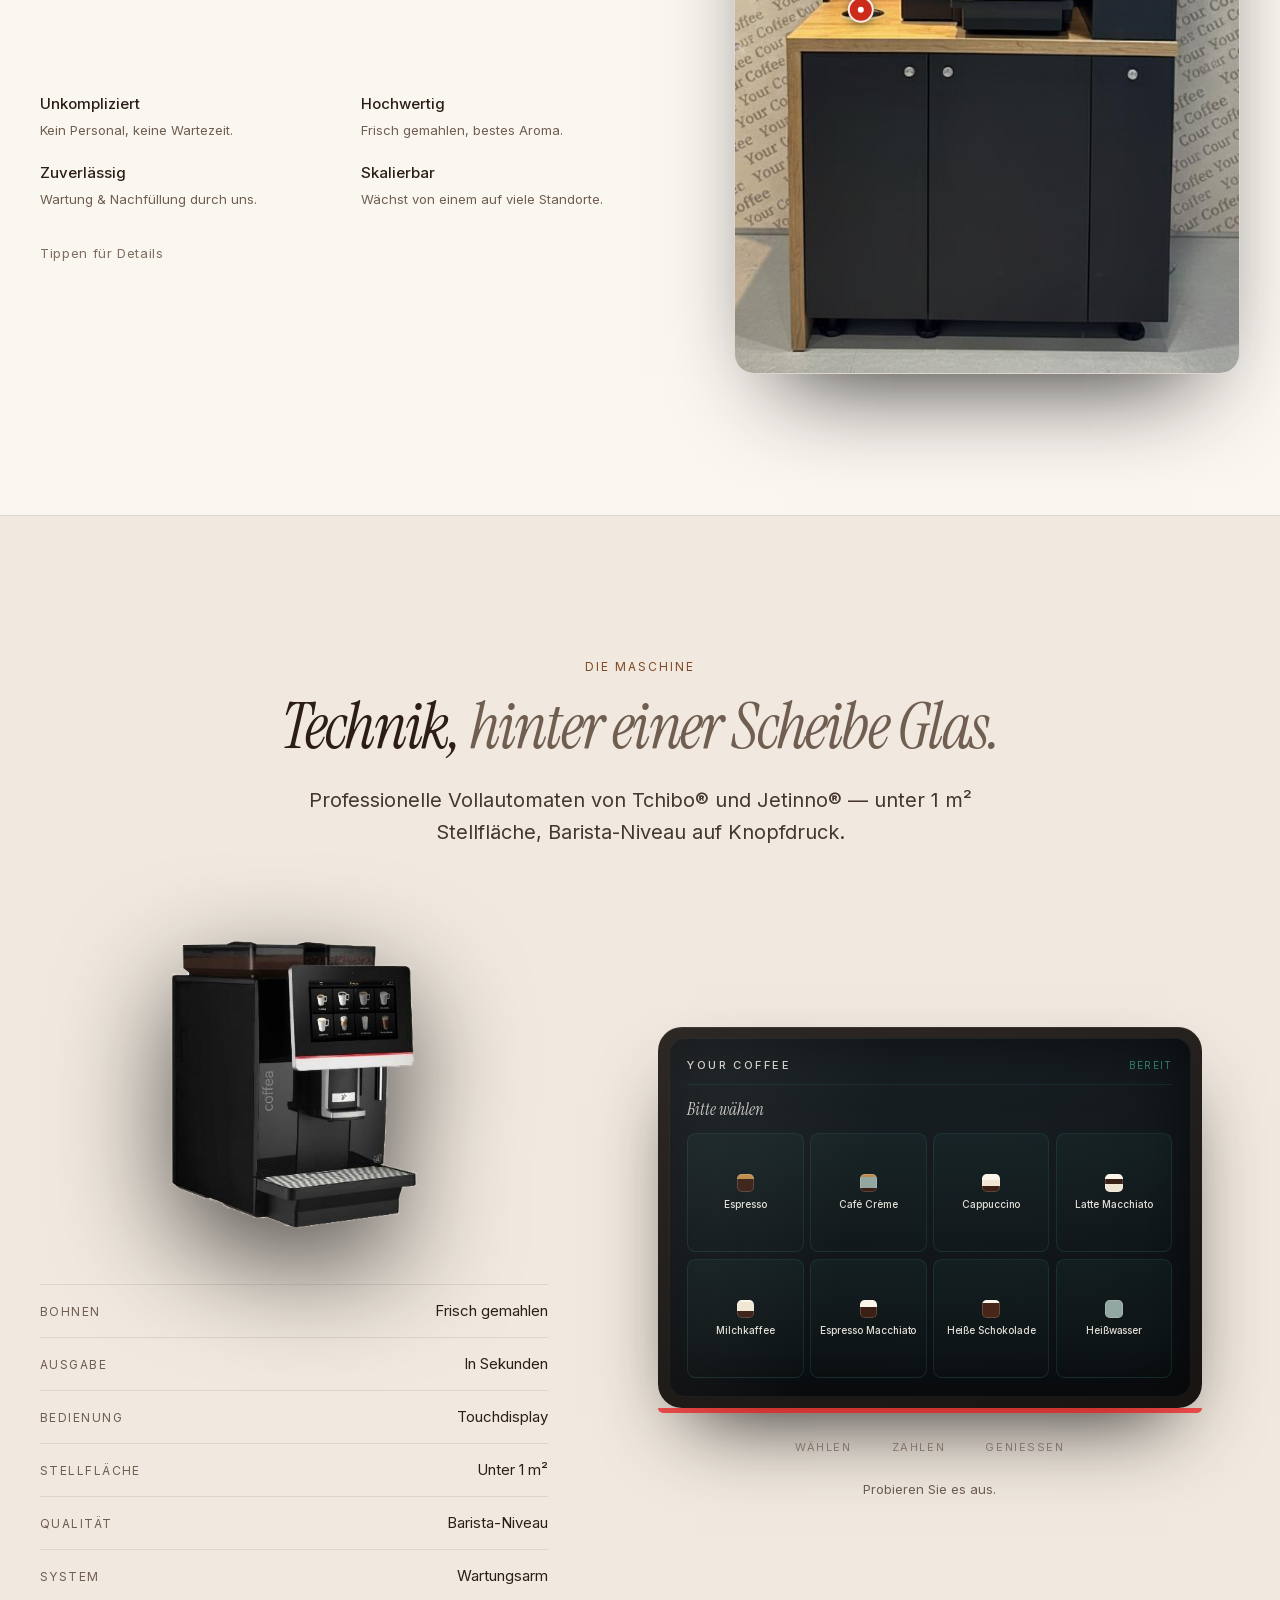
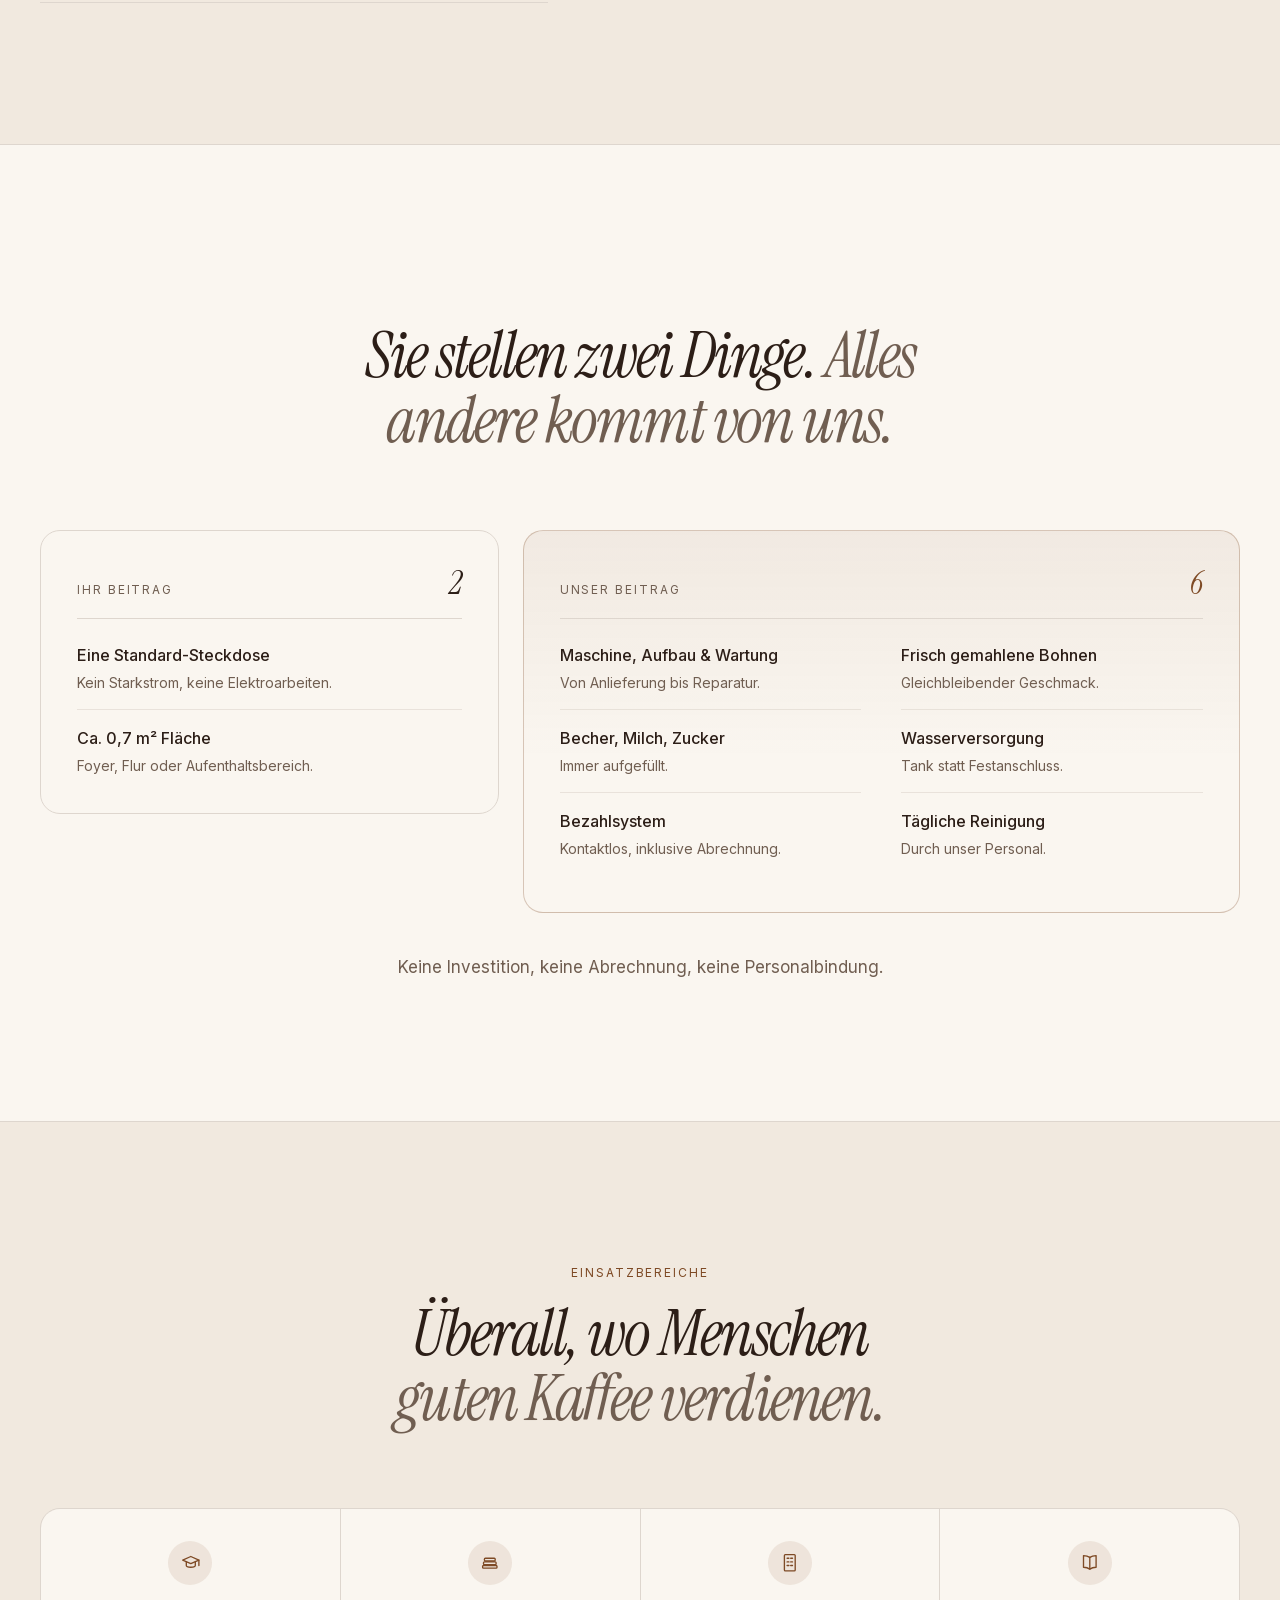
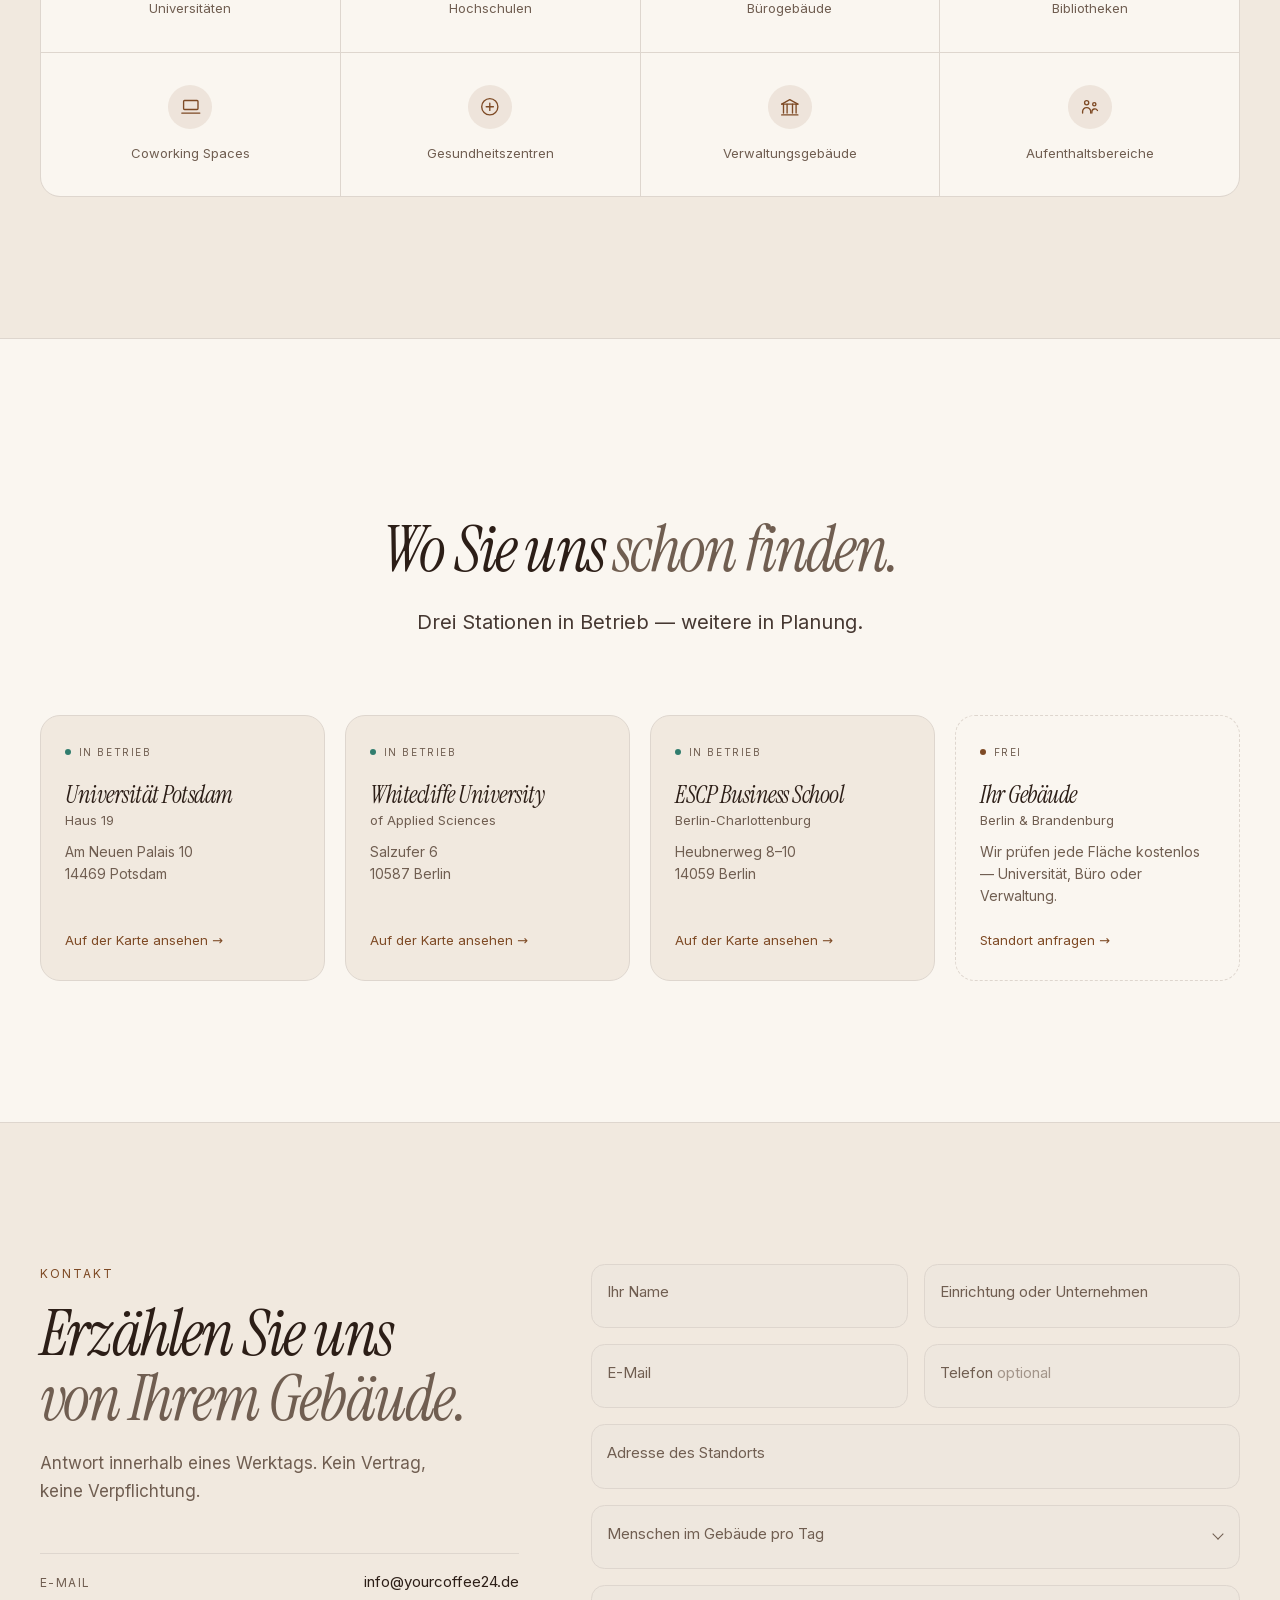
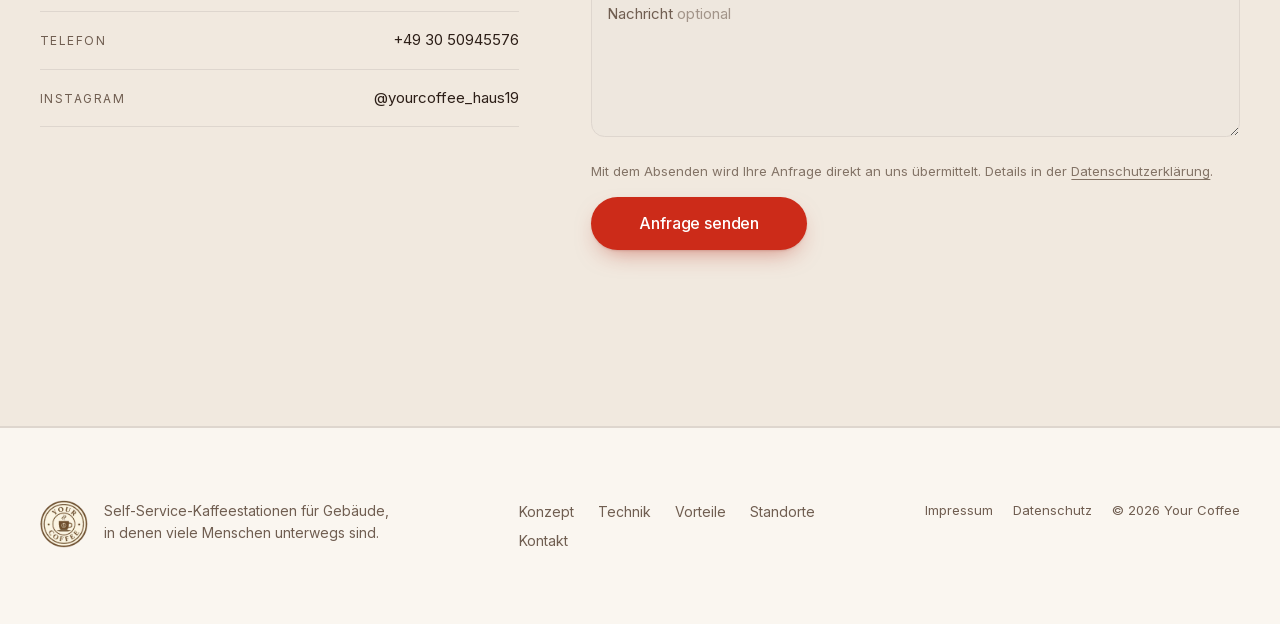
==== commit cd2c0477: "University of Europe durch Whitecliffe University ersetzen Adresse: Salzufer 6, 10587 Berlin.  Co-Au" ====
--- a/index.html
+++ b/index.html
@@ -404,10 +404,10 @@
         <span class="place__link">Auf der Karte ansehen</span>
       </a>
 
-      <a class="place reveal" href="https://www.google.com/maps/search/?api=1&amp;query=University+of+Europe+for+Applied+Sciences%2C+Potsdamer+Stra%C3%9Fe+182%2C+10783+Berlin" target="_blank" rel="noopener">
+      <a class="place reveal" href="https://www.google.com/maps/search/?api=1&amp;query=Whitecliffe+University+of+Applied+Sciences%2C+Salzufer+6%2C+10587+Berlin" target="_blank" rel="noopener">
         <span class="place__live"><i></i>in Betrieb</span>
-        <h3>University of Europe<small>for Applied Sciences</small></h3>
-        <p>Potsdamer Str. 182<br>10783 Berlin</p>
+        <h3>Whitecliffe University<small>of Applied Sciences</small></h3>
+        <p>Salzufer 6<br>10587 Berlin</p>
         <span class="place__link">Auf der Karte ansehen</span>
       </a>
 
